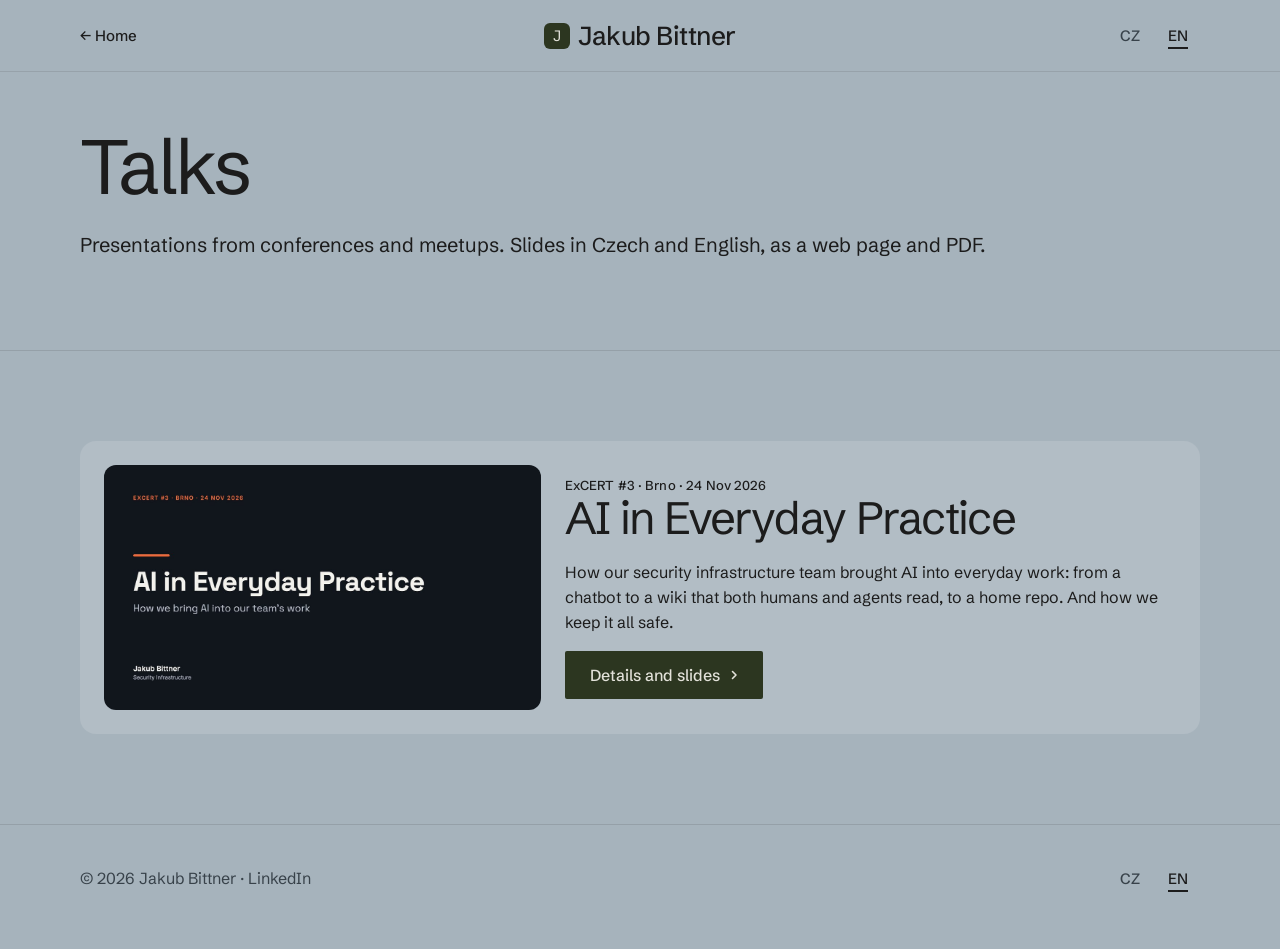
==== talks/index.html @ 67c2e8dc "Add talks listing page, nav item and back-link in slide decks Co-Authored-By: Claude Sonnet 5.5 <nor" ====
<!doctype html>
<html lang="en" class="en" data-type="service" data-radius="soft" data-buttons="block" data-motion>
<head>
<meta charset="utf-8">
<meta name="viewport" content="width=device-width, initial-scale=1, viewport-fit=cover">
<title>Talks · Jakub Bittner</title>
<meta name="description" content="Talks and presentations by Jakub Bittner: slides in English and Czech.">
<meta property="og:type" content="website">
<meta property="og:title" content="Talks · Jakub Bittner">
<meta property="og:description" content="Talks and presentations, with slides in English and Czech.">
<meta property="og:url" content="https://jakubbittner.cz/talks/">
<meta property="og:image" content="https://jakubbittner.cz/share.jpg">
<meta name="twitter:card" content="summary_large_image">
<link rel="icon" href="../favicon.svg" type="image/svg+xml">
<meta name="theme-color" content="#a6b3bc">
<link rel="canonical" href="https://jakubbittner.cz/talks/">
<meta name="site-kind" content="other">
<meta name="page-type" content="service">
<link rel="preconnect" href="https://fonts.googleapis.com">
<link rel="preconnect" href="https://fonts.gstatic.com" crossorigin>
<link href="https://fonts.googleapis.com/css2?family=Schibsted+Grotesk:wght@400..700&display=swap" rel="stylesheet">
<link rel="stylesheet" href="../assets/system.css">
<link rel="stylesheet" href="../assets/ui/cards.css">
<link rel="stylesheet" href="../assets/motion/motion.css">
<link rel="stylesheet" href="../assets/layout/layout.css">
<style>
:root {
  --p-bg: #a6b3bc; --p-surface: #b2bdc5; --p-ink: #1c1c1c; --p-muted: #38424a;
  --p-accent: #2c3620; --p-accent-ink: #e3e2da; --p-action: #2c3620; --p-action-ink: #e3e2da;
  --p-inv-bg: #2c3620; --p-inv-surface: #39422d; --p-inv-ink: #ffffff; --p-inv-muted: #a8ada3;
  --p-inv-accent: #ffffff; --p-inv-accent-ink: #2c3620; --p-inv-action: #ffffff; --p-inv-action-ink: #2c3620;
  --font-display: "Schibsted Grotesk", system-ui, sans-serif;
  --font-text: "Schibsted Grotesk", system-ui, sans-serif;
  --display-weight: 400;
  --display-tracking: -0.035em;
  --display-tracking-xl: -0.042em;
  --ly-scale: 0.98;
}
</style>
<script>document.documentElement.classList.add('m-enter');setTimeout(()=>document.documentElement.classList.add('m-enter-done'),700)</script>
<script>document.documentElement.classList.add('mo-js');setTimeout(()=>document.documentElement.classList.add('mo-safe'),2500)</script>
<style>
  body [lang="en"] { display: none; }
  html.en body [lang="cs"] { display: none; }
  html.en body [lang="en"] { display: revert; }
  .lang { display: inline-flex; gap: var(--s-1); }
  .lang button { font: inherit; font-weight: 500; font-size: 15px; background: none; border: 0; color: var(--muted); cursor: pointer; min-width: 44px; min-height: 44px; padding: 0 var(--s-2); }
  .lang button[aria-pressed="true"] { color: var(--ink); text-decoration: underline; text-underline-offset: 6px; text-decoration-thickness: 2px; }
  .talk-cover { display: block; width: 100%; height: auto; border-radius: var(--r-card, 16px); box-shadow: 0 18px 40px rgba(0,0,0,.18); }
  .talk-meta { display: flex; flex-wrap: wrap; gap: var(--s-2) var(--s-5); color: var(--muted); }
  .decks { display: grid; grid-template-columns: repeat(auto-fit, minmax(280px, 1fr)); gap: var(--s-4); }
  .deck { background: var(--surface); border-radius: var(--r-card, 16px); padding: var(--s-5); display: flex; flex-direction: column; gap: var(--s-4); }
  .deck h3 { margin: 0; }
  .talk-block { padding-block: clamp(40px, 7vw, 96px); }
  .talk-hero { padding-top: 128px; }
  .talk-block + .talk-block { border-top: 1px solid rgba(28,28,28,.12); }
  .talk-hero h1 { font-size: clamp(44px, 6vw, 84px); line-height: 1.02; margin: 0; hyphens: manual; -webkit-hyphens: manual; }
  .talk-foot { padding-block: 32px 48px; border-top: 1px solid rgba(28,28,28,.12); color: var(--muted); }
  .talk-foot__row { display: flex; justify-content: space-between; align-items: center; flex-wrap: wrap; gap: 16px; }
  .talk-foot a { color: inherit; }
  .points { display: grid; gap: var(--s-3); padding-left: 1.2em; margin: 0; }
  .talk-list { display: grid; gap: var(--s-4); }
  .talk-card { display: grid; grid-template-columns: minmax(0, 5fr) minmax(0, 7fr); gap: var(--s-5); align-items: center; background: var(--surface); border-radius: var(--r-card, 16px); padding: var(--s-5); }
  .talk-card img { display: block; width: 100%; height: auto; border-radius: 12px; }
  .talk-card h2 { margin: 0; font-size: var(--t-h2, 32px); }
  @media (max-width: 767px) { .talk-card { grid-template-columns: 1fr; } }
</style>
</head>
<body>

<header class="nav nav--split">
  <div class="wrap nav__bar">
    <a class="skip-link" href="#top" data-cs="Přeskočit na obsah" data-en="Skip to content">Skip to content</a>
    <nav class="nav__links" aria-label="Main">
      <div class="nav__item"><a class="nav__link" href="../"><span lang="cs">← Domů</span><span lang="en">← Home</span></a></div>
    </nav>
    <a class="nav__logo" href="../"><span class="mark mark--initial" aria-hidden="true">J</span>Jakub Bittner</a>
    <div class="nav__actions">
      <span class="lang" role="group" aria-label="Language">
        <button type="button" data-set="cs" aria-pressed="false">CZ</button>
        <button type="button" data-set="en" aria-pressed="true">EN</button>
      </span>
    </div>
  </div>
</header>

<main id="top">
  <div class="talk-block talk-hero" aria-labelledby="talks-h">
    <div class="wrap stack-5">
      <h1 id="talks-h"><span lang="cs">Přednášky</span><span lang="en">Talks</span></h1>
      <p class="t-lead"><span lang="cs">Prezentace z konferencí a setkání. Slidy jsou česky i anglicky, jako webová stránka i PDF.</span><span lang="en">Presentations from conferences and meetups. Slides in Czech and English, as a web page and PDF.</span></p>
    </div>
  </div>
  <div class="talk-block">
    <div class="wrap talk-list">
      <article class="talk-card">
        <a href="excert-3/" lang="en"><img src="excert-3/cover-en.jpg" width="1200" height="675" alt="Title slide: AI in Everyday Practice" loading="lazy"></a>
        <a href="excert-3/" lang="cs"><img src="excert-3/cover-cs.jpg" width="1200" height="675" alt="Úvodní slide prezentace AI v každodenní praxi" loading="lazy"></a>
        <div class="stack-4">
          <p class="t-label"><span lang="cs">ExCERT #3 · Brno · 24. 11. 2026</span><span lang="en">ExCERT #3 · Brno · 24 Nov 2026</span></p>
          <h2><span lang="cs">AI v každodenní praxi</span><span lang="en">AI in Everyday Practice</span></h2>
          <p class="t-body"><span lang="cs">Jak jsme zavedli AI do práce týmu bezpečnostní infrastruktury: od chatbota přes wiki, kterou čte člověk i agent, až po home repo. A jak to celé držíme bezpečné.</span><span lang="en">How our security infrastructure team brought AI into everyday work: from a chatbot to a wiki that both humans and agents read, to a home repo. And how we keep it all safe.</span></p>
          <div class="btn-row">
            <a class="btn btn--primary" href="excert-3/"><span lang="cs">Detail a slidy</span><span lang="en">Details and slides</span><svg class="m-arrow" viewBox="0 0 12 12" aria-hidden="true"><path class="m-arrow__stem" d="M1 6h8"/><path class="m-arrow__head" d="M4.5 2.5 8 6l-3.5 3.5"/></svg></a>
          </div>
        </div>
      </article>
    </div>
  </div>
</main>

<footer class="talk-foot">
  <div class="wrap talk-foot__row">
    <span>&copy; <span id="y">2026</span> <a href="../">Jakub Bittner</a> · <a href="https://www.linkedin.com/in/jakubbittner" rel="me">LinkedIn</a></span>
    <span class="lang" role="group" aria-label="Language"><button type="button" data-set="cs" aria-pressed="false">CZ</button><button type="button" data-set="en" aria-pressed="true">EN</button></span>
  </div>
</footer>

<script type="module" src="../assets/system.js"></script>
<script type="module" src="../assets/motion/motion.js"></script>
<script type="module" src="../assets/layout/layout.js"></script>
<script>
  (function () {
    var root = document.documentElement;
    function set(l) {
      root.classList.toggle('en', l === 'en');
      root.lang = l;
      document.querySelectorAll('.lang button').forEach(function (b) { b.setAttribute('aria-pressed', String(b.dataset.set === l)); });
      document.querySelectorAll('[data-cs]').forEach(function (e) { var t = e.getAttribute('data-' + l); if (e.matches('a')) e.textContent = t; else e.setAttribute('aria-label', t); });
      try { localStorage.setItem('lang', l); } catch (e) {}
    }
    var saved = null;
    try { saved = localStorage.getItem('lang'); } catch (e) {}
    var q = new URLSearchParams(location.search).get('lang');
    if (q === 'cs' || q === 'en') saved = q;
    set(saved || ((navigator.language || 'cs').slice(0, 2) === 'cs' ? 'cs' : 'en'));
    document.querySelectorAll('.lang button').forEach(function (b) { b.addEventListener('click', function () { set(b.dataset.set); }); });
    document.getElementById('y').textContent = new Date().getFullYear();
  })();
</script>
<!-- Cloudflare Web Analytics (cookieless) -->
<script defer src="https://static.cloudflareinsights.com/beacon.min.js" data-cf-beacon='{"token": "575ea0f885684153b98e15616776df1f"}'></script>
</body>
</html>
---- assets/system.css ----
/*
  taste-skill system.css - the one system for the page. Link it first, then assets/ui/cards.css (the
  feature card, its panel and the fragment placements), then set the palette (--p-*), the fonts and
  the radius set on :root in the page (node scripts/start.mjs prints that block).
  Do not add a second grid, spacing scale, type scale, radius scale, button or card style.
*/

/* ---------------------------------------------------------------- tokens */
:root {
  /* palette (hex only; fx.js reads --bg --surface --ink --muted --accent --accent-ink) */
  --p-bg: #ffffff;
  --p-surface: #f4f4f4;
  --p-ink: #111111;
  --p-muted: #6b6b6b;
  --p-accent: #1a4be0;
  --p-accent-ink: #ffffff;
  --p-action: #1a4be0;      /* buttons, links, focus: the accent, or the ink when the accent is too pale */
  --p-action-ink: #ffffff;
  --p-inv-bg: #111111;
  --p-inv-surface: #1c1c1c;
  --p-inv-ink: #f4f4f4;
  --p-inv-muted: #a3a3a3;
  --p-inv-accent: #ffffff;
  --p-inv-accent-ink: #111111;
  --p-inv-action: #ffffff;
  --p-inv-action-ink: #111111;
  /* the lit ground behind UI and in the closing band (references/cards.md), one per page, tech pages only
     (none on kind other, which is flat): <html data-ground="sand|sky|sage|painting">. system.js gives it to every ground
     that holds UI, on light and dark pages alike; --hue on one panel changes only its accent */
  --ground-bg: #d9ccb7; --ground-surface: #e9e0d2; --ground-ink: #2a2622; --ground-muted: #5a534a; --ground-accent: #a8794a;

  /* fonts */
  --font-display: system-ui, -apple-system, "Segoe UI", sans-serif;
  --font-text: system-ui, -apple-system, "Segoe UI", sans-serif;
  --font-mono: ui-monospace, "SFMono-Regular", Menlo, Consolas, monospace;
  --display-weight: 400;    /* headlines 400; 500 on a tech page (software, gaming, hardware) */
  --display-tracking: -0.025em;

  /* the page rhythm (references/layout-v4.md): one section per screen. The header is fixed and
     --nav tall; every section is padded --padt above and --padb (plus the phone action bar, --bar)
     below, and is exactly one or two screens tall (--h: 1 or 2; --hm on a phone). The hero's words
     start --hgap under the header and its content ends --hpadb above the fold. */
  --nav: 72px;
  --padt: 120px;
  --padb: 72px;
  --hgap: 48px;
  --hpadb: 64px;
  --bar: 0px;
  /* grid: one .wrap (alias .container) for the header, every section and the footer, the same
     --gut on both sides: 1280 wide at x 80-1360 at 1440, 342 at x 24-366 at 390 */
  --container: 1280px;
  --gut: 80px;
  --pad: var(--gut);
  --gutter: 24px;

  /* spacing: 4/8 scale */
  --s-1: 4px;  --s-2: 8px;  --s-3: 12px; --s-4: 16px; --s-5: 24px;
  --s-6: 32px; --s-7: 48px; --s-8: 64px; --s-9: 96px; --s-10: 128px;
  --section: 40px;      /* only a .section outside main (the kit's demo pages); every main > section and
                           footer.closing take --padt and --padb */
  --section-band: 56px; /* the same for an older footer outside footer.closing */
  --head-gap: 48px;     /* the one heading-to-content gap, 32 on a phone (layout.css reads it as --ly-head-gap) */
  --card-pad: 16px;     /* card padding (cards.css sets its own for cards with a panel) */
  --card-gap: 16px;     /* gap between cards */

  /* type scale (the only sizes on the page) */
  --t-label: 13px;
  --t-small: 14px;
  --t-body: 16px;
  --t-lead: 18px;
  --t-card: 18px;
  --t-h3: 24px;
  /* straight lines from the phone size at 390 to the desktop size at 1440 (system.md's table) */
  --t-h2: clamp(30px, 1.72vw + 23.3px, 48px);
  --t-h1: clamp(38px, 3.24vw + 25.4px, 72px);
  /* a big number stays a step under the h2 (VI-11): 38 at 1440, 28 at 390, so it never reads as a
     section heading; a stats row and a price set their own, smaller still */
  --t-stat: clamp(28px, .952vw + 24.29px, 38px);

  /* radius: one scale (soft by default; data-radius on <html> switches it) */
  --r-sm: 8px;  --r-md: 12px; --r-lg: 20px; --r-btn: 8px;

  /* controls (fixed here; a page never adds its own) */
  --btn-h: 44px;
  --btn-h-sm: 36px;
  --nav-h: var(--nav);  /* the older name, kept for the kit's files */
  --icon: 16px;         /* small icons: socials, menu chevrons, mono brand marks */

  /* motion: the one UI ease-out (motion.css --m-ease and ui/base.css --u-ease read it; references/motion.md) */
  --ease: cubic-bezier(.2, .8, .2, 1);
  --dur: 180ms;
}
html[data-radius="sharp"] { --r-sm: 4px; --r-md: 6px;  --r-lg: 8px;  --r-btn: 4px; }
html[data-radius="soft"]  { --r-sm: 8px; --r-md: 12px; --r-lg: 20px; --r-btn: 8px; }
html[data-radius="round"] { --r-sm: 10px; --r-md: 16px; --r-lg: 24px; --r-btn: 999px; }
/* the four lit grounds (references/cards.md); sand is the default above. painting goes with
   painterly-landscape (x.ai's daylight sky over olive hills) */
html[data-ground="sky"]      { --ground-bg: #c6d3df; --ground-surface: #d6e0e9; --ground-ink: #25303a; --ground-muted: #4d5964; --ground-accent: #3f6a92; }
html[data-ground="sage"]     { --ground-bg: #cdd6c6; --ground-surface: #dce3d6; --ground-ink: #262d24; --ground-muted: #535b51; --ground-accent: #6c8e63; }
html[data-ground="painting"] { --ground-bg: #79a8d6; --ground-surface: #a6c4e2; --ground-ink: #16212c; --ground-muted: #273949; --ground-accent: #9c9b3c; }
/* cards.css takes its card and panel radii from this scale */
html[data-radius] .card { --c-r: var(--r-lg); }
html[data-radius] .panel { --p-r: var(--r-md); }

/* a phone: the header 56, the sections padded 96 / 48, the hero's words 40 under the header and its
   content ending 24 above the fold, 24 at both sides, 12 between columns */
@media (max-width: 639px) {
  :root { --nav: 56px; --padt: 96px; --padb: 48px; --hgap: 40px; --hpadb: 24px; --gut: 24px; --gutter: 12px; --card-gap: 12px; --head-gap: 32px; }
}
@media (min-width: 640px) {
  :root { --gut: 48px; --section: 48px; --section-band: 72px; --card-pad: 24px; }
}
@media (min-width: 1024px) {
  :root { --gut: 80px; --section: 56px; --section-band: 96px; --card-gap: 24px;
          --t-lead: 20px; --t-card: 20px; --t-h3: 28px; }
  /* a place (and a local service): the 1200 column at x 120-1320 */
  html[data-type="place"] { --gut: 120px; --container: 1200px; }
}
/* a place (VI-06, ST-96, PH-23): its own smaller type (h1 48/53 and 32/37, h2 32/40 and 24/30, titles
   and the sub-line 20 and 18), the Recipe 3 hero's gap under its photograph (40, 24 on a phone),
   square photographs and cards and 2px buttons, whatever data-radius and data-buttons say */
:root[data-type="place"] {
  --hgap: 40px;
  --t-h1: clamp(32px, 1.524vw + 26.06px, 48px);
  --t-h2: clamp(24px, .762vw + 21px, 32px);
  --t-h3: clamp(20px, .381vw + 18.51px, 24px);
  --r-sm: 2px; --r-md: 0px; --r-lg: 0px; --r-btn: 2px;
}
:root[data-type="place"] :is(h1, .t-h1) { line-height: 1.104; }
:root[data-type="place"] :is(h2, .t-h2) { line-height: 1.25; }
@media (max-width: 639px) {
  :root[data-type="place"] { --hgap: 24px; }
  :root[data-type="place"] :is(h1, .t-h1) { line-height: 1.156; }
}

/* ---------------------------------------------------------------- grounds (at most three) */
:root, .ground-base {
  --bg: var(--p-bg); --surface: var(--p-surface); --ink: var(--p-ink); --muted: var(--p-muted);
  --accent: var(--p-accent); --accent-ink: var(--p-accent-ink); --card: var(--p-surface);
  --action: var(--p-action); --action-ink: var(--p-action-ink);
}
.ground-surface {
  --bg: var(--p-surface); --surface: var(--p-bg); --ink: var(--p-ink); --muted: var(--p-muted);
  --accent: var(--p-accent); --accent-ink: var(--p-accent-ink); --card: var(--p-bg);
  --action: var(--p-action); --action-ink: var(--p-action-ink);
}
.ground-inverse {
  --bg: var(--p-inv-bg); --surface: var(--p-inv-surface); --ink: var(--p-inv-ink); --muted: var(--p-inv-muted);
  --accent: var(--p-inv-accent); --accent-ink: var(--p-inv-accent-ink); --card: var(--p-inv-surface);
  --action: var(--p-inv-action); --action-ink: var(--p-inv-action-ink);
}
:root, .ground-base, .ground-surface, .ground-inverse {
  --line: color-mix(in oklab, var(--ink) 11%, transparent);
  --line-strong: color-mix(in oklab, var(--ink) 20%, transparent);
  /* effects (fx.js) and UI fragments (assets/ui) take the colours of the ground they sit on */
  --fx-bg: var(--bg); --fx-surface: var(--surface); --fx-ink: var(--ink); --fx-muted: var(--muted);
  --fx-accent: var(--accent); --fx-accent-ink: var(--accent-ink);
  --ui-font: var(--font-text); --ui-mono: var(--font-mono); --ui-radius: var(--r-md);
}
.ground-base, .ground-surface, .ground-inverse { background: var(--bg); color: var(--ink); }

/* ---------------------------------------------------------------- base */
*, *::before, *::after { box-sizing: border-box; }
/* an anchor lands on the section's top (the judge's frame): the fixed header covers --nav of its --padt */
html { -webkit-text-size-adjust: 100%; scroll-padding-top: 0; scroll-behavior: auto; margin: 0; }
body {
  margin: 0; background: var(--bg); color: var(--ink);
  font: 400 var(--t-body)/1.55 var(--font-text);
  -webkit-font-smoothing: antialiased; text-rendering: optimizeLegibility; overflow-x: clip;
}
img, svg, video, canvas { display: block; max-width: 100%; }
/* hidden means hidden, also on an img the line above makes a block (a menu tab's photograph, a peek photograph) */
[hidden] { display: none !important; }
img, video { height: auto; }
a { color: inherit; text-decoration: none; }
button { font: inherit; color: inherit; }
h1, h2, h3, h4, p, ul, ol, figure, blockquote { margin: 0; }
ul, ol { padding: 0; list-style: none; }
h1, h2, h3, h4 {
  font-family: var(--font-display); font-weight: var(--display-weight);
  letter-spacing: var(--display-tracking); text-wrap: balance; overflow-wrap: break-word;
  /* a long word (a German compound at 390) breaks at a syllable with a hyphen, in the language of <html lang>;
     only words of 10 letters or more, 4 at least on each side, so a short English heading never breaks */
  hyphens: auto; -webkit-hyphens: auto; hyphenate-limit-chars: 10 4 4;
}
h1, .t-h1 { font-size: var(--t-h1); line-height: 1.04; }
h2, .t-h2 { font-size: var(--t-h2); line-height: 1.1; }
h3, .t-h3 { font-size: var(--t-h3); line-height: 1.2; }
h4, .t-card { font-family: var(--font-text); font-weight: 500; font-size: var(--t-card); line-height: 1.3; letter-spacing: -0.01em; }
p { text-wrap: pretty; }
.t-lead  { font-size: var(--t-lead); line-height: 1.5; }
.t-body  { font-size: var(--t-body); line-height: 1.55; }
.t-small { font-size: var(--t-small); line-height: 1.5; }
.t-label { font-size: var(--t-label); font-weight: 500; line-height: 1.4; letter-spacing: 0.01em; }
.t-stat  { font-family: var(--font-display); font-weight: var(--display-weight); font-size: var(--t-stat);
           line-height: 1; letter-spacing: var(--display-tracking); font-variant-numeric: tabular-nums; }
.muted { color: var(--muted); }
.mono  { font-family: var(--font-mono); }
.measure { max-width: 62ch; }
:focus-visible { outline: 2px solid var(--action); outline-offset: 2px; border-radius: 2px; }
::selection { background: color-mix(in oklab, var(--accent) 30%, transparent); }

/* ---------------------------------------------------------------- grid */
.wrap, .container { width: min(100% - 2 * var(--gut), var(--container)); margin-inline: auto; padding-inline: 0; }
.grid { display: grid; grid-template-columns: repeat(12, minmax(0, 1fr)); column-gap: var(--gutter); row-gap: var(--card-gap); }
.grid > * { min-width: 0; grid-column: 1 / -1; }
.section { padding-block: var(--section); }

/* ---------------------------------------------------------------- one section per screen
   The page is a stack of screens. Framed at scrollY = k x the screen height, a shot shows exactly one
   section: the hero alone on the first screen, every other section (and footer.closing, the close and
   the footer in one) exactly one or two screens tall, its h2 first, --padt under its top. Heights
   and padding do it: no pinning, snapping or script.
     <section class="section" id=".." style="--h: 2">     (2 screens; --hm sets a phone's count alone)
       <div class="wrap"> the h2 first, then the content </div>     (the one in-flow child)
     </section>
   A layer (a full-bleed photograph or ground behind the words) is an <img class="layer" aria-hidden="true">
   beside the .wrap. Content must fit: one screen holds 708px of content at 1440x900 (900 - 120 - 72),
   two hold 1,608 (the second screen's part starts --padt under its top with .g2). From 640 to 1279 a
   section keeps at least its screens and grows past them rather than overlap the next. */
main > :is(section, .section), footer.closing {
  position: relative; box-sizing: border-box;
  height: calc(var(--h, 1) * 100vh); height: calc(var(--h, 1) * 100svh);
  padding: var(--padt) 0 calc(var(--padb) + var(--bar));
}
main > :is(section, .section) > :is(.wrap, .container), footer.closing > .wrap { position: relative; z-index: 1; height: 100%; }
main > :is(section, .section) > :is(.wrap, .container):not(.grid) { display: flex; flex-direction: column; }
/* a .wrap that is the section's grid too (class="wrap grid"): its rows start at the top */
main > :is(section, .section) > :is(.wrap, .container).grid { align-content: start; }
/* .fill: the block that takes what the screen leaves under the heading (a photograph, a frame) */
main > :is(section, .section) > .wrap > .fill { flex: 1 1 0; min-height: 0; }
/* two screens as two groups: row 1 the h2 and the first group, row 2 the rest (no second h2), starting
   --padt under the second screen's top, so the second shot looks like any other section */
main > :is(section, .section).g2, footer.closing.g2 { --h: 2; }
main > :is(section, .section).g2 > :is(.wrap, .container), footer.closing.g2 > .wrap { display: grid; grid-template-rows: minmax(0, 1fr) minmax(0, 1fr); row-gap: calc(var(--padt) + var(--padb) + var(--bar)); }
main > :is(section, .section).g2 > :is(.wrap, .container) > *, footer.closing.g2 > .wrap > * { min-height: 0; align-self: start; }
main > :is(section, .section).g2 > :is(.wrap, .container) > :is(.group, .fill) { align-self: stretch; }
/* a group: one screen's part of a .g2 section (its h2 and first rows, or the rest) */
.group { display: flex; flex-direction: column; min-height: 0; }
/* each screen's card row runs down to that screen's foot (the cards stretch, their panels grow), so
   the second screen of a .g2 is never a short row over an empty ground; both rows end on the same line */
@media (min-width: 1024px) {
  main > :is(section, .section).g2 > .wrap > .grid:last-child,
  main > :is(section, .section).g2 > .wrap > .group > .grid:last-child { align-self: stretch; flex: 1 1 auto; min-height: 0; }
}
.group > .fill { flex: 1 1 0; min-height: 0; }
@media (min-width: 640px) and (max-width: 1279px) {
  main > :is(section, .section):not(.hero, .section--hero), footer.closing {
    height: auto; min-height: calc(var(--h, 1) * 100vh); min-height: calc(var(--h, 1) * 100svh);
  }
  /* the section is a column and its .wrap takes all of it, so a .fill (a photograph, a frame) still
     grows to the section's foot (a min-height percentage would not resolve, leaving it at its least) */
  /* :where() keeps it at no weight, so a page's own phone- or tablet-only hiding (section.desk-only { display: none }) wins */
  :where(main > :is(section, .section):not(.hero, .section--hero), footer.closing) { display: flex; flex-direction: column; }
  main > :is(section, .section):not(.hero, .section--hero) > :is(.wrap, .container), footer.closing > .wrap { flex: 1 0 auto; height: auto; min-height: 0; }
}
/* a phone: lvh (the screen with its bars hidden) for every section but the hero; --hm when stacking
   makes the content taller than the desktop count */
@media (max-width: 639px) {
  /* at least its screens, never less: content a screen cannot hold makes the section taller (the rhythm
     check then asks for --hm: 2 or less content); a fixed height would lay its last rows over the next
     section, the fault the phone shots showed most (a list under the closing heading and its button) */
  main > :is(section, .section):not(.hero, .section--hero), footer.closing {
    height: auto; min-height: calc(var(--hm, var(--h, 1)) * 100vh); min-height: calc(var(--hm, var(--h, 1)) * 100lvh);
  }
  /* one grid row at least the screens tall that grows with the .wrap's content: the .wrap is stretched to
     it, so its .fill and its two groups still share a definite height */
  /* (at no weight, as on the tablet: a page's own section.desk-only { display: none } still hides it) */
  :where(main > :is(section, .section):not(.hero, .section--hero):has(> :is(.wrap, .container)), footer.closing) {
    display: grid; grid-template-columns: minmax(0, 1fr); grid-template-rows: 1fr; grid-auto-rows: auto;
  }
  main > :is(section, .section):not(.hero, .section--hero) > :is(.wrap, .container), footer.closing > .wrap { height: auto; }
  main > :is(section, .section).g2m, footer.closing.g2m { --hm: 2; }
  main > :is(section, .section).g2m > :is(.wrap, .container), footer.closing.g2m > .wrap { display: grid; grid-template-rows: minmax(0, 1fr) minmax(0, 1fr); row-gap: calc(var(--padt) + var(--padb) + var(--bar)); }
  /* stacked in one, the two groups keep the open cards' 32px, so the first group's last panel never meets
     the next card's title */
  main > :is(section, .section).g2:not(.g2m) > :is(.wrap, .container) { display: flex; row-gap: var(--s-6); }
  /* what the two screens leave goes around the second group, so it opens below the header, not on the fold */
  main > :is(section, .section).g2:not(.g2m) > :is(.wrap, .container) > :last-child { margin-block: auto; }
  main > :is(section, .section).g2:not(.g2m) > :is(.wrap, .container) > * { align-self: stretch; }
}
/* a layer: the photograph or ground of a whole section, under its words, edge to edge */
main > :is(section, .section) > :is(img, video, canvas, picture).layer,
footer.closing > :is(img, video, canvas, picture).layer {
  position: absolute; inset: 0; z-index: 0; width: 100%; height: 100%; max-width: none; object-fit: cover; object-position: var(--pos, 50% 50%);
}
main > :is(section, .section) > picture.layer > img { width: 100%; height: 100%; object-fit: cover; }

/* the hero: exactly the first screen, the fixed header over its top. Its words start --hgap under the
   header (--photo adds a full-bleed photograph's height above them on a place); its content ends
   --hpadb above the fold, and nothing of the next section shows, at 1440, 1024, 820 and 390.
     <section class="hero hero--<type>"><div class="wrap"><div class="hero-text"> .. </div>[one strip]</div></section>
   .hero-text holds the whole composition (the words, and the picture or window beside or under them);
   one docked strip (logos, three facts) may follow it, at most 96px, desktop only. */
main > :is(.hero, .section--hero) {
  height: 100vh; height: 100svh; min-height: 0;
  padding: calc(var(--nav) + var(--photo, 0px) + var(--hgap)) 0 calc(var(--hpadb) + var(--bar));
}
:is(.hero, .section--hero) > .wrap { height: 100%; display: grid; grid-template-rows: minmax(0, 1fr) auto; row-gap: var(--s-7); }
:is(.hero, .section--hero) > .wrap > .hero-text { min-height: 0; }
/* a phone: the hero is at least the first screen and grows when a short phone (320x640) cannot hold its
   words, buttons and picture, so nothing of it lies over the next section or under the header */
@media (max-width: 639px) {
  main > :is(.hero, .section--hero) { height: auto; min-height: 100vh; min-height: 100svh; }
  main > :is(.hero, .section--hero):has(> :is(.wrap, .container)) { display: grid; grid-template-columns: minmax(0, 1fr); grid-template-rows: 1fr; grid-auto-rows: auto; }
  main > :is(.hero, .section--hero) > :is(.wrap, .container) { height: auto; }
}
:is(.hero, .section--hero) > .wrap > .hero-strip { grid-row: 2; max-height: 96px; }
@media (max-width: 639px) { :is(.hero, .section--hero) > .wrap > .hero-strip { display: none; } }
.section--hero .section-head { max-width: 860px; }
/* the starter's own hero (hero-split): the words on span-5 top-aligned, the picture on span-6 start-7
   as tall as the hero's content box (at most 716 at 1440x900); a phone stacks words, then the picture
   in what is left */
.hero-text.hero-split { height: 100%; align-items: stretch; }
.hero-split > .hero-copy { align-self: start; }
.hero-split > .hero-visual { position: relative; min-height: 0; height: 100%; }
@media (max-width: 1023px) {
  .hero-text.hero-split { display: flex; flex-direction: column; gap: var(--s-6); }
  .hero-split > .hero-visual { flex: 1 1 0; min-height: 200px; height: auto; }
}
.hero-copy > * + * { margin-top: var(--s-5); }
/* the h1 first in the words' column: its capitals start on the picture's top line, not the line box's
   (the leading above the capitals would put the words about 12px under the photograph's top) */
.hero-copy > h1:first-child { text-box: trim-start cap alphabetic; }
.hero-copy > .btn-row { margin-top: var(--s-6); }
/* three short facts at the foot of the words' column, on the picture's bottom line (no dead space
   under the buttons): <dl class="hero-facts"><div><dt>..</dt><dd>..</dd></div> x3</dl> */
@media (min-width: 1024px) {
  .hero-split > .hero-copy { height: 100%; display: flex; flex-direction: column; }
  .hero-split > .hero-copy > .hero-facts { margin-top: auto; }
}
.hero-facts { display: grid; grid-template-columns: repeat(3, minmax(0, 1fr)); gap: var(--s-5) var(--gutter); margin: 0; }
.hero-facts > div { display: grid; gap: var(--s-1); align-content: start; }
.hero-facts dt { font-size: var(--t-small); color: var(--muted); }
.hero-facts dd { margin: 0; font-weight: 500; }
@media (max-width: 1023px) { .hero-facts { display: none; } }
/* a notice line above the h1 (changed hours, a delivery cut-off): one line with a number, static,
   starting on the left line like the h1 under it */
.hero-notice { font-size: var(--t-small); font-weight: 500; color: var(--ink); }
.hero-notice b, .hero-notice strong { font-weight: 500; color: var(--accent); }
.hero-copy > .hero-notice + h1 { margin-top: var(--s-5); }

/* a phone: open tiles from a row of three or four (rooms, goods, beans) go two-up, an odd last one
   across the row, so a row of three fits one 844px screen (stacked one under another they need two) */
@media (max-width: 639px) {
  .grid > .tile:is(.span-3, .span-4) { grid-column: auto / span 6; }
  .grid > .tile:is(.span-3, .span-4):nth-child(odd of .tile):nth-last-child(1 of .tile) { grid-column: 1 / -1; }
  .grid > .tile:is(.span-3, .span-4) .tile__head { flex-wrap: wrap; gap: 0 var(--s-2); }
}
/* a phone: open cards (words on the ground, the panel under them) stacked one under another keep 32px
   between a panel's foot and the next card's title, so a title never reads as the panel's caption */
@media (max-width: 639px) { .grid:has(> .card--open) { row-gap: var(--s-6); } }
/* a phone stacks a two-screen section's four open tiles into its two screens: their panels take 180px (a wide
   crop), so the h2 and the first two tiles of two lines each end on the first screen and the four inside both,
   not a third of a screen past. A page that sets its group's own --p-h (#features .panel) sets its phone value
   too, as the starter does */
@media (max-width: 639px) { main > :is(section, .section).g2 .card--open > .panel { --p-h: 180px; } }
/* spans: desktop >= 1024. Tablet 640-1023: text cards on span-3 and span-6 go two-up; cards with a
   panel (a visual needs the width; the one exception is a span-6 pair, below)
   and everything else (split text and visuals, span-4 cards, span-5/7/8 blocks) take the full row, so a split stacks and no row is left half empty. Phone < 640: one column. */
@media (min-width: 640px) and (max-width: 1023px) {
  .grid > .card.span-3:not(:has(> .panel)), .grid > .card.span-6:not(:has(> .panel)) { grid-column: auto / span 6; }
  /* the one exception with a panel: a 2x2 (or a pair) of span-6 cards stays two-up from 720px (a panel
     of about 310px and more, wide enough for a kit fragment), so four cards take one or two screens
     at 768-820 instead of a card per row (four stacked panels run past two screens). Split cards and
     every other span keep the full row. Under 720 a card per row. */
  @media (min-width: 720px) {
    .grid > .card.span-6:has(> .panel):not(.card--split) { grid-column: auto / span 6; }
    .grid > .card.span-6:has(> .panel):not(.card--split):nth-child(odd of .card.span-6):nth-last-child(1 of .card.span-6) { grid-column: 1 / -1; }
  }
  /* open tiles (rooms, models, people, a photo pair) go two-up; an odd last one takes the row */
  .grid > .tile:is(.span-3, .span-4, .span-6) { grid-column: auto / span 6; }
  .grid > .tile:is(.span-3, .span-4, .span-6):nth-child(odd of .tile):nth-last-child(1 of .tile) { grid-column: 1 / -1; }
}
@media (min-width: 1024px) {
  .span-2  { grid-column: auto / span 2; }
  .span-3  { grid-column: auto / span 3; }
  .span-4  { grid-column: auto / span 4; }
  .span-5  { grid-column: auto / span 5; }
  .span-6  { grid-column: auto / span 6; }
  .span-7  { grid-column: auto / span 7; }
  .span-8  { grid-column: auto / span 8; }
  .span-9  { grid-column: auto / span 9; }
  .span-10 { grid-column: auto / span 10; }
  .span-12 { grid-column: auto / span 12; }
  .start-1 { grid-column-start: 1; } .start-2 { grid-column-start: 2; } .start-3 { grid-column-start: 3; }
  .start-5 { grid-column-start: 5; } .start-6 { grid-column-start: 6; } .start-7 { grid-column-start: 7; }
  .start-4 { grid-column-start: 4; } .start-8 { grid-column-start: 8; } .start-9 { grid-column-start: 9; }
  .start-10 { grid-column-start: 10; }
  /* a split is top-aligned: the words' first line and the picture's top on one line (never centred
     against each other, never mirrored: text left, the visual right, on every split of the page) */
  .grid--middle, .grid--top { align-items: start; }
}
/* card rows: every card in a row the same height (a plain .grid stretches them) */
.grid:is(.grid--middle, .grid--top) > .card { align-self: stretch; }
/* 1024-1279: a span-4 card's panel would be about 220px wide, too narrow for real UI. Cards with a
   panel on span-4 go two-up, a span-8 one takes the row, and an odd last one takes the row too
   (steps, proof row: two, then one wide; bento: the wide card, then the four small ones two by two) */
@media (min-width: 1024px) and (max-width: 1279px) {
  .grid > .card.span-4:has(> .panel) { grid-column: auto / span 6; }
  .grid > .card.span-8:has(> .panel),
  .grid > .card.span-4:has(> .panel):nth-child(odd of .card.span-4):nth-last-child(1 of .card.span-4) { grid-column: 1 / -1; }
}

/* ---------------------------------------------------------------- section heading */
.section-head { max-width: 760px; margin-bottom: var(--head-gap); display: grid; gap: var(--s-4); }
/* every heading starts on the left line (a centred head among left ones reads as a mistake): the
   old centred head is left-aligned too */
.section-head--center { text-align: left; justify-items: start; }
/* a head row: the h2 (and its line) left, one link or the section's button at the right line */
.section-head--split { max-width: none; display: flex; align-items: end; justify-content: space-between; gap: var(--s-5); flex-wrap: wrap; }
.section-head--split > div { display: grid; gap: var(--s-4); max-width: 760px; }
.section-head p { color: var(--ink); font-size: var(--t-lead); line-height: 1.5; max-width: 60ch; }
.section-head--row { max-width: none; display: flex; align-items: end; justify-content: space-between; gap: var(--s-5); flex-wrap: wrap; }
.section-head--row > div { display: grid; gap: var(--s-4); max-width: 760px; }
/* the hero row (hero-product, hero-cycle): the h1 and its line left, the buttons right, across 1280 */
.section--hero .section-head--row { max-width: none; }

/* ---------------------------------------------------------------- buttons (one pair, a dealt look)
   One pair a page, .btn--primary and .btn--secondary, in the look dealt with the page (sections.md)
   and set once on <html data-buttons>; the markup never changes:
     solid  filled primary, outlined secondary, the radius scale (Figma; the default)
     pill   pills, a chevron after the primary's label, a tinted secondary (x.ai)
     tonal  the radius scale, a tinted secondary with no outline (Linear, Vercel)
     arrow  an arrow after the primary's label; the secondary is a text link with an arrow (Stripe)
     block  near-square corners, 48px tall; the secondary is an underlined text link (shops, hotels) */
.btn {
  display: inline-flex; align-items: center; justify-content: center; gap: var(--s-2);
  height: var(--btn-h); padding: 0 var(--s-5); border-radius: var(--r-btn); border: 1px solid transparent;
  font: 500 var(--t-body)/1 var(--font-text); letter-spacing: 0; white-space: nowrap; cursor: pointer;
  transition: background-color var(--dur) var(--ease), color var(--dur) var(--ease), border-color var(--dur) var(--ease), text-decoration-color var(--dur) var(--ease);
}
.btn--primary { background: var(--action); color: var(--action-ink); }
.btn--primary:hover { background: color-mix(in oklab, var(--action) 86%, var(--ink)); }
/* an inverted primary (the action is the ground's ink: a brand band, a lit ground): its hover steps toward the ground, as the filled one steps toward the ink */
.ground-brand .btn--primary:hover { background: color-mix(in oklab, var(--action) 88%, var(--bg)); }
/* the ground's own colour with a clear border: never grey on grey, readable on an effect too */
.btn--secondary { background: var(--bg); color: var(--ink); border-color: var(--line-strong); }
.btn--secondary:hover { background: color-mix(in oklab, var(--bg) 94%, var(--ink)); border-color: color-mix(in oklab, var(--ink) 35%, transparent); }
.btn--sm { height: var(--btn-h-sm); padding: 0 var(--s-4); font-size: var(--t-small); }
html[data-buttons="pill"] { --r-btn: 999px; }
html[data-buttons="block"] { --r-btn: 2px; --btn-h: 48px; }
html:is([data-buttons="pill"], [data-buttons="tonal"]) .btn--secondary { background: color-mix(in oklab, var(--ink) 8%, var(--bg)); border-color: transparent; }
html:is([data-buttons="pill"], [data-buttons="tonal"]) .btn--secondary:hover { background: color-mix(in oklab, var(--ink) 14%, var(--bg)); border-color: transparent; }
/* arrow and block: the secondary is a text link at the button's height (no box: one button look) */
html:is([data-buttons="arrow"], [data-buttons="block"]) .btn--secondary {
  background: none; border-color: transparent; padding-inline: var(--s-2);
  text-decoration: underline; text-underline-offset: 4px; text-decoration-color: var(--line-strong);   /* the .link look */
}
html:is([data-buttons="arrow"], [data-buttons="block"]) .btn--secondary:hover { background: none; border-color: transparent; text-decoration-color: currentColor; }
/* the glyph after a label: a chevron (pill) or an arrow (arrow), drawn so every font shows the same */
html[data-buttons="pill"] .btn--primary::after,
html[data-buttons="arrow"] :is(.btn--primary, .btn--secondary)::after {
  content: ""; flex: none; width: 12px; height: 12px; margin-right: -2px; background: currentColor;
  -webkit-mask: var(--btn-glyph) center / contain no-repeat; mask: var(--btn-glyph) center / contain no-repeat;
  transition: transform var(--dur) var(--ease);
}
html[data-buttons="pill"] { --btn-glyph: url("data:image/svg+xml,%3Csvg xmlns='http://www.w3.org/2000/svg' viewBox='0 0 12 12'%3E%3Cpath d='M4.5 2.5 8 6l-3.5 3.5' fill='none' stroke='black' stroke-width='1.6' stroke-linecap='round' stroke-linejoin='round'/%3E%3C/svg%3E"); }
html[data-buttons="arrow"] { --btn-glyph: url("data:image/svg+xml,%3Csvg xmlns='http://www.w3.org/2000/svg' viewBox='0 0 12 12'%3E%3Cpath d='M1.5 6h8.5M6.5 2.5 10 6l-3.5 3.5' fill='none' stroke='black' stroke-width='1.5' stroke-linecap='round' stroke-linejoin='round'/%3E%3C/svg%3E"); }
@media (hover: hover) and (pointer: fine) { html:is([data-buttons="pill"], [data-buttons="arrow"]) .btn:hover::after { transform: translateX(3px); } }
.btn:active { transform: translateY(1px) scale(.985); }
.btn--arrow::after { content: "\2192"; transition: transform var(--dur) var(--ease); }
@media (hover: hover) and (pointer: fine) { .btn--arrow:hover::after { transform: translateX(3px); } }
/* the drawn arrow (assets/motion: its stem grows and its head moves 3px on hover), the last child of
   a primary button, a pill or a link: <svg class="m-arrow" viewBox="0 0 12 12" aria-hidden="true">
   <path class="m-arrow__stem" d="M1 6h8"/><path class="m-arrow__head" d="M4.5 2.5 8 6l-3.5 3.5"/></svg>.
   It replaces the dealt glyph, so a button never shows two */
.m-arrow { flex: none; width: 12px; height: 12px; margin-right: -2px; overflow: visible;
           fill: none; stroke: currentColor; stroke-width: 1.6; stroke-linecap: round; stroke-linejoin: round; }
.btn--xl .m-arrow { width: 0.62em; height: 0.62em; stroke-width: 1.4; }
:is(.btn, .link, .pill):has(> .m-arrow)::after { content: none; display: none; }
.btn-row { display: flex; flex-wrap: wrap; gap: var(--s-3); align-items: center; }
.section-head--center .btn-row { justify-content: center; }
/* on the phone every button row stacks full width */
@media (max-width: 639px) {
  .btn-row { flex-direction: column; align-items: stretch; width: 100%; justify-self: stretch; }
  /* full width, the second action is a text link at the button's height under the filled one (an
     outline across the whole screen reads as a rule, a pale fill as a switched-off button) */
  .btn-row > .btn--secondary { background: none; border-color: transparent; text-decoration: underline; text-underline-offset: 4px; text-decoration-color: var(--line-strong); }
  .section-head--split > .btn { width: 100%; }
}
.link { display: inline-flex; align-items: center; gap: var(--s-2); font-weight: 500; color: var(--ink);
        text-decoration: underline; text-decoration-color: var(--line-strong); text-underline-offset: 4px;
        transition: text-decoration-color var(--dur) var(--ease); }
.link:hover { text-decoration-color: currentColor; }
.link::after { content: "\2192"; display: inline-block; text-decoration: none; transition: transform var(--dur) var(--ease); }
@media (hover: hover) and (pointer: fine) { .link:hover::after { transform: translateX(3px); } }
.pill { display: inline-flex; align-items: center; gap: var(--s-2); height: 32px; padding: 0 var(--s-3);
        border-radius: 999px; border: 1px solid var(--line); background: var(--card);
        font-size: var(--t-label); color: var(--ink); }
.pill .muted { color: var(--muted); }

/* ---------------------------------------------------------------- card (one style) */
.card {
  display: flex; flex-direction: column; gap: var(--s-2); min-width: 0;
  background: var(--card); border: 1px solid var(--line); border-radius: var(--r-lg); padding: var(--card-pad);
}
/* small titles in the text face: a display face at 20px (a condensed or hairline serif) reads smaller than the body */
.card > h3, .card > h4, .card--plan h3 { font-family: var(--font-text); font-weight: 500; font-size: var(--t-card); line-height: 1.3; letter-spacing: -0.01em; }
/* the type floor (system.md): text people read is 16px or more in ink; cards.css sets it for its
   card text, this for a plain card's lines */
.card > p { color: var(--ink); font-size: var(--t-body); max-width: 52ch; }
/* at most two boxes one inside the other (sections.md): a card whose panel holds UI drops its own
   box, so its title and lines sit on the page ground over the panel (Figma's tiles), or runs the
   panel flush to its sides and bottom (cards.css .panel--flush) */
.card.card--open { --c-pad: 0px; background: none; border: 0; box-shadow: none; padding: 0; overflow: visible; }
.card.card--open > .panel { margin: var(--s-5) 0 0; border-radius: var(--r-lg); }
.card.card--open > .panel--top { margin: 0 0 var(--s-5); }
.card--plan.is-featured { border-color: var(--action); box-shadow: inset 0 0 0 1px var(--action); }
/* cards.css (linked after this file) sets .card { gap: 0 } for feature cards; a plan keeps its 16px rows */
.card.card--plan { gap: var(--s-4); }

/* ---------------------------------------------------------------- visuals: panels and frames
   A card's .panel (the inset visual), .stage and the placements (.at-corner, .at-rise, .at-over,
   .at-right, .at-center, .stage--fade-*) come from assets/ui/cards.css (references/cards.md).
   This file adds the frames (hero, split, square, closing band) and lets a .stage work inside them.
   The grounds' colours: system.js lights every ground that holds UI (see there). */
:not(.card) > .panel { border-radius: var(--p-r, var(--r-md)); }   /* a panel on its own: four round corners */
.menu-card .panel { --p-h: 160px; }
.frame {
  position: relative; isolation: isolate; overflow: clip; display: flex; align-items: center; justify-content: center;
  background: var(--surface); border-radius: var(--r-lg); border: 1px solid var(--line);
  padding: clamp(var(--s-4), 4vw, var(--s-7));
}
/* a zero-width spacer keeps --ratio (height / width) as the frame's minimum height */
.frame::before { content: ""; flex: none; width: 0; padding-top: var(--ratio, 0px); }
/* an object or scene (assets/objects) and a photograph (.frame__img) fill the frame themselves */
.frame > :not(canvas, .stage, .loop-pause, .frame__fx, .frame__img, [data-print], [data-scene], .print3d) { position: relative; max-width: 100%; min-width: 0; }
/* a photograph is a plain rectangle in its frame: no border, no print, no filter */
.frame--photo { padding: 0; border: 0; }
/* .frame--fill: as tall as its row (a split's picture beside the words, down to the section's foot);
   stacked on a tablet or a phone it takes what the screen leaves, at least 200px */
.frame--fill { height: 100%; }
@media (max-width: 1023px) {
  .grid.fill:has(> .frame--fill) { display: flex; flex-direction: column; gap: var(--s-6); }
  .grid.fill > .frame--fill { flex: 1 1 0; height: auto; min-height: 200px; }
}
/* a split's words as a column: the last block (stats, a link) on the picture's bottom line */
.split-col { display: flex; flex-direction: column; gap: var(--s-5); }
@media (min-width: 1024px) { .split-col { height: 100%; } .split-col > .split-col__end { margin-top: auto; } }
:is(.frame, .panel) > .frame__img { position: absolute; inset: 0; z-index: 0; width: 100%; height: 100%; max-width: none; object-fit: cover; }
.frame--portrait { --ratio: 125%; }
/* the product stage (hero-product): wide, the product whole on it; a phone gets a tall stage */
.frame--stage { --ratio: 50%; }
@media (max-width: 639px) { .frame--stage, .frame--portrait { --ratio: 120%; } }
.frame--hero { padding: clamp(24px, 5vw, 64px); }
.frame--split { --ratio: 80%; }
.frame--square { --ratio: 100%; }
/* the closing band: the hero's echo, lit with the page's ground (sand, sky, sage or painting) on light
   and dark pages alike, so its text and buttons take that ground's ink. Its effect sits on a layer of
   its own, <div class="frame__fx" data-fx="..">, held still and calm where the text sits (system.js) */
.frame--cta { min-height: 420px; }
/* .frame--lit: the same for an object's frame that holds a few words in its clear half (the
   product statement's facts in a .frame__text, lower left; the object stands right of centre) */
.frame--cta, .frame--lit {
  border-color: transparent; background: var(--ground-bg); color: var(--ground-ink);
  --bg: var(--ground-surface); --surface: var(--ground-surface); --ink: var(--ground-ink); --muted: var(--ground-muted);
  --action: var(--ground-ink); --action-ink: var(--ground-surface);
  --line: color-mix(in oklab, var(--ground-ink) 12%, transparent); --line-strong: color-mix(in oklab, var(--ground-ink) 24%, transparent);
}
.frame > .frame__fx { position: absolute; inset: 0; z-index: 0; }
/* on a light page the buttons on a lit ground keep the page's own action colour: one action, one look
   (a dark page keeps the lit ground's ink, which reads on the bright ground) */
html:not([data-tone="dark"]) :is(.frame--cta, .frame--lit, .footer--statement) { --action: var(--p-action); --action-ink: var(--p-action-ink); }
/* a card on a photograph (a booking form over the room): the card holds the page's colours */
.frame--photo:has(> .card) { padding: clamp(var(--s-5), 5vw, var(--s-8)) clamp(var(--s-4), 4vw, var(--s-7)); }
.frame--photo > .card { position: relative; z-index: 1; width: min(100%, 480px); }   /* flat: no shadow at rest (ST-97) */
.frame--cta > .frame__fx { opacity: .85; }
.frame--lit > .frame__text { z-index: 2; align-self: flex-end; margin-right: auto; width: min(100%, 360px); display: grid; gap: var(--s-5); }
/* 2:1 on a desktop; a phone gets 2:3, the words at the top and the object smaller and low under
   them (its hero preset), so the facts never touch the object */
.frame--lit { --ratio: 50%; }
@media (max-width: 639px) { .frame--lit { --ratio: 150%; } .frame--lit > .frame__text { align-self: flex-start; } }
@media (max-width: 639px) { .frame--split { --ratio: 100%; } }
/* A hero, wide or split frame (x.ai's hero window): --w on the rising fragment's slot (its true width)
   centres it while it fits; anchored 24px in and cut by the right edge once the frame is narrower.
   --pair on the .stage (the main fragment's width plus the part of the second that sticks out)
   centres the pair; below 1024 the main one alone. In a card's panel cards.css places it (.at-corner,
   .at-rise, .at-right; a centred .at-rise.fit narrows with the panel), as its recipe says. */
.frame > .stage > .at-rise { --ax: max(24px, calc(50% - var(--w, 64%) / 2)); }
.frame--hero > .stage > .at-rise { --ax: max(24px, calc(50% - var(--pair, var(--w, 64%)) / 2)); }
.frame--hero > .stage > .at-over { --bx: max(24px, calc(50% - var(--pair, 800px) / 2)); }
@media (max-width: 1023px) { .frame--hero > .stage > .at-rise { --ax: max(24px, calc(50% - var(--w, 64%) / 2)); } }
/* a frame holding a cards.css .stage: the stage fills it and places the fragments (references/cards.md);
   the hero and wide frames are 16:7 and square on a phone; below 1024 only the main fragment shows */
.frame:has(> .stage) { padding: 0; }
.frame--hero:has(> .stage) { aspect-ratio: 16 / 7; }
@media (max-width: 1023px) {
  .frame--hero:has(> .stage) { aspect-ratio: 3 / 2; }   /* a tablet: room for the main fragment's rows */
}
/* a tablet held upright (820x1180): a taller frame, so the hero fills the screen without a gap */
@media (min-width: 640px) and (max-width: 1023px) and (orientation: portrait) {
  .frame--hero:has(> .stage) { aspect-ratio: 4 / 3; }
}
@media (max-width: 1023px) {
  .frame--hero > .stage > :is(.at-over, .at-over-l) { display: none; }
}
/* a split frame is about 440-560px wide from 1024 to 1279: the main piece alone there */
@media (min-width: 1024px) and (max-width: 1279px) {
  .frame--split > .stage > :is(.at-over, .at-over-l) { display: none; }
}
@media (max-width: 639px) {
  .frame--hero:has(> .stage) { aspect-ratio: 1; }
  .frame > .stage > :is(.at-over, .at-over-l) { display: none; }
  /* phone: cards.css sets a fragment 16px in on both sides, and system.js holds every loop on its
     finished picture, so no pause button lands on the UI */
}
/* a small object on a focal tile (.at-center): its true width (--w, 288px for the slider), narrowed
   on a small panel so 24px of ground always shows on both sides (a span-4 panel is 304px at 1280) */
.stage > .at-center { width: calc(100% - 48px); max-width: var(--w, 288px); }
.stage > .at-center > :is([data-ui], .ui) { width: 100%; max-width: none; }
/* .to-edge stretches a fragment's surface past the bottom (cards.css); doc's surface is its page */
.stage > .to-edge > .ui-doc > .ui-doc__page { min-height: 100%; }
/* .hero-stage: whole fragments side by side in a frame, never overlapping or cut (a row of app
   screens); the first is the main one, and the ones that no longer fit drop out from the end */
.hero-stage { container: hero-stage / inline-size; width: 100%; }
.hero-stage__row { display: flex; align-items: center; justify-content: center; gap: var(--s-5); }
.hero-stage__row > * { flex: none; max-width: 100%; }
@container hero-stage (max-width: 1060px) { .hero-stage__row > :nth-child(n + 3) { display: none; } }
@container hero-stage (max-width: 740px)  { .hero-stage__row > :nth-child(n + 2) { display: none; } }
/* the pause button on every visual that moves by itself for more than 5 s (WCAG 2.2.2): ui.js adds it
   to a loop when it starts to move, system.js to the hero's ground. Write a button.loop-pause into
   the frame only for a loop of your own (hero-cycle). The same solid 32px disc in the page colours as
   assets/ui/base.css's, 12px in from the bottom-right corner, with a 44px hit area. */
.loop-pause {
  position: absolute; right: 12px; bottom: 12px; z-index: 6; display: grid; place-items: center;
  width: 32px; height: 32px; margin: 0; padding: 0; border-radius: 50%; cursor: pointer;
  border: 1px solid color-mix(in oklab, var(--ink) 16%, transparent); background: var(--bg); color: var(--ink);
  box-shadow: 0 1px 2px rgb(0 0 0 / .12), 0 4px 12px -4px rgb(0 0 0 / .28);
}
.loop-pause::before { content: ""; position: absolute; inset: -6px; border-radius: 50%; }
.loop-pause svg { width: 14px; height: 14px; fill: currentColor; }
@media (prefers-reduced-motion: reduce) { .loop-pause { display: none; } }

/* ---------------------------------------------------------------- navigation */
/* The header: fixed, opaque, one hairline under it, the same at every depth (no blur, no shadow, no
   floating pill, never hidden on scroll). Its .wrap is the page's, so the logo starts on the left line
   and the main button ends on the right one. Plain words, 15px, sentence case; one filled button. */
.nav {
  position: fixed; inset: 0 0 auto 0; z-index: 50; height: var(--nav);
  background: var(--bg); color: var(--ink); border-bottom: 1px solid var(--line);
}
.nav__bar { height: 100%; display: flex; align-items: center; gap: var(--s-8); }
/* a text logo: the display face at 500, 22px (the client's SVG logo replaces it when there is one) */
.nav__logo { display: inline-flex; align-items: center; gap: var(--s-2); font: 500 22px/1 var(--font-display); letter-spacing: -0.02em; flex: none; }
@media (max-width: 639px) { .nav__logo { font-size: 20px; } }
.nav__logo svg, .nav__logo img { height: 24px; width: auto; }
/* the brand's mark beside its name, in the accent (the client's logo replaces both). Dealt shapes:
   <span class="mark" data-mark="dots|arc|ring|petal|leaf|stack" aria-hidden="true"></span> */
.mark { display: inline-block; flex: none; width: 22px; height: 22px; background: var(--accent);
        -webkit-mask: var(--mark) center / contain no-repeat; mask: var(--mark) center / contain no-repeat; }
.mark[data-mark="dots"]  { --mark: url("data:image/svg+xml,%3Csvg xmlns='http://www.w3.org/2000/svg' viewBox='0 0 24 24'%3E%3Ccircle cx='6.5' cy='6.5' r='4.5'/%3E%3Ccircle cx='17.5' cy='6.5' r='4.5'/%3E%3Ccircle cx='6.5' cy='17.5' r='4.5'/%3E%3Crect x='13' y='13' width='9' height='9' rx='1.5'/%3E%3C/svg%3E"); }
.mark[data-mark="arc"]   { --mark: url("data:image/svg+xml,%3Csvg xmlns='http://www.w3.org/2000/svg' viewBox='0 0 24 24'%3E%3Cpath d='M2.5 21.5V12a9.5 9.5 0 0 1 19 0v9.5h-6V12a3.5 3.5 0 0 0-7 0v9.5z'/%3E%3C/svg%3E"); }
.mark[data-mark="ring"]  { --mark: url("data:image/svg+xml,%3Csvg xmlns='http://www.w3.org/2000/svg' viewBox='0 0 24 24'%3E%3Cpath fill-rule='evenodd' d='M12 2a10 10 0 1 1 0 20 10 10 0 0 1 0-20zm0 5.5a4.5 4.5 0 1 0 0 9 4.5 4.5 0 0 0 0-9z'/%3E%3C/svg%3E"); }
.mark[data-mark="petal"] { --mark: url("data:image/svg+xml,%3Csvg xmlns='http://www.w3.org/2000/svg' viewBox='0 0 24 24'%3E%3Ccircle cx='12' cy='6.6' r='5'/%3E%3Ccircle cx='17.4' cy='12' r='5'/%3E%3Ccircle cx='12' cy='17.4' r='5'/%3E%3Ccircle cx='6.6' cy='12' r='5'/%3E%3Ccircle cx='12' cy='12' r='4'/%3E%3C/svg%3E"); }
.mark[data-mark="leaf"]  { --mark: url("data:image/svg+xml,%3Csvg xmlns='http://www.w3.org/2000/svg' viewBox='0 0 24 24'%3E%3Cpath d='M3 21C3 10 10 3 21 3c0 11-7 18-18 18z'/%3E%3C/svg%3E"); }
.mark[data-mark="stack"] { --mark: url("data:image/svg+xml,%3Csvg xmlns='http://www.w3.org/2000/svg' viewBox='0 0 24 24'%3E%3Crect x='2' y='2.5' width='20' height='5.5' rx='2.75'/%3E%3Crect x='2' y='9.25' width='14' height='5.5' rx='2.75'/%3E%3Crect x='2' y='16' width='8' height='5.5' rx='2.75'/%3E%3C/svg%3E"); }
/* initial: the name's first letter on a small accent tile (<span class="mark mark--initial" aria-hidden="true">K</span>);
   wordmark: no mark, the name alone */
.mark.mark--initial { -webkit-mask: none; mask: none; display: inline-grid; place-items: center; border-radius: calc(var(--r-sm) * 0.75);
  color: var(--accent-ink); font: var(--display-weight, 400) 13px/1 var(--font-display); letter-spacing: 0; }
.footer__mark .mark, .footer .nav__logo .mark { width: 0.8em; height: 0.8em; margin-right: 0.18em; vertical-align: -0.04em; }
.footer__mark .mark--initial, .footer .nav__logo .mark--initial { width: 1em; height: 1em; font-size: 0.6em; }
.nav--split .nav__logo .mark--initial { width: 26px; height: 26px; font-size: 15px; }
.nav__links { display: flex; align-self: stretch; gap: var(--s-1); flex: 1; min-width: 0; }
.nav__item { display: flex; align-items: center; height: 100%; }
.nav__link {
  position: relative; display: inline-flex; align-items: center; gap: var(--s-1); height: 36px; padding: 0 var(--s-3); border-radius: var(--r-sm);
  font-size: 15px; font-weight: 500; color: var(--ink); white-space: nowrap; transition: background-color var(--dur) var(--ease), color var(--dur) var(--ease);
}
/* a small laptop (1024-1279): the words sit closer, so a bar of four words never wraps or reaches the logo */
@media (min-width: 1024px) and (max-width: 1279px) {
  .nav__bar { gap: var(--s-6); }
  .nav__link { padding: 0 var(--s-2); }
  .nav__link::before, .nav__link[aria-current="page"]::after { left: var(--s-2); right: var(--s-2); }
  .nav__links { gap: 0; }
}
/* the words take no pill or fill (ST-08, ST-11): a 2px line draws under the word from the left on hover and focus and leaves to the right */
.nav__link::before { content: ""; position: absolute; left: var(--s-3); right: var(--s-3); bottom: -2px; height: 2px; border-radius: 2px; background: currentColor;
  transform: scaleX(0); transform-origin: right; transition: transform var(--dur) var(--ease); pointer-events: none; }
.nav__link:hover::before, .nav__link:focus-visible::before, .nav__item:hover > .nav__link::before, .nav__item:focus-within > .nav__link::before { transform: scaleX(1); transform-origin: left; }
.nav__actions > .nav__link::before { left: var(--s-2); right: var(--s-2); }
.nav__link .chev { width: 12px; height: 12px; opacity: .6; transition: transform var(--dur) var(--ease); }
/* the page you are on: a 2px bar under its word (still, the same inset as the hover line) */
.nav__link[aria-current="page"]::after { content: ""; position: absolute; left: var(--s-3); right: var(--s-3); bottom: -2px; height: 2px; border-radius: 2px; background: currentColor; }
.nav__expand { display: none; }
.nav__actions { display: flex; align-items: center; gap: var(--s-4); flex: none; }
/* the bar's button: the page's primary at the one button height (44, 48 with data-buttons="block"; ST-09) */
.nav__actions .btn { height: var(--btn-h); padding-inline: var(--s-5); font-size: 15px; }
.nav__actions > .nav__link { padding-inline: var(--s-2); }
.nav__toggle { display: none; }

.nav__menu {
  position: absolute; left: 0; right: 0; top: 100%; background: var(--bg); color: var(--ink);
  border-top: 1px solid var(--line); border-bottom: 1px solid var(--line);
  padding: var(--s-7) 0 var(--s-8); opacity: 0; visibility: hidden; transform: translateY(-6px);
  transition: opacity 120ms var(--ease), transform 120ms var(--ease), visibility 0s linear 120ms;
}
@media (min-width: 1024px) {
  /* hover opens the full-width panel after 150ms of intent; a click on the word goes to its page */
  .nav__item:hover > .nav__menu, .nav__item:focus-within > .nav__menu {
    opacity: 1; visibility: visible; transform: none; transition-duration: 200ms, 200ms, 0s; transition-delay: 150ms, 150ms, 150ms;
  }
  .nav__item:hover > .nav__link .chev, .nav__item:focus-within > .nav__link .chev { transform: rotate(180deg); }
}
.menu-col { display: grid; gap: var(--s-2); align-content: start; }
.menu-col > .t-label { color: var(--muted); margin-bottom: var(--s-2); }
.menu-col a { display: grid; gap: var(--s-1); padding: var(--s-2) 0; font-weight: 500; }
.menu-col a span { font-weight: 400; color: var(--muted); font-size: var(--t-small); }
.menu-col a:hover { color: var(--action); }
.menu-card { display: grid; gap: var(--s-3); }
.menu-card .panel { --ratio: 56.25%; }

@media (max-width: 1023px) {
  .nav__links, .nav__actions { display: none; }
  /* the menu button takes the secondary button's look on a 44px tap area */
  .nav__toggle {
    display: inline-grid; place-items: center; margin-left: auto; width: 44px; height: 44px; border-radius: var(--r-btn);
    border: 1px solid var(--line-strong); background: transparent; color: var(--ink); cursor: pointer; flex: none;
  }
  .nav.is-open .nav__links {
    display: flex; flex-direction: column; position: fixed; top: var(--nav); left: 0; right: 0; bottom: 0;
    padding: var(--s-4) var(--gut) calc(var(--btn-h) * 2 + 56px); background: var(--bg); overflow-y: auto; gap: 0;
  }
  .nav.is-open .nav__item { display: grid; grid-template-columns: 1fr auto; height: auto; border-bottom: 1px solid var(--line); }
  .nav.is-open .nav__link { height: 56px; padding: 0; font-size: 20px; background: none; }
  .nav.is-open .nav__link[aria-current="page"]::after { left: 0; right: auto; width: 24px; bottom: 10px; }
  .nav.is-open .nav__link::before { display: none; }
  .nav.is-open .nav__link .chev { display: none; }
  .nav.is-open .nav__expand {
    display: inline-grid; place-items: center; width: 44px; height: 56px; border: 0; background: none; color: var(--ink); cursor: pointer;
  }
  .nav__expand svg { width: 16px; height: 16px; transition: transform var(--dur) var(--ease); }
  .nav__item.is-expanded .nav__expand svg { transform: rotate(180deg); }
  .nav.is-open .nav__menu {
    position: static; grid-column: 1 / -1; display: none; opacity: 1; visibility: visible; transform: none;
    box-shadow: none; border: 0; padding: 0 0 var(--s-4);
  }
  .nav.is-open .nav__item.is-expanded .nav__menu { display: block; }
  .nav.is-open .nav__menu :is(.container, .wrap) { width: 100%; }
  .nav.is-open .nav__menu .grid { row-gap: var(--s-4); }
  /* menu cards become plain rows in the sheet (their title and line), the picture panel hidden */
  .nav.is-open .menu-card { display: grid; gap: var(--s-1); padding: var(--s-2) 0; }
  .nav.is-open .menu-card .panel { display: none; }
  .nav.is-open .nav__actions {
    display: grid; gap: var(--s-2); position: fixed; left: 0; right: 0; bottom: 0; z-index: 51;
    padding: var(--s-4) var(--gut) calc(var(--s-4) + env(safe-area-inset-bottom)); background: var(--bg); border-top: 1px solid var(--line);
  }
  .nav.is-open .nav__actions .btn { width: 100%; height: 48px; font-size: var(--t-body); }
  /* a text action (Sign in, a phone line) under the buttons, centred at their height */
  .nav.is-open .nav__actions .nav__link { display: inline-flex; order: 2; justify-content: center; height: var(--btn-h); font-size: var(--t-body); }
  body.nav-locked { overflow: hidden; }
}
/* a tablet and a phone (1023 and below, ST-15): the main button stays in the bar, at the right line
   with the menu button 12px after it; the plain words go to the sheet */
@media (max-width: 1023px) {
  .nav__bar { gap: var(--s-3); }
  .nav:not(.is-open) .nav__actions { display: flex; margin-left: auto; }
  .nav:not(.is-open) .nav__actions > :not(.btn--primary) { display: none; }
  .nav:not(.is-open) .nav__actions + .nav__toggle { margin-left: 0; }
}
@media (max-width: 639px) {
  /* a long name (15 characters, "Verdigris Works"), the main button and the menu button fit 342px (390 wide) on
     one line each, with no page CSS: the name steps down with the screen (18px at 390), the button is the small
     size, and the three sit 8px apart. A name of 17 characters or more is the client's to shorten to its mark. */
  .nav__bar { gap: var(--s-2); }
  .nav__logo { font-size: clamp(16px, 4.6vw, 20px); gap: 6px; white-space: nowrap; }
  .nav__logo .mark:not(.mark--initial) { width: 20px; height: 20px; }
  .nav:not(.is-open) .nav__actions .btn { height: 44px; padding-inline: var(--s-3); font-size: var(--t-small); }
  /* with the phone action bar the bar's button is the action's copy at the foot: the nav's goes into the sheet, so
     the first screen shows it once, the hero's (the bar waits until that has scrolled away; without script, twice
     at most, the hero's and the bar's; copy.md rule 5, action-repeat) */
  :root:has(> body > nav.actionbar) .nav:not(.is-open) .nav__actions { display: none; }
  :root:has(> body > nav.actionbar) .nav:not(.is-open) .nav__toggle { margin-left: auto; }
}
/* no script: the sheet cannot open, so the words stay in the bar (it scrolls sideways) and the dead menu button goes */
@media (scripting: none) and (max-width: 1023px) {
  .nav__links { display: flex; overflow-x: auto; scrollbar-width: none; margin-right: var(--s-3); padding-right: var(--s-2); border-right: 1px solid var(--line); }   /* stops short of the button, and a hairline marks where the row is cut (it scrolls) */
  .nav__toggle { display: none; }
}
/* a phone leaves the words under 80px of bar ("Bre" at 320): they stay in the footer's columns, the bar keeps the name
   and the main button */
@media (scripting: none) and (max-width: 639px) { .nav__links { display: none; } }

/* nav types (dealt, sections.md). Every one is the same fixed bar on the page's .wrap; the full-width
   hover panel on a desktop and the full-screen sheet on a phone are shared, so only the bar's order
   and its panel's contents differ.
   (default) nav-mega: the logo, the words 64px right of it, the actions at the right line; the panel
              holds two or three link columns and one picture card (Figma)
   nav-cards: the same bar; its panel holds three or four picture cards (a.menu-card, span-4 or span-3)
   .nav--centre: the words in the middle of the bar (Linear, Vercel)
   .nav--split: the words left, the name in the middle, the actions right (shops, hotels, restaurants)
   .nav--tone: the bar on the page's inverse ground, a band of colour over a light page (x.ai's black
              bar); the panel under it stays on the page ground */
@media (min-width: 1024px) {
  .nav--split .nav__bar, .nav--centre .nav__bar { display: grid; grid-template-columns: minmax(0, 1fr) auto minmax(0, 1fr); }
  .nav--split .nav__logo { grid-column: 2; grid-row: 1; font-size: 26px; }
  .nav--split .nav__links { grid-column: 1; grid-row: 1; }
  /* the first word starts on the left line (its box, its letters and its underline) */
  .nav--split .nav__links > .nav__item:nth-child(1 of .nav__item) > .nav__link { padding-left: 0; }
  .nav--split .nav__links > .nav__item:nth-child(1 of .nav__item) > .nav__link::before,
  .nav--split .nav__links > .nav__item:nth-child(1 of .nav__item) > .nav__link[aria-current="page"]::after { left: 0; }
  .nav--split .nav__actions, .nav--centre .nav__actions { grid-column: 3; grid-row: 1; justify-self: end; }
  .nav--centre .nav__logo { grid-column: 1; grid-row: 1; justify-self: start; }
  .nav--centre .nav__links { grid-column: 2; grid-row: 1; justify-content: center; flex: none; }
}
.nav--tone { --bg: var(--p-inv-bg); --ink: var(--p-inv-ink); --muted: var(--p-inv-muted); --accent: var(--p-inv-accent); --accent-ink: var(--p-inv-accent-ink);
             --action: var(--p-inv-action); --action-ink: var(--p-inv-action-ink); --card: var(--p-inv-surface);
             --line: color-mix(in oklab, var(--p-inv-ink) 14%, transparent); --line-strong: color-mix(in oklab, var(--p-inv-ink) 26%, transparent); }
.nav--tone .nav__menu { --bg: var(--p-bg); --ink: var(--p-ink); --muted: var(--p-muted); --action: var(--p-action); --line: color-mix(in oklab, var(--p-ink) 11%, transparent); }
/* the older float type is the plain bar now (a floating, frosted pill is not a header) */

/* ---------------------------------------------------------------- logo row */
.logos { display: flex; flex-wrap: wrap; justify-content: space-between; align-items: center; gap: var(--s-5) var(--s-6); }
.logos > * { height: 28px; width: auto; max-width: 100%; color: var(--ink); }
.logos .wordmark { height: auto; font: 500 var(--t-card)/1 var(--font-display); letter-spacing: -0.02em; white-space: nowrap; }
/* --mono marks in a logo row: 28px tall, each in the same box (the mask keeps its shape) */
.logos .icon-mono { width: 120px; height: 28px; }
/* tablet and phone: a grid, so a wrapped row never leaves one logo on its own */
@media (max-width: 1023px) { .logos { display: grid; grid-template-columns: repeat(3, minmax(0, 1fr)); justify-items: center; } }
@media (max-width: 639px)  { .logos { grid-template-columns: repeat(2, minmax(0, 1fr)); } }

/* ---------------------------------------------------------------- lists, quote, steps */
.checks { display: grid; gap: var(--s-3); }
.checks li { display: grid; grid-template-columns: 20px 1fr; gap: var(--s-3); align-items: start; }
.checks li::before {
  content: ""; width: 20px; height: 20px; margin-top: 2px; background: var(--action);
  -webkit-mask: url("data:image/svg+xml,%3Csvg xmlns='http://www.w3.org/2000/svg' viewBox='0 0 20 20'%3E%3Cmask id='m'%3E%3Crect width='20' height='20' fill='white'/%3E%3Cpath d='M6 10.2l2.6 2.6L14 7.4' fill='none' stroke='black' stroke-width='1.8' stroke-linecap='round' stroke-linejoin='round'/%3E%3C/mask%3E%3Ccircle cx='10' cy='10' r='10' mask='url(%23m)'/%3E%3C/svg%3E") center / 20px no-repeat;
          mask: url("data:image/svg+xml,%3Csvg xmlns='http://www.w3.org/2000/svg' viewBox='0 0 20 20'%3E%3Cmask id='m'%3E%3Crect width='20' height='20' fill='white'/%3E%3Cpath d='M6 10.2l2.6 2.6L14 7.4' fill='none' stroke='black' stroke-width='1.8' stroke-linecap='round' stroke-linejoin='round'/%3E%3C/mask%3E%3Ccircle cx='10' cy='10' r='10' mask='url(%23m)'/%3E%3C/svg%3E") center / 20px no-repeat;
}
.quote blockquote { font-family: var(--font-display); font-weight: var(--display-weight); font-size: var(--t-h3);
                    line-height: 1.3; letter-spacing: var(--display-tracking); text-wrap: pretty; }
/* cards.css styles .quote as quote text; who said it stays in the text face */
.quote figcaption, .quote .person { font: 400 var(--t-small)/1.45 var(--font-text); letter-spacing: 0; color: var(--ink); }
.person { display: flex; align-items: center; gap: var(--s-3); }
.person img, .person .avatar { width: 40px; height: 40px; border-radius: 999px; object-fit: cover; background: var(--surface); flex: none; }
.person .avatar { display: grid; place-items: center; font: 500 var(--t-small)/1 var(--font-text); color: var(--muted); }
/* the number beside a quote (quote-stat): below 1024 it sits under the quote, by space alone (ST-43) */
@media (max-width: 1023px) { .stat-aside { margin-top: var(--s-7); } }
/* a stats row: two to four short facts, the number above its label (data-m-count on a count) */
.stats { display: grid; grid-template-columns: repeat(auto-fit, minmax(140px, 1fr)); gap: var(--s-5) var(--gutter); margin: 0; }
.stats > div { display: flex; flex-direction: column-reverse; justify-content: flex-end; gap: var(--s-2); }
.stats dd { margin: 0; }
.stats .t-stat { font-size: clamp(26px, 1vw + 22px, 36px); }
@media (max-width: 639px) { .stats .t-stat { font-size: 26px; } }
.step-num { display: inline-grid; place-items: center; width: 32px; height: 32px; border-radius: 999px;
            border: 1px solid var(--line-strong); font: 500 var(--t-small)/1 var(--font-text); font-variant-numeric: tabular-nums; }

/* ---------------------------------------------------------------- tabs */
.tabs { display: flex; flex-wrap: wrap; gap: var(--s-2); }
.tab {
  height: var(--btn-h-sm); padding: 0 var(--s-4); border-radius: var(--r-btn); border: 1px solid var(--line);
  background: transparent; color: var(--muted); font-size: var(--t-small); font-weight: 500; cursor: pointer;
  transition: background-color var(--dur) var(--ease), color var(--dur) var(--ease), border-color var(--dur) var(--ease);
}
.tab:hover { color: var(--ink); border-color: var(--line-strong); }
.tab[aria-selected="true"] { background: var(--ink); color: var(--bg); border-color: var(--ink); }
/* the panel shown at load is there on the first frame (MO-62); system.js fades a chosen one in */
[role="tabpanel"][hidden] { display: none; }

/* ---------------------------------------------------------------- pricing */
.price { display: flex; align-items: baseline; gap: var(--s-2); }
.price .t-stat { font-size: var(--t-stat); }
.card--plan { gap: var(--s-4); }
.card--plan .btn { width: 100%; }
.card--plan .checks { margin-top: var(--s-2); }
.badge { display: inline-flex; align-items: center; height: 24px; padding: 0 var(--s-3); border-radius: 999px; vertical-align: middle;
         background: var(--action); color: var(--action-ink); font: 500 var(--t-label)/1 var(--font-text); letter-spacing: 0; }
.card--plan h3 .badge { margin-left: var(--s-2); }

/* ---------------------------------------------------------------- FAQ
   Every answer is open, always (ST-47, MO-70): no accordion, no +/- marker, nothing changes height.
     <div class="faq"><div class="faq__item"><h3>[Question]</h3><p>[Answer]</p></div> ...</div>
   Older <details> markup shows its answer open too (system.js also sets [open]). */
.faq > :is(.faq__item, details) { display: grid; gap: var(--s-2); padding: var(--s-5) 0; border-bottom: 1px solid var(--line); }   /* each row closes with its rule (ST-43) */
.faq > :is(.faq__item, details):first-child { padding-top: 0; }
.faq :is(.faq__item > h3, summary) { display: block; font: 500 var(--t-lead)/1.4 var(--font-text); letter-spacing: 0; list-style: none; cursor: text; }
.faq summary { pointer-events: none; }
.faq summary::-webkit-details-marker { display: none; }
.faq details::details-content { content-visibility: visible; }
.faq :is(.faq__item, details) p { color: var(--ink); max-width: 64ch; }
@media (max-width: 639px) { .faq > :is(.faq__item, details) { padding: var(--s-4) 0; } }

/* ---------------------------------------------------------------- footer */
.footer { padding-block: var(--section) var(--s-6); border-top: 1px solid var(--line); }   /* an older footer after the last section; footer.closing (below) replaces it */
.footer .grid { row-gap: var(--s-7); }
.footer :is(h3, h4):not(.closing__cta *) { font: 500 var(--t-small)/1.4 var(--font-text); letter-spacing: 0; color: var(--muted); margin-bottom: var(--s-4); }
.footer ul { display: grid; gap: var(--s-3); font-size: var(--t-small); }
.footer ul a:hover { color: var(--action); }
.footer__legal { display: flex; flex-wrap: wrap; gap: var(--s-4) var(--s-6); justify-content: space-between;
                 margin-top: var(--s-8); padding-top: var(--s-5); border-top: 1px solid var(--line);
                 font-size: var(--t-label); color: var(--muted); }
.socials { display: flex; gap: var(--s-2); }
.socials a { display: inline-grid; place-items: center; width: 36px; height: 36px; border-radius: 999px; border: 1px solid var(--line); color: var(--ink); }
.socials a:hover { border-color: var(--line-strong); }
.socials svg, .socials img, .socials .icon-mono { width: var(--icon); height: var(--icon); }
/* a brand mark in the text colour (icons.mjs --mono prints these): the SVG is a mask, so it
   follows currentColor on every ground. The mask image is set in the tag's style attribute. */
.icon-mono { display: inline-block; flex: none; width: var(--icon); height: var(--icon); background: currentColor;
             -webkit-mask: center / contain no-repeat; mask: center / contain no-repeat; }
@media (max-width: 1023px) { .footer .footer__col { grid-column: auto / span 6; } .footer .grid > .span-4 { grid-column: 1 / -1; } }
@media (min-width: 640px) and (max-width: 1023px) { .footer .footer__col { grid-column: auto / span 3; } }

/* the company block's one line, set in the display face (footer-columns) */
.footer__lede { font: var(--display-weight) var(--t-h3)/1.25 var(--font-display); letter-spacing: var(--display-tracking); max-width: 22ch; }
/* the legal row's end: the socials sit right of the copyright line */
.footer__legal .socials a { width: 32px; height: 32px; }

/* footer types (dealt, sections.md).
   .footer--dark (Figma, x.ai): a dark ground (with .ground-inverse), the name set large top left, the
   link columns on the right. On a dark page it stays dark: a step darker than the page, a hairline
   on top (system.js sets <html data-tone="dark">), never a light slab under a dark page. */
.footer--dark { border-top: 0; padding-block: var(--section-band) var(--s-6); }   /* a change of ground: the gap a band gets */
html[data-tone="dark"] .footer--dark {
  --bg: color-mix(in oklab, var(--p-bg) 72%, #000); --surface: var(--p-surface); --ink: var(--p-ink); --muted: var(--p-muted);
  --accent: var(--p-accent); --accent-ink: var(--p-accent-ink); --action: var(--p-action); --action-ink: var(--p-action-ink);
  border-top: 1px solid var(--line);
}
.footer__mark { display: inline-flex; align-items: center; font: var(--display-weight) var(--t-h2)/1 var(--font-display); letter-spacing: var(--display-tracking); }
/* .footer--visit (a place): the address set large with the way there, the hours beside it, then
   one row of the nav's words; no third ask for the main action */
.footer__address { font: var(--display-weight) var(--t-h2)/1.1 var(--font-display); letter-spacing: var(--display-tracking); font-style: normal; }
.footer__nav { display: flex; flex-wrap: wrap; align-items: center; gap: var(--s-3) var(--s-6); margin-top: var(--s-8); padding-top: var(--s-5); border-top: 1px solid var(--line); font-weight: 500; }
.footer__nav a:hover { color: var(--action); }
.footer__nav .socials { margin-left: auto; }
.footer--visit .footer__legal { margin-top: var(--s-5); border-top: 0; padding-top: 0; }
/* .footer--statement: the close and the footer in one inset slab on the page's lit ground (sand,
   sky, sage or painting): one big line, one full-width button, then the columns */
.footer--statement {
  margin: 0; border: 0; border-radius: 0; padding-block: var(--s-10) var(--s-6);
  background: var(--ground-bg); color: var(--ground-ink);
  --bg: var(--ground-bg); --surface: var(--ground-surface); --ink: var(--ground-ink); --muted: var(--ground-muted);
  --action: var(--ground-ink); --action-ink: var(--ground-surface); --accent: var(--ground-accent);
  --line: color-mix(in oklab, var(--ground-ink) 14%, transparent); --line-strong: color-mix(in oklab, var(--ground-ink) 28%, transparent);
}
.footer--statement .cta-type { padding-bottom: var(--s-9); margin-bottom: var(--s-8); border-bottom: 1px solid var(--line); }
@media (max-width: 639px) { .footer--statement:not(.closing) { padding-top: var(--s-9); } }
/* opening hours: <dl class="hours" data-tz="Europe/Berlin">, one dt (its days: "Mon to Fri", "Sat and
   Sun", or data-days="mon-fri") and one dd a row. system.js marks today's row .is-today in the venue's
   time zone (never the visitor's clock); the labels are read, so they stay in ink */
.hours { display: grid; grid-template-columns: auto 1fr; gap: var(--s-2) var(--s-5); font-variant-numeric: tabular-nums; }
.hours dt { color: var(--ink); } .hours dd { margin: 0; }
.hours .is-today { font-weight: 500; }
.hours dt.is-today::after { content: ""; display: inline-block; width: 6px; height: 6px; margin-left: var(--s-2); border-radius: 999px; background: var(--accent); vertical-align: 0.2em; }
/* the visit block (a place, sections.md), on the container's lines. Open by default: the words on the page ground,
   no box (a box as wide as the section on a ground of its own reads as a band to the rhythm check, and a phone's
   padding moves its words off the left line). .visit--card is the panel on --g-alt for the full page, where it
   stands in a split column beside the client's photograph: from 1024px up only, at most half the container,
   48px inside; under 1024 it is open type again. .visit--cols is the short page's: address, hours and access as
   three columns, then the menu as .rows under it in the same section.
   Its head is the label "Visit" left and the open-now line right; under it the address column and the hours column 24
   apart; under both at most two 44px rows (access, a guesthouse's check-in, "By appointment").
   <section class="section" data-place="visit" aria-label="Visit"><div class="wrap"><div class="visit">
     <div class="visit__head"><p class="t-label muted">Visit</p><p class="t-small" data-open-now></p></div>
     <div class="visit__cols">
       <div class="visit__col stack-4"><address class="visit__address">Street<br>District</address>
         <a class="link" href="https://www.openstreetmap.org/search?query=..">Get directions</a></div>
       <div class="visit__col"><dl class="hours" data-tz="Europe/Berlin"><dt>Mon to Fri</dt><dd>8 to 18</dd></dl></div>
     </div>
     <ul class="visit__rows"><li><span>Access</span><span>Step-free at the front door</span></li></ul>
   </div></div></section> */
.visit { display: grid; gap: var(--s-5); color: var(--ink); }
.visit__head { display: flex; align-items: baseline; justify-content: space-between; gap: var(--s-4); flex-wrap: wrap; }
.visit__head > * { margin: 0; }
.visit__cols { display: grid; grid-template-columns: repeat(2, minmax(0, 1fr)); column-gap: var(--s-5); row-gap: var(--s-5); }   /* the columns stretch to one height (row-lines) */
.visit--cols .visit__cols { grid-template-columns: repeat(3, minmax(0, 1fr)); }
.visit__col { min-width: 0; }
.visit__col > .t-label { margin-bottom: var(--s-3); color: var(--muted); }
.visit__address { font: 400 20px/30px var(--font-text); font-style: normal; }
.visit__rows { display: grid; margin: 0; padding: 0; list-style: none; }
.visit__rows > li { display: flex; align-items: center; justify-content: space-between; gap: var(--s-5); min-height: 44px; border-top: 1px solid var(--line); }
.visit__rows > li > :first-child { color: var(--muted); }
.visit__rows > li > :last-child { text-align: right; }
@media (min-width: 1024px) {
  .visit--card { --bg: var(--p-surface); --surface: var(--p-bg); --card: var(--p-bg); background: var(--bg); border-radius: var(--r-lg); padding: var(--s-7); }
}
@media (max-width: 1023px) { .visit--cols .visit__cols { grid-template-columns: repeat(2, minmax(0, 1fr)); } }
@media (max-width: 639px) {
  .visit__cols, .visit--cols .visit__cols { grid-template-columns: minmax(0, 1fr); }
  .visit__address { font-size: 18px; line-height: 28px; }
  .visit__rows > li { align-items: flex-start; flex-direction: column; justify-content: center; gap: 0; padding-block: var(--s-2); }
  .visit__rows > li > :last-child { text-align: left; }
}
/* photo credits: one short line that opens the full list (copy.md), at the end of the legal row:
   <details class="credits"><summary>Photographs via Unsplash and Wikimedia Commons</summary>
   <p>one line a photograph, as photos.mjs credits prints them</p></details> */
.credits { flex-basis: 100%; font-size: var(--t-label); color: var(--muted); }
.credits > summary { display: inline; cursor: pointer; list-style: none; }
.credits > summary::-webkit-details-marker { display: none; }
.credits > summary::after { content: "Credits"; margin-left: var(--s-2); color: var(--ink); text-decoration: underline; text-decoration-color: var(--line-strong); text-underline-offset: 3px; }
.credits[open] > summary::after { content: "Hide"; }
.credits > :not(summary) { margin-top: var(--s-2); max-width: 110ch; }
.credits a { text-decoration: underline; text-decoration-color: var(--line-strong); text-underline-offset: 3px; }

/* ---------------------------------------------------------------- footer.closing: the close and the footer, one screen
   The page ends on one more section: <footer class="footer closing [footer--dark | footer--statement |
   footer--visit]"> whose .wrap holds exactly two children, the close (.closing__cta, row 1, the
   rest of the screen) and the links (.closing__links, row 2: the columns, then the legal row). The
   close sits on the footer's own ground, so it is never a slab flush on a footer under it. Its three
   looks (dealt, sections.md):
     .close--photo  the h2 and the button on one head row, then the client's photograph across the
                    .wrap down to the links (never the hero's photograph)
     .close--type   the h2 and a line, then the big button across the .wrap (Figma's close)
     .close--word   the name set across the .wrap in the display face under the h2 and the button
   A phone stacks it in one screen; add .g2m when the links need a screen of their own. */
footer.closing { border-top: 0; }
footer.closing > .wrap { display: grid; grid-template-rows: minmax(0, 1fr) auto; row-gap: var(--s-8); }
footer.closing.g2 > .wrap { grid-template-rows: minmax(0, 1fr) minmax(0, 1fr); }
.closing__cta { min-height: 0; display: flex; flex-direction: column; gap: var(--s-6); }
.closing__cta > .section-head--split, .closing__cta > .section-head { margin-bottom: 0; }
.closing__cta h2 { max-width: 20ch; }
.closing__cta > .close__media { flex: 1 1 0; min-height: clamp(120px, 18svh, 160px); position: relative; overflow: clip; border-radius: var(--r-lg); background: var(--surface); }
.close__media > img { position: absolute; inset: 0; width: 100%; height: 100%; max-width: none; object-fit: cover; object-position: var(--pos, 50% 50%); }
.closing__cta.close--type > .btn--xl { align-self: stretch; }
/* the 640px button (product, service, place) stays within half the .wrap, so it never stands over half of it off its
   right line: on a place's 1200px column it is 600 (SR-6) */
@media (min-width: 640px) { .closing__cta.close--type > .btn--xl:not(.btn--wide) { width: min(50%, 640px); } }
/* the name across the .wrap: sized in layout.js-free CSS from the container (8 letters fill 1280) */
.close__word { margin-top: auto; font: var(--display-weight) clamp(64px, 14.5vw, 216px)/.86 var(--font-display); letter-spacing: -0.045em;
               white-space: nowrap; overflow: clip; color: var(--ink); }
.closing__links { display: grid; gap: var(--s-7); }
.closing__links > .footer__legal { margin-top: 0; }
.closing__links .footer__lede { font-size: var(--t-lead); max-width: 30ch; }
/* a phone: a close with a photograph takes a screen of its own (the photograph fills what the words
   leave) and the links the next; a close in type stays one screen with its links */
@media (max-width: 639px) {
  footer.closing:has(> .wrap > .closing__cta > .close__media) { --hm: 2; }
  footer.closing:has(> .wrap > .closing__cta > .close__media) > .wrap { grid-template-rows: minmax(0, 1fr) minmax(0, 1fr); row-gap: calc(var(--padt) + var(--padb) + var(--bar)); }
  footer.closing:has(> .wrap > .closing__cta > .close__media) .closing__links { align-self: start; }
}
@media (max-width: 639px) {
  footer.closing > .wrap { row-gap: var(--s-7); }
  .closing__links { gap: var(--s-5); }
  .closing__links > .grid { row-gap: var(--s-5); }
  .closing__links .footer__col { grid-column: auto / span 6; }
  .closing__cta > .close__media { min-height: 140px; }
  .close__word { font-size: clamp(56px, 19vw, 96px); }
}
/* a phone: every link and control outside a line of running text is a 44px target (the bar's name, the
   footer's links, its legal row and credits line, a text link, the pill, a small button, the socials);
   a footer list of links loses its gap, since each row is now its own 44px (a plain row in it, "Two days'
   notice", is 44px too, so the rows keep one rhythm); a pill that is only a label keeps its 32px */
@media (max-width: 639px) {
  :root { --btn-h-sm: 44px; }
  .nav__logo, .footer__mark, .link, :is(a, button).pill { min-height: 44px; }
  :is(a, button).pill { height: auto; }
  .footer ul:has(> li > a) { gap: 0; }
  .footer ul:has(> li > a) > li:not(:has(> a)) { display: flex; align-items: center; min-height: 44px; }
  :is(.footer ul, .footer__legal, .footer__nav) a:not(.btn) { display: inline-flex; align-items: center; min-height: 44px; min-width: 44px; }
  /* a block, not a flex row: "Credits" stays on the line after the sources instead of wrapping alone */
  .credits > summary { display: block; min-height: 44px; padding-block: 12px; line-height: 20px; }
  .socials a, .footer__legal .socials a { width: 44px; height: 44px; }
}

/* ---------------------------------------------------------------- the big close (closing-type) */
/* the close starts on the left line like every other heading; the big button runs across the .wrap */
.cta-type { display: grid; justify-items: start; gap: var(--s-6); text-align: left; }
.cta-type h2 { max-width: 22ch; }
/* the primary button at its one large size, once a page: 640px wide and centred; .btn--wide runs it
   across the container (Figma's close), on a software page only (system.md) */
.btn--xl { width: min(100%, 640px); height: clamp(64px, 1.4vw + 48px, 72px); font: var(--display-weight) clamp(20px, 0.6vw + 16px, 26px)/1 var(--font-display); letter-spacing: var(--display-tracking); }
.btn--xl.btn--wide { width: 100%; height: clamp(64px, 3vw + 40px, 88px); font-size: clamp(22px, 0.95vw + 18px, 32px); justify-content: space-between; padding-inline: var(--s-7); }
html[data-buttons] .btn--xl::after { width: 0.6em; height: 0.6em; }
/* on a phone it is the page's own button at full width, one step taller, so the pair stays one look */
@media (max-width: 639px) { .btn--xl, .btn--xl.btn--wide { width: 100%; height: 48px; font: 500 18px/1 var(--font-text); letter-spacing: 0; } }

/* ---------------------------------------------------------------- photographs
   .photo-band: one photograph (or film) and a few words. Three uses: the older photo hero
   (.photo-band--hero.photo-band--bleed), one media band mid-page (rhythm media-band) and the close
   (closing-photo). Nothing is laid over the photograph to make words readable: no scrim, gradient,
   veil or blurred panel (PH-31, VI-49). From 640 the words stand in a solid box in the section's own
   colours, lower left on the photograph (.photo-band--left: centred on the left side; --light is the
   same box, kept for old markup). On a phone, and on a place at every width (a place photograph
   carries no words), the photograph stands alone and the words go under it on the ground. */
.photo-band { position: relative; isolation: isolate; overflow: clip; display: grid; align-items: end;
              min-height: clamp(440px, 46vw, 720px); border-radius: var(--r-lg); background: var(--surface); }
.photo-band--bleed { border-radius: 0; }
.photo-band--hero { min-height: calc(100svh - var(--nav-h)); }
/* the older photo hero first in main (layout/hero-photo.html replaces it): the first screen, under the fixed header */
main > .photo-band--hero:first-child { height: 100svh; min-height: 0; }
main > .photo-band--hero:first-child > .photo-band__text { padding-top: calc(var(--nav) + var(--hgap)); }
.photo-band > :is(img, video, picture) { position: absolute; inset: 0; z-index: -2; width: 100%; height: 100%; max-width: none; object-fit: cover; }
.photo-band > picture > img { width: 100%; height: 100%; object-fit: cover; }
.photo-band__text { position: relative; display: grid; gap: var(--s-4); justify-items: start; color: var(--ink); }
.photo-band__text > :is(h1, h2, p) { max-width: 18ch; }
.photo-band__text > p { max-width: 44ch; font-size: var(--t-lead); }
/* from 640: a solid box in the section's colours, 32px in from the photograph's lower-left corner;
   on a full-bleed band it starts on the page's left line */
@media (min-width: 640px) {
  :root:not([data-type="place"]) .photo-band__text {
    width: fit-content; max-width: min(560px, calc(100% - 2 * var(--s-6))); margin: var(--s-6);
    padding: var(--s-6); background: var(--bg); border-radius: var(--r-md);
  }
  :root:not([data-type="place"]) .photo-band--bleed > .photo-band__text { margin: var(--s-8) max(var(--gut), (100% - var(--container)) / 2); }
  :root:not([data-type="place"]) main > .photo-band--hero:first-child > .photo-band__text { margin-top: calc(var(--nav) + var(--hgap)); padding-top: var(--s-6); }
  .photo-band--left { align-items: center; }
}
@media (max-width: 639px) {
  .photo-band { display: block; min-height: 0; overflow: visible; background: none; border-radius: 0; }
  .photo-band > :is(img, video, picture) { position: relative; inset: auto; height: auto; aspect-ratio: 4 / 5; border-radius: var(--r-lg); }
  .photo-band--bleed > :is(img, video, picture) { border-radius: 0; }
  .photo-band__text { padding: var(--s-5) 0 0; }
  .photo-band--bleed > .photo-band__text { padding: var(--s-5) var(--pad) 0; }
  .photo-band--hero > .photo-band__text { padding-bottom: var(--section); }
  /* the hero's photograph grows to fill the first screen above its words */
  .photo-band--hero { display: flex; flex-direction: column; min-height: calc(100svh - var(--nav-h)); }
  .photo-band--hero > :is(img, video, picture) { flex: 1 0 0; min-height: 100vw; aspect-ratio: auto; object-fit: cover; }
}
:root[data-type="place"] .photo-band { display: flex; flex-direction: column; min-height: 0; overflow: visible; background: none; border-radius: 0; }
:root[data-type="place"] .photo-band > :is(img, video, picture) { position: relative; inset: auto; flex: 1 1 auto; min-height: 0; height: auto; aspect-ratio: 4 / 3; }
:root[data-type="place"] .photo-band__text { padding: var(--s-6) 0 0; }
:root[data-type="place"] .photo-band--bleed > .photo-band__text { padding-inline: max(var(--gut), (100% - var(--container)) / 2); }

/* .pl-photo: every single in-flow photograph on a place (visit, menu, story, booking, close; PH-80).
   It keeps its ratio (--pl-r as a number: 1.3333 for 4:3, .8 for 4:5, 1 for 1:1) and its column, and
   when the screen is short it gets shorter, narrowing from its column's outer edge (.pl-photo--end
   for a photograph in the right-hand column). Square corners, nothing on it.
     <figure class="pl-photo" style="--pl-r: .8"><img src=".." alt=".." loading="lazy"></figure> */
:root { --pl-room: calc(100svh - var(--padt) - var(--padb) - var(--bar)); }
.pl-photo { container-type: inline-size; margin: 0; min-width: 0; }
.pl-photo > img, .pl-photo > picture > img {
  display: block; aspect-ratio: var(--pl-r, 1.3333); width: auto; max-width: 100%;
  height: min(calc(100cqw / var(--pl-r, 1.3333)), var(--pl-cap, calc(var(--pl-room) - var(--pl-head, 0px))));
  object-fit: cover; object-position: var(--pos, 50% 50%); border-radius: var(--r-lg);
}
.pl-photo--end > img, .pl-photo--end > picture > img { margin-left: auto; }
@media (max-width: 1023px) { .pl-photo > img, .pl-photo > picture > img { width: 100%; height: auto; } }
/* the visit screen on a phone ends in its photograph: the .pl-photo after the words (the last in its row of the
   split) takes what they leave of the screen, from its own ratio to 4:5 at most, so the screen never ends in an
   empty band (the row becomes a column, its gaps kept) */
@media (max-width: 639px) {
  [data-place="visit"] > .wrap:not(.grid) > .grid:has(> .pl-photo:last-child) { flex: 1 0 auto; }
  [data-place="visit"] > .wrap.grid:has(> .pl-photo:last-child),
  [data-place="visit"] > .wrap > .grid:has(> .pl-photo:last-child) { display: flex; flex-direction: column; }
  [data-place="visit"] .grid > .pl-photo:last-child,
  [data-place="visit"] .grid > .pl-photo:last-child > picture { display: flex; flex-direction: column; flex: 1 0 auto; }
  [data-place="visit"] .grid > .pl-photo:last-child > img,
  [data-place="visit"] .grid > .pl-photo:last-child > picture > img { flex: 1 0 auto; max-height: calc(100cqw * 1.25); }
}

/* .tile: an open tile, the picture on top and its words on the page ground under it, no box
   (a room, a model, a person, a case). One --tile-ratio per row so the pictures line up. */
.tile { display: grid; gap: var(--s-4); align-content: start; color: inherit; }
.tile__media { position: relative; overflow: clip; aspect-ratio: var(--tile-ratio, 4 / 3); border-radius: var(--r-lg); background: var(--surface); }
.tile__media > img { width: 100%; height: 100%; object-fit: cover; transition: transform 600ms var(--ease); }
@media (hover: hover) and (pointer: fine) { a.tile:hover .tile__media > img { transform: scale(1.03); } }   /* inside its mask; the tile never grows (motion.css has the same) */
.tile--portrait { --tile-ratio: 4 / 5; }
.tile--wide { --tile-ratio: 16 / 9; }
.tile__head { display: flex; align-items: baseline; justify-content: space-between; gap: var(--s-4); }
.tile__head > :is(h3, h4) { font: 500 var(--t-card)/1.3 var(--font-text); letter-spacing: -0.01em; }
.tile__price { flex: none; font-variant-numeric: tabular-nums; white-space: nowrap; }
.tile__facts { color: var(--muted); font-size: var(--t-small); margin-top: calc(-1 * var(--s-3)); }
.tile > p { color: var(--ink); max-width: 52ch; }
/* an object render or a drawing in a tile (line-up): on the lit ground, the object filling the tile */
.tile__media:has(> [data-print], > .drawing) { display: grid; place-items: center; background: var(--ground-bg); }
.tile__media > [data-print] { position: absolute; inset: 0; }
.tile__media > .drawing { width: min(84%, calc(84% * var(--ar, 1.5))); }

/* .drawing: a product with no photograph and no object of its kind, drawn (sections.md, the weak
   case): one inline SVG in true proportions, its lines a fixed 1.5px at every size, one part in the
   accent, dimension lines with their figures as HTML labels placed in percent of the figure.
   <figure class="drawing" style="--ar: 1.6" role="img" aria-label="..">
     <svg viewBox="0 0 1600 1000" aria-hidden="true">
       <g class="part"><path class="fill" d=".."/><path class="ln" d=".."/></g>
       <g class="dim"><path d="M100 960H1500"/><path d="M100 945v30M1500 945v30"/></g>
     </svg>
     <span class="drawing__dim" style="left: 50%; top: 96%">1,400 mm</span>
   </figure>
   In a frame it fits the frame whole (--ar: the viewBox's width over its height); a crop for a
   feature section is the same SVG with the viewBox set round the part. */
.drawing { position: relative; margin: 0; flex: none; aspect-ratio: var(--ar, 1.5); color: var(--ink); }
.frame > .drawing { width: min(100%, calc(var(--ratio, 50%) * var(--ar, 1.5) * 0.86)); }
/* a crop (a feature section's close-up of one part): it fills the frame and runs out of its edges,
   <svg preserveAspectRatio="xMidYMid slice">, no figures on it */
.frame > .drawing.drawing--crop { position: absolute; inset: 0; width: 100%; height: 100%; aspect-ratio: auto; }
.drawing > svg { display: block; width: 100%; height: 100%; overflow: visible; }
.drawing :is(.ln, .fill, .acc, .dim) { vector-effect: non-scaling-stroke; stroke-linecap: round; stroke-linejoin: round; }
.drawing .ln { fill: none; stroke: currentColor; stroke-width: 1.5; }
.drawing .fill { fill: color-mix(in oklab, var(--ink) 6%, var(--bg)); stroke: currentColor; stroke-width: 1.5; }
.drawing .acc { fill: var(--accent); stroke: currentColor; stroke-width: 1.5; }
/* a dark part (a black steel frame, a rubber foot) solid in ink, its seams .ink-ln */
.drawing .ink { fill: var(--ink); stroke: var(--ink); stroke-width: 1.5; }
.drawing .ink-ln { fill: none; stroke: color-mix(in oklab, var(--bg) 45%, var(--ink)); stroke-width: 1; vector-effect: non-scaling-stroke; }
.drawing .dim, .drawing .dim * { fill: none; stroke: var(--muted); stroke-width: 1; }
.drawing .part { pointer-events: bounding-box; }
.drawing .part :is(.ln, .fill, .ink, .acc) { transition: stroke var(--dur) var(--ease), fill var(--dur) var(--ease); }
@media (hover: hover) {
  .drawing .part:hover :is(.ln, .fill) { stroke: var(--accent); }
  .drawing .part:hover .fill { fill: color-mix(in oklab, var(--accent) 14%, var(--bg)); }
  .drawing .part:hover .ink { fill: var(--accent); stroke: var(--accent); }
}
.drawing__dim { position: absolute; transform: translate(-50%, -50%); padding: 2px var(--s-2); border-radius: 999px;
  background: var(--bg); color: var(--ink); font: 500 var(--t-label)/1.3 var(--font-text); font-variant-numeric: tabular-nums; white-space: nowrap; }
@media (max-width: 639px) {
  .drawing__dim { font-size: var(--t-label); padding: 1px 6px; }
  /* room for a figure at the drawing's edge, which keeps its 13px while the drawing shrinks */
  .frame > .drawing:not(.drawing--crop) { width: min(84%, calc(var(--ratio, 50%) * var(--ar, 1.5) * 0.8)); }
  /* a whole drawing (wider than tall) in a phone frame: the frame shortens to it, so a desk or a bike is
     not a small line across a tall empty box (a hero stage still grows to the first screen) */
  .frame:not(:has(> .frame__text)):has(> .drawing:not(.drawing--crop)) { --ratio: 80%; }
}

/* .peek: a list beside one photograph that changes to the row under the pointer (a place's or a
   service's one moment: rooms, spaces, classes, services, the menu's kinds). system.js runs it:
   <div class="grid grid--middle" data-peek>
     <div class="frame frame--photo frame--portrait span-5">
       <img class="frame__img" data-peek-for="garden" src=".." alt="..">
       <img class="frame__img" data-peek-for="kitchen" src=".." alt=".." hidden> ...</div>
     <ul class="rows span-6 start-7"><li data-peek-to="garden">..</li><li data-peek-to="kitchen">..</li></ul>
   </div> */
/* every row's words stay on the left line; the row on show darkens its rule to ink and marks its name
   with a dot after it. The photograph swaps at once (MO-07). The list runs as tall as the photograph
   (the row's two boxes match), its rows from the top. */
[data-peek] > .rows { align-self: stretch; }
[data-peek-to] { cursor: default; transition: border-color var(--dur) var(--ease); }
[data-peek-to].is-on { border-bottom-color: var(--ink); }
[data-peek-to] .rows__name::after { content: ""; display: inline-block; width: 8px; height: 8px; margin-left: var(--s-2); vertical-align: .1em;
  border-radius: 999px; background: var(--accent); opacity: 0; }
[data-peek-to].is-on .rows__name::after { opacity: 1; }
@media (max-width: 1023px) { [data-peek-to] .rows__name::after { display: none; } }
/* a tablet shows the photograph under the list, full width: 5:4, not a portrait taller than the screen */
@media (min-width: 640px) and (max-width: 1023px) { [data-peek] .frame--portrait { --ratio: 80%; } }

/* .rows: a list read across, a name (and a line) left, a value right, hairlines between: a menu, a
   price list, services with prices, specs, hours. Never cards for these. */
.rows { border-top: 0; }   /* each row closes with its own rule; no rule above the first (ST-43) */
.rows > li { display: grid; grid-template-columns: minmax(0, 1fr) auto; gap: var(--s-1) var(--s-5); padding-block: var(--s-4); border-bottom: 1px solid var(--line); }
/* no rule above the first row, so no padding either: its words start on the line beside it (a photograph's top) */
.rows > li:first-child { padding-top: 0; }
.rows__name { font-weight: 500; }
.rows__value { grid-column: 2; grid-row: 1; text-align: right; font-variant-numeric: tabular-nums; white-space: nowrap; }
/* a narrow phone: a long value ("14 to 22 months") wraps in its own column instead of squeezing the name to a word a line */
@media (max-width: 479px) { .rows__value { white-space: normal; max-width: 11ch; text-wrap: balance; } }
.rows > li > p { grid-column: 1; color: var(--ink); max-width: 56ch; }
.rows--spec .rows__name { font-weight: 400; color: var(--muted); }

/* forms (booking-form): fields on the system's control height, one radius, labels above */
.form { display: grid; grid-template-columns: repeat(2, minmax(0, 1fr)); gap: var(--s-4); }
.form > :is(.field--full, .btn-row, p) { grid-column: 1 / -1; }
.field { display: grid; gap: var(--s-2); font-size: var(--t-small); font-weight: 500; }
.field :is(input, select, textarea) {
  width: 100%; height: var(--btn-h); padding: 0 var(--s-3); border: 1px solid var(--line-strong); border-radius: var(--r-sm);
  background: var(--bg); color: var(--ink); font: 400 var(--t-body)/1.4 var(--font-text);
}
.field textarea { height: auto; min-height: 120px; padding-block: var(--s-3); resize: vertical; }
@media (max-width: 639px) { .form { grid-template-columns: minmax(0, 1fr); } }
/* a field that fails on submit (system.js, references/system.md Forms): a 2px border and the reason under it in words,
   so colour is never the only sign; the error colour is a red pulled towards the ink, 4.5:1 on a light or a dark ground */
.form { --error: color-mix(in oklab, #d92d20 72%, var(--ink)); }
.field :is(input, select, textarea)[aria-invalid="true"] { border: 2px solid var(--error); }
.field__error { font: 500 var(--t-small)/1.4 var(--font-text); color: var(--error); }
.field__error[hidden] { display: none; }
.field__error::before { content: "!"; display: inline-grid; place-items: center; width: 16px; height: 16px; margin-right: var(--s-2);
  border-radius: 50%; background: var(--error); color: var(--bg); font-size: 12px; line-height: 1; vertical-align: -2px; }
/* the status line under the button (role="status"): sending, sent or not sent, in words */
.form__status { grid-column: 1 / -1; min-height: 1.5em; font-size: var(--t-small); color: var(--ink); }
.form__status:empty { min-height: 0; }

/* sections part by a change of ground or by space only: no rule between them (.section--rule is plain) */

/* the phone action bar (a place's directions and booking; other types may use it): fixed at the foot
   under 640px, one 342x48 button or two of 165, and every section's foot pads for it (--bar).
   system.js shows it (data-bar="shown") once the hero's main button has scrolled off the top, and hides it
   (data-bar="hidden", inert) while that button, or a control that does what one of the bar's does, is on the
   screen: the bar never repeats an action the screen already shows. The hero never pads for it then (the bar
   is not on the first screen). Without script it is simply always there at the foot, under every section's
   padding, covering nothing. */
.actionbar { display: none; }
@media (max-width: 639px) {
  :root:has(> body > nav.actionbar) { --bar: calc(64px + env(safe-area-inset-bottom)); }
  .actionbar {
    position: fixed; left: 0; right: 0; bottom: 0; z-index: 40; display: grid; grid-auto-flow: column; grid-auto-columns: minmax(0, 1fr);
    gap: var(--s-3); align-items: center; height: calc(64px + env(safe-area-inset-bottom));
    padding: var(--s-2) var(--gut) env(safe-area-inset-bottom); background: var(--bg); border-top: 1px solid var(--line);
    transition: transform 240ms var(--ease), visibility 0s;
  }
  .actionbar .btn { width: 100%; height: 48px; }
  /* hidden: below the screen's edge and out of the focus order (visibility; system.js adds inert) */
  .actionbar[data-bar="hidden"] { transform: translateY(100%); visibility: hidden; transition: transform 240ms var(--ease), visibility 0s 240ms; }
  :root:has(> body > nav.actionbar:is([data-bar="shown"], [data-bar="hidden"])) main > :is(.hero, .section--hero) { --bar: 0px; }
}
/* with script on, hidden from the first frame until system.js has read the screen, so it never shows over the hero
   (data-bar="always": system.js could not wire it, so it stays, as without script, and the hero pads for it) */
@media (max-width: 639px) and (scripting: enabled) {
  .actionbar:not([data-bar="shown"], [data-bar="always"]) { transform: translateY(100%); visibility: hidden; }
  :root:not(:has(> body > nav.actionbar[data-bar="always"])) main > :is(.hero, .section--hero) { --bar: 0px; }
}
@media (max-width: 639px) and (prefers-reduced-motion: reduce) {
  .actionbar, .actionbar[data-bar="hidden"] { transition: none; }
}

/* a brand-colour band (product and place may add one, in the page's second half): the accent as the
   section's ground, its words in the accent's ink */
.ground-brand { --bg: var(--p-accent); --surface: color-mix(in oklab, var(--p-accent) 88%, var(--p-accent-ink)); --ink: var(--p-accent-ink);
  --muted: color-mix(in oklab, var(--p-accent-ink) 82%, var(--p-accent)); --card: var(--surface);
  --action: var(--p-accent-ink); --action-ink: var(--p-accent); background: var(--bg); color: var(--ink); }
.ground-brand { --line: color-mix(in oklab, var(--ink) 16%, transparent); --line-strong: color-mix(in oklab, var(--ink) 30%, transparent); }

/* a [bracketed placeholder] or a "(sample)" tag left in visible text: system.js marks it so it shows
   in every screenshot; nothing like it ships (copy.md) */
[data-placeholder] { outline: 2px dashed #d92d20; outline-offset: 2px; }

/* ---------------------------------------------------------------- highlight + entrance + motion */
/* data-hl (older markup) is plain ink from the first frame: nothing on the page changes colour on load
   (MO-62); a heading's second half in .muted is the one highlight */
/* the hero's words are set on the first frame: no entrance (.enter stays a no-op for old markup) */
.enter { animation: none; }
@keyframes fade { from { opacity: 0; } }
@media (prefers-reduced-motion: reduce) {
  /* a card loop of motion.css ([data-m-loop]) holds its own finished frame */
  :not([data-m-loop], [data-m-loop] *), ::before, ::after { animation-duration: .001ms !important; animation-iteration-count: 1 !important;
                           transition-duration: .001ms !important; scroll-behavior: auto !important; }
}

/* ---------------------------------------------------------------- helpers */
.sr-only { position: absolute; width: 1px; height: 1px; padding: 0; margin: -1px; overflow: hidden; clip: rect(0 0 0 0); white-space: nowrap; border: 0; }
/* the skip link: the first child of the header's .wrap (starter.html), out of the layout until the first Tab, then
   a plain button over the logo on the page's ground, on the .wrap's left line of the fixed header, so it never
   moves the logo off that line */
.skip-link { position: absolute; left: max(var(--gut), (100% - var(--container)) / 2); top: 50%; z-index: 2; width: 1px; height: 1px; overflow: hidden;
  clip-path: inset(50%); white-space: nowrap; }
.skip-link:focus { width: auto; height: var(--btn-h); padding: 0 var(--s-5); clip-path: none; transform: translateY(-50%);
  display: inline-flex; align-items: center; background: var(--bg); color: var(--ink); border: 1px solid var(--line-strong);
  border-radius: var(--r-btn); font: 500 var(--t-body)/1 var(--font-text); }
.stack-2 > * + * { margin-top: var(--s-2); }
.stack-4 > * + * { margin-top: var(--s-4); }
.stack-5 > * + * { margin-top: var(--s-5); }
.stack-6 > * + * { margin-top: var(--s-6); }
---- assets/ui/cards.css ----
/*
  taste-skill feature cards - the card, its inset panel and where a fragment sits on it.
  The rules and their reasons are in references/cards.md. Link after system.css (it refines .card
  and .panel there) or on its own with these tokens on a ground:
    --bg (page), --card (one step off the page), --ink, --muted, --accent, --accent-ink,
    --font-text, --font-mono
  Fragments in a panel take --fx-* from .stage (set below from the same tokens).
*/

/* ---------------------------------------------------------------- the card */
.card {
  --c-r: 20px;                      /* card radius */
  --c-pad: 28px;                    /* text padding = the panel's side inset */
  --c-gap: 8px;                     /* an inset panel's margin; its radius is --c-r minus this */
  --c-border: color-mix(in oklab, var(--ink) 8%, transparent);
  --c-text: color-mix(in oklab, var(--ink) 84%, var(--card));   /* card text: the ink, a touch softer than titles */
  --c-hi: oklch(from var(--card) 1 0 0 / clamp(0, calc(0.09 - l * 0.09), 0.07));
  --c-sh: oklch(from var(--card) 0 0 0 / calc(0.07 - l * 0.04));
  position: relative; display: flex; flex-direction: column; min-width: 0;
  padding: var(--c-pad); border-radius: var(--c-r);
  background: var(--card); color: var(--ink);
  border: 1px solid var(--c-border);
  box-shadow: inset 0 1px 0 var(--c-hi), 0 1px 2px var(--c-sh);
  overflow: clip;
  gap: 0;
}
@media (min-width: 1024px) { .card { --c-pad: 32px; } }
@media (max-width: 639px) { .card { --c-r: 18px; --c-pad: 20px; } }

.card > h3, .card__title {
  margin: 0; font-family: var(--font-text); font-size: 18px; line-height: 26px; font-weight: 560;
  letter-spacing: -0.012em; color: var(--ink); text-wrap: balance;
}
/* the two lines under a title: 16px in the ink (a touch softer than the title), never small grey text */
.card > p, .card__text {
  margin: 8px 0 0; font-size: 16px; line-height: 24px; color: var(--c-text);
  max-width: 46ch; text-wrap: pretty;
}
/* two muted lines keep one height in a row so the panels line up; only where cards sit side by side
   (below 1024px a row is one column, and the held line would be an empty gap) */
@media (min-width: 1024px) { .card--row > p { min-height: 2lh; } }
.card__link {
  display: inline-flex; align-items: center; gap: 6px; margin-top: 16px; width: max-content;
  font-size: 15px; font-weight: 500; line-height: 22px; color: var(--ink); text-decoration: none;
}
.card__link svg { width: 14px; height: 14px; transition: transform 200ms cubic-bezier(.2,.7,.2,1); }
.card__link:hover svg { transform: translateX(2px); }

/* ---------------------------------------------------------------- the inset panel */
/* Default (x.ai): aligned with the text column and running off the card's bottom edge.
   The effect canvas mounts on the panel (data-fx) and sits under everything in it. */
.panel {
  --p-r: 12px;
  display: block; padding: 0;
  --p-h: clamp(264px, 22vw + 8px, 340px);
  position: relative; isolation: isolate; overflow: clip;
  min-height: var(--p-h); flex: 1 0 auto;
  border-radius: var(--p-r) var(--p-r) 0 0;
  background: color-mix(in oklab, var(--ink) 4%, var(--card));
}
/* a panel with no effect mounted stands on the page's lit ground (system.css --ground-*: sand, sky,
   sage, painting), never a grey a shade off the white UI on it: flat on kind other (cafes, shops,
   studios); on a tech page (site-kind tech, software or gaming) a soft mesh of the ground's own tones,
   the Figma tile, with no grain (grain or texture would be the page's one effect). A [data-fx] panel
   draws its effect instead. */
.panel:not([data-fx], .panel--device) { background: var(--ground-bg, #d9ccb7); }
:root:has(meta[name="site-kind"]:is([content="tech"], [content="software"], [content="gaming"])) .panel:not([data-fx], .panel--device) {
  background-color: var(--ground-bg, #d9ccb7);
  background-image:
    radial-gradient(70% 90% at 12% 0%, color-mix(in oklab, var(--ground-surface, #e9e0d2) 92%, white), transparent 70%),
    radial-gradient(60% 80% at 100% 100%, color-mix(in oklab, var(--ground-accent, #a8794a) 34%, var(--ground-bg, #d9ccb7)), transparent 72%),
    radial-gradient(50% 60% at 85% 10%, color-mix(in oklab, var(--ground-surface, #e9e0d2) 60%, transparent), transparent 70%);
}
.card > .panel { margin-top: 32px; margin-bottom: calc(-1 * var(--c-pad) - 1px); }
.card > .panel--device { margin-top: 24px; }
/* system.css spaces the text above a panel itself; here the panel carries the 32px */
.card > :has(+ .panel) { margin-bottom: 0; }
/* a crisp 1px edge over the ground and over any fragment it crops */
.panel::after {
  content: ""; position: absolute; inset: 0; z-index: 4; pointer-events: none; border-radius: inherit;
  box-shadow: inset 0 0 0 1px color-mix(in oklab, var(--ink) 7%, transparent), inset 0 1px 0 color-mix(in oklab, var(--ink) 4%, transparent);
}
/* the vignette that calms the ground where the fragment sits (--vx, --vy: its centre) */
.panel::before {
  content: ""; position: absolute; inset: 0; z-index: 0; pointer-events: none; width: auto; padding: 0;
  background: radial-gradient(ellipse 70% 62% at var(--vx, 50%) var(--vy, 62%),
    color-mix(in oklab, var(--calm, var(--card)) var(--calm-k, 34%), transparent), transparent 72%);
}
/* inset on all sides by --c-gap; nested radius */
.card > .panel--inset {
  margin: 32px calc(var(--c-gap) - var(--c-pad)) calc(var(--c-gap) - var(--c-pad));
  border-radius: calc(var(--c-r) - var(--c-gap));
}
/* runs to the card's side and bottom edges (Figma's image band); the card's corners clip it */
.card > .panel--flush {
  margin: 32px calc(-1 * var(--c-pad) - 1px) calc(-1 * var(--c-pad) - 1px);
  border-radius: 0;
}
.panel--flush::after { box-shadow: inset 0 1px 0 color-mix(in oklab, var(--ink) 7%, transparent); }
/* the panel on top, the caption under it (tall cards) */
.card > .panel--top {
  order: -1; margin: calc(var(--c-gap) - var(--c-pad)) calc(var(--c-gap) - var(--c-pad)) 24px;
  border-radius: calc(var(--c-r) - var(--c-gap)); flex: none; min-height: 0; aspect-ratio: 1 / 1;
}
.panel--top.panel--wide { aspect-ratio: 4 / 3; }

/* a device (x.ai's "Computer" card): a status row, then the ground as its screen. The row sits on the
   card itself, not in a frame of its own, so the card stays two levels deep (card > picture > UI) */
.panel--device { display: flex; padding: 0; flex-direction: column; background: none; overflow: visible; isolation: auto; border-radius: 0; }
.panel--device::before, .panel--device::after { display: none; }
.panel__bar {
  display: flex; align-items: center; gap: 8px; height: 32px; margin-bottom: 12px; padding: 0; flex: none;
  font: 500 13px/20px var(--font-text); color: var(--ink);
}
.panel__bar .muted { color: var(--muted); font-weight: 400; }
.panel__bar .sp { flex: 1; }
/* the bar's status is quiet ink: the accent belongs to the one status inside the screen */
.panel__status {
  display: inline-flex; align-items: center; gap: 6px; height: 22px; padding: 0 8px; border-radius: 6px;
  font: 500 var(--t-label)/1 var(--font-text); color: var(--ink);
  background: color-mix(in oklab, var(--ink) 6%, transparent); box-shadow: inset 0 0 0 1px color-mix(in oklab, var(--ink) 8%, transparent);
}
.panel__bar .ui-agent { width: 20px; height: 20px; --u-ink: var(--ink); --u-bg: var(--card); }
/* a still dot: the bar's status never spins on its own (the moving part is the screen's one loop) */
.panel__status i { width: 6px; height: 6px; border-radius: 50%; background: currentColor; opacity: 0.7; }
.panel__screen {
  position: relative; isolation: isolate; overflow: clip; flex: 1;
  margin: 0; border-radius: var(--p-r) var(--p-r) 0 0;
  background: color-mix(in oklab, var(--ink) 4%, var(--card));
}
.panel__screen::after {
  content: ""; position: absolute; inset: 0; z-index: 4; pointer-events: none; border-radius: inherit;
  box-shadow: inset 0 0 0 1px color-mix(in oklab, var(--ink) 7%, transparent);
}
.panel__screen::before {
  content: ""; position: absolute; inset: 0; z-index: 0; pointer-events: none;
  background: radial-gradient(ellipse 70% 62% at var(--vx, 50%) var(--vy, 70%),
    color-mix(in oklab, var(--calm, #000) var(--calm-k, 30%), transparent), transparent 72%);
}

/* ---------------------------------------------------------------- where a fragment sits */
/* .stage holds the fragment(s) and gives them their palette: the fragment surface is one step
   lighter than the card on dark grounds and white on light ones */
.stage, .panel > .stage, .panel__screen > .stage {
  position: absolute; inset: 0; z-index: 1; max-width: none;
  --ui-font: var(--font-text); --ui-mono: var(--font-mono); --ui-radius: 12px;
  /* the fragment surface: white on a light card, one step lighter than a dark card (--frag overrides) */
  --fx-bg: var(--frag, oklch(from var(--card) clamp(calc(l + 0.05), calc((l - 0.5) * 1000), 1) calc(c * 0.5) h));
  --fx-surface: var(--card); --fx-ink: var(--ink); --fx-muted: var(--muted);
  --fx-accent: var(--accent); --fx-accent-ink: var(--accent-ink);
}
.stage > * { position: absolute; max-width: none; }
/* from 640px a fragment keeps its true width and is cropped by the panel, never squeezed to fit
   (on a phone it takes the panel's width instead: see the end of this block) */
@media (min-width: 640px) { .stage > :not(.at-center) > [data-ui] { max-width: none; } }
/* a fragment cut by the panel's edge dissolves into the ground over its last --fade-h (64px; 40px for a
   short panel) instead of being sliced through a line of text (edge-fade-dissolve, 14 of 41 sites).
   The fade only ever covers context: the fragment's point (the row that changes, the number, the
   button) sits above it. */
.stage { --fade-h: 64px; }
.stage--fade-b { -webkit-mask: linear-gradient(to bottom, #000 calc(100% - var(--fade-h)), transparent calc(100% - 4px)); mask: linear-gradient(to bottom, #000 calc(100% - var(--fade-h)), transparent calc(100% - 4px)); }
.stage--fade-r { -webkit-mask: linear-gradient(to right, #000 calc(100% - 72px), transparent calc(100% - 4px)); mask: linear-gradient(to right, #000 calc(100% - 72px), transparent calc(100% - 4px)); }
.stage--fade-br {
  -webkit-mask: linear-gradient(to bottom, #000 calc(100% - var(--fade-h)), transparent calc(100% - 4px)), linear-gradient(to right, #000 calc(100% - 72px), transparent calc(100% - 4px));
  -webkit-mask-composite: source-in;
  mask: linear-gradient(to bottom, #000 calc(100% - var(--fade-h)), transparent calc(100% - 4px)), linear-gradient(to right, #000 calc(100% - 72px), transparent calc(100% - 4px));
  mask-composite: intersect;
}
/* anchored at the top-left inset, cut by the right and bottom edges (19 of 41 sites) */
.at-corner { left: var(--ax, 32px); top: var(--ay, 32px); }
/* anchored at the top-right inset, cut by the bottom only: on a narrow panel it narrows to the panel
   minus both insets rather than run out of the left edge through its text */
.at-right { right: var(--ax, 32px); top: var(--ay, 32px); max-width: calc(100% - 2 * var(--ax, 32px)); }
.stage > .at-right > :is([data-ui], .ui) { max-width: 100%; }
/* rising out of the bottom edge (x.ai) */
.at-rise { left: var(--ax, 18%); top: var(--ay, 48px); }
/* .to-edge: the wrapper reaches --cut (72px) past the panel's bottom edge whatever the panel's height,
   so a fragment that fills its wrapper (stat with opts.fill, a long list) is always cut on purpose and
   never by a few accidental px */
.stage > .to-edge { bottom: calc(-1 * var(--cut, 72px)); }
.stage > .to-edge > :is([data-ui], .ui) { height: 100%; }
/* .fit: the fragment takes the panel's width minus --ax on both sides instead of its own, for a narrow
   panel where a few px of overhang would cut its text (contain it, or cut it by 48px or more).
   --fit-max (its true width, e.g. 400px for chat) keeps it at that width on a wide panel, centred
   between the insets (x.ai's window rising out of the bottom edge), so it only narrows where the
   panel is too small: never a 1-23px sliver, a cut at 1024, or uneven ground at the sides */
.stage > .fit { right: var(--ax, 32px); }
.stage > .fit > :is([data-ui], .ui) { width: 100%; max-width: var(--fit-max, 100%); margin-inline: auto; }
/* .wide: a fluid fragment (files, calendar) set wider than the panel (--w), so it is cut by the right
   edge like a window, not centred with even ground round it; pair with .stage--fade-br. Whatever the
   panel's width it runs at least 64px past the right edge */
.stage > .wide { width: max(var(--w, 680px), 100% - var(--ax, 32px) + 64px); }
.stage > .wide > :is([data-ui], .ui) { width: 100%; max-width: none; }
/* a small control in the calm middle of a focal ground (Figma's Texture tile): never a window or a
   dialog. It never runs past the panel: at most the panel less 24px a side */
.at-center { left: 50%; top: 50%; translate: -50% -50%; max-width: calc(100% - 48px); }
.stage > .at-center > :is([data-ui], .ui) { max-width: 100%; }
/* a second fragment laid over the first one's edge */
.at-over { right: var(--bx, 24px); bottom: var(--by, 24px); z-index: 2; }
.at-over-l { left: var(--bx, 24px); bottom: var(--by, 24px); z-index: 2; }
/* phone: a fragment takes the panel's width minus the inset on both sides (its own width stays the upper
   bound), so it is only ever cut at the bottom, never through a line of text at the side. The desktop
   --ax and --ay are ignored here; --ay-sm sets the top. */
@media (max-width: 639px) {
  .stage > :is(.at-corner, .at-right, .at-rise) { left: var(--ax-sm, 16px); right: var(--ax-sm, 16px); top: var(--ay-sm, 24px); max-width: none; }
  .stage > :is(.at-corner, .at-right, .at-rise) > :is([data-ui], .ui) { max-width: 100%; }
  .stage > .wide { width: auto; }
  .stage > .at-center { max-width: calc(100% - 2 * var(--ax-sm, 16px)); }
  /* a dialog over a window takes the panel's width less 12px a side, never running past it */
  .stage > :is(.at-over, .at-over-l) { left: 12px; right: 12px; bottom: 16px; }
  .stage > :is(.at-over, .at-over-l) > :is([data-ui], .ui) { width: auto; max-width: 100%; }
}

/* ---------------------------------------------------------------- variants */
/* text beside the panel */
.card--split { display: grid; grid-template-columns: minmax(0, 5fr) minmax(0, 7fr); gap: 40px; align-items: stretch; }
.card--split > .card__body { display: flex; flex-direction: column; justify-content: center; padding: 16px 0; }
.card--split > .panel { margin: calc(var(--c-gap) - var(--c-pad)) calc(var(--c-gap) - var(--c-pad)) calc(var(--c-gap) - var(--c-pad)) 0; border-radius: calc(var(--c-r) - var(--c-gap)); min-height: 420px; }
@media (max-width: 899px) {
  .card--split { grid-template-columns: minmax(0, 1fr); gap: 0; }
  .card--split > .card__body { padding: 0; }
  .card--split > .panel { margin: 28px calc(var(--c-gap) - var(--c-pad)) calc(var(--c-gap) - var(--c-pad)); min-height: 360px; }
}
.card__points { display: grid; gap: 0; margin: 24px 0 0; padding: 0; list-style: none; }
.card__points li { display: flex; gap: 12px; padding: 12px 0; border-top: 1px solid var(--c-border); font-size: 16px; line-height: 24px; color: var(--c-text); }
.card__points li b { color: var(--ink); font-weight: 500; }
.card__points svg { width: 18px; height: 18px; margin-top: 3px; flex: none; color: var(--ink); }

/* the big number: filled with an effect through a blend knock-out (see cards.md) */
.knock { position: relative; isolation: isolate; display: inline-block; line-height: 0.92; }
.knock__text {
  position: relative; z-index: 1; display: block;
  font: 600 var(--knock-size, 128px)/0.92 var(--font-display, var(--font-text)); letter-spacing: -0.05em;
  background: var(--card); color: #fff; mix-blend-mode: darken; padding: 0.04em 0.06em 0.08em 0;
}
.knock--light .knock__text { color: #000; mix-blend-mode: lighten; }
/* a plain big number beside a knocked-out one: the same size and the same box, so the rows under both
   start level */
.stat__num {
  display: block; font: 600 var(--knock-size, 128px)/0.92 var(--font-display, var(--font-text)); letter-spacing: -0.05em;
  padding: 0.04em 0.06em 0.08em 0; color: var(--ink); white-space: nowrap;
}
.stat__unit { font-size: 0.32em; letter-spacing: -0.01em; color: var(--muted); font-weight: 500; margin-left: 0.2em; }
.stat__label { font-size: 16px; line-height: 24px; color: var(--c-text); }
.stat__label b { color: var(--ink); font-weight: 500; }

/* testimonial: the quote and who said it, beside one result told as a number and two bars */
.quote { margin: 0; font-family: var(--font-display, var(--font-text)); font-size: clamp(22px, 1.1vw + 12px, 28px); line-height: 1.32; letter-spacing: -0.02em; font-weight: 450; color: var(--ink); text-wrap: pretty; }
.person { display: flex; align-items: center; gap: 12px; margin-top: 28px; }
.person__logo { display: grid; place-items: center; flex: none; width: 40px; height: 40px; border-radius: 10px; color: var(--ink); background: color-mix(in oklab, var(--ink) 5%, var(--card)); box-shadow: inset 0 0 0 1px var(--c-border); }
.person__logo svg { width: 22px; height: 22px; }
.person__name { display: block; font-size: 16px; line-height: 24px; font-weight: 500; color: var(--ink); }
.person__role { display: block; font-size: 16px; line-height: 24px; color: var(--c-text); }
.result { display: flex; flex-direction: column; justify-content: space-between; gap: 32px; padding-left: 40px; border-left: 1px solid var(--c-border); }
.result__fig { font: 600 clamp(64px, 3.4vw + 24px, 88px)/0.95 var(--font-display, var(--font-text)); letter-spacing: -0.05em; color: var(--ink); }
.result__cap { margin: 12px 0 0; max-width: 28ch; font-size: 16px; line-height: 24px; color: var(--c-text); }
.result__bars { display: grid; gap: 14px; margin: 0; padding: 0; list-style: none; }
.result__bars li { display: grid; grid-template-columns: 124px minmax(0, 1fr) auto; align-items: center; gap: 12px; font-size: 16px; line-height: 24px; color: var(--c-text); }
.result__bars i { display: block; height: 8px; width: var(--w); border-radius: 4px; background: color-mix(in oklab, var(--ink) 16%, var(--card)); }
.result__bars li:last-child i { background: var(--accent); }
.result__bars b { font-weight: 500; color: var(--ink); font-variant-numeric: tabular-nums; }
@media (max-width: 1023px) { .result { padding: 28px 0 0; border-left: 0; border-top: 1px solid var(--c-border); } }

/* pricing */
.plan { gap: 0; }
/* every plan's name row is the badge's height, so prices, buttons and lists sit level across the row */
.plan__name { height: 24px; font-size: 16px; line-height: 24px; font-weight: 500; color: var(--ink); display: flex; align-items: center; gap: 8px; }
.plan__price { display: flex; align-items: baseline; gap: 6px; margin-top: 20px; font: 600 44px/1 var(--font-display, var(--font-text)); letter-spacing: -0.04em; }
.plan__price small { font: 400 14px/20px var(--font-text); letter-spacing: 0; color: var(--muted); }
.plan__for { margin-top: 12px; font-size: 16px; line-height: 24px; color: var(--c-text); min-height: 2lh; }
.plan__btn {
  display: inline-flex; align-items: center; justify-content: center; height: 40px; margin-top: 24px; border-radius: 10px;
  font: 500 14px/1 var(--font-text); text-decoration: none; color: var(--ink);
  box-shadow: inset 0 0 0 1px color-mix(in oklab, var(--ink) 16%, transparent);
}
.plan__btn--primary { background: var(--ink); color: var(--card); box-shadow: inset 0 1px 0 color-mix(in oklab, var(--card) 18%, transparent); }
.plan__list { display: grid; gap: 10px; margin: 24px 0 0; padding: 20px 0 0; list-style: none; border-top: 1px solid var(--c-border); font-size: 16px; line-height: 24px; color: var(--c-text); }
.plan__list li { display: flex; gap: 10px; }
.plan__list li::before {
  content: ""; flex: none; width: 16px; height: 16px; margin-top: 4px; background: var(--ink); opacity: 0.85;
  -webkit-mask: url("data:image/svg+xml,%3Csvg xmlns='http://www.w3.org/2000/svg' viewBox='0 0 16 16'%3E%3Cpath d='m3.5 8.4 2.8 2.8 6.2-6.4' fill='none' stroke='black' stroke-width='1.6' stroke-linecap='round' stroke-linejoin='round'/%3E%3C/svg%3E") center / 16px no-repeat;
          mask: url("data:image/svg+xml,%3Csvg xmlns='http://www.w3.org/2000/svg' viewBox='0 0 16 16'%3E%3Cpath d='m3.5 8.4 2.8 2.8 6.2-6.4' fill='none' stroke='black' stroke-width='1.6' stroke-linecap='round' stroke-linejoin='round'/%3E%3C/svg%3E") center / 16px no-repeat;
}
/* the featured plan: the same --card fill as its neighbours and a quiet accent hairline, its one accent
   touch (so the badge is quiet ink). On hover or focus a light runs once round the edge: an edge-glow
   canvas (fill 1, wash 0) mounted for that lap only, which paints the same fill under a lit border and
   then fades. Never a light that runs because the plan scrolled into view, never a comet left on one edge */
.plan.is-featured { border-color: color-mix(in oklab, var(--accent) 48%, transparent); background: var(--card); }
.plan.is-featured.is-fading > .fx-canvas { opacity: 0 !important; transition: opacity 600ms ease !important; }
.plan.is-featured .plan__badge { display: inline-flex; align-items: center; height: 22px; padding: 0 8px; border-radius: 6px; font: 500 var(--t-label)/1 var(--font-text); color: var(--ink); background: color-mix(in oklab, var(--ink) 7%, transparent); box-shadow: inset 0 0 0 1px color-mix(in oklab, var(--ink) 10%, transparent); }

/* on a phone a fragment fits the panel's width (see the placements), so it is only cut at the bottom:
   the side fades go, the bottom fade stays */
/* a phone: the card's link and the plan's button are 44px targets (the link keeps its look, its box grows round it) */
@media (max-width: 639px) { .card__link { min-height: 44px; margin-top: 5px; } .plan__btn { height: 44px; } }
@media (max-width: 639px) {
  .stage--fade-r { -webkit-mask: none; mask: none; }
  .stage--fade-b, .stage--fade-br {
    -webkit-mask: linear-gradient(to bottom, #000 calc(100% - min(56px, var(--fade-h))), transparent calc(100% - 4px));
    mask: linear-gradient(to bottom, #000 calc(100% - min(56px, var(--fade-h))), transparent calc(100% - 4px));
  }
}

@keyframes ui-spin { to { transform: rotate(360deg); } }
---- assets/motion/motion.css ----
/*
  taste-skill motion.css - the micro-interactions a company site has (figma.com, x.ai): one small
  opt-in layer over system.css and ui/cards.css. Link it after them (data-motion on <html> is optional);
  load motion.js once (it adds the tab indicator, the number tick and the card loops).
  The layer is ON as soon as this file is linked: no attribute is needed (a hover shot of a linked card or photo
  shows the 2px lift and the 1.03 zoom). <html data-motion="off"> switches the whole layer off; data-motion="live"
  is the number tick in a headless shot (motion.js).
  references/motion.md says what moves and how fast. Everything here answers the pointer, the
  keyboard or a number coming into view once, plus the hero's one entrance on load (the end of this
  file); nothing moves because the page scrolled (that is a dealt moment's job, assets/moments).

  Hover moves sit under (hover: hover) and (pointer: fine): a phone never keeps a stuck hover.
  Hover out runs 120ms against 150ms in (motion.md, tokens).
  Under prefers-reduced-motion colours still change and a press still shows; nothing moves or scales.
*/

:root {
  --m-in: 150ms;                              /* hover in: buttons, links, nav, tabs */
  --m-out: 120ms;                             /* hover out */
  --m-press: 90ms;                            /* a press */
  --m-panel: 200ms;                           /* a menu or sheet opening */
  --m-close: 120ms;                           /* a menu closing */
  --m-slide: 240ms;                           /* an indicator travelling between two tabs or links */
  --m-image: 600ms;                           /* a photograph scaling inside its mask */
  --m-image-out: 400ms;                       /* ...and settling back */
  --m-ease: var(--ease, cubic-bezier(.2, .8, .2, 1)); /* the one UI ease-out (system.css --ease): fast start, soft landing */
  --m-ease-io: cubic-bezier(.65, 0, .35, 1);  /* the indicator: leaves and lands softly */
  --m-ease-enter: cubic-bezier(.22, 1, .36, 1); /* an entrance settling: long soft tail, never past its mark */
  --m-cycle: 3.2s;                            /* one cycle of a card's loop (2.5-4 s) */
  --m-lift: -2px;
}

/* ---------------------------------------------------------------- buttons */
html:not([data-motion="off"]) .btn {
  position: relative;
  transition: background-color var(--m-out) var(--m-ease), color var(--m-out) var(--m-ease),
              border-color var(--m-out) var(--m-ease), box-shadow var(--m-out) var(--m-ease),
              transform var(--m-press) var(--m-ease);
}
/* the tone moves toward the ground: a black button greys a little on white, a white one on black */
html:not([data-motion="off"]) .btn--primary:hover { background: color-mix(in oklab, var(--action) 84%, var(--bg)); }
html:not([data-motion="off"]) .btn--secondary:hover {
  background: color-mix(in oklab, var(--bg) 92%, var(--ink));
  border-color: color-mix(in oklab, var(--ink) 32%, transparent);
}
html:not([data-motion="off"]) .btn:hover { transition-duration: var(--m-in), var(--m-in), var(--m-in), var(--m-in), var(--m-press); }
html:not([data-motion="off"]) .btn:active { transform: translateY(1px) scale(.985); }
/* the step: a button rises 1px on hover (2px on the large size) and presses 1px down with a 1.5% shrink on
   click; pointer only. The text-link secondary (arrow and block looks) keeps its underline and does not step.
   Reduced motion keeps the colour change only (see the end of this file). */
@media (hover: hover) and (pointer: fine) {
  html:not([data-motion="off"]) .btn:hover { transform: translateY(-1px); }
  html:not([data-motion="off"]) .btn--xl:hover { transform: translateY(-2px); }
  html:not([data-motion="off"]):is([data-buttons="arrow"], [data-buttons="block"]) .btn--secondary:hover { transform: none; }
  html:not([data-motion="off"]) .btn:active { transform: translateY(1px) scale(.985); }
  html:not([data-motion="off"]):is([data-buttons="arrow"], [data-buttons="block"]) .btn--secondary:active { transform: scale(.985); }
}

/* the arrow: the text arrow (.btn--arrow, .link) nudges 3px; the drawn arrow (.m-arrow) grows its
   stem and moves its head 3px, the way a good product site's "Learn more" does. The pointer's move
   only for a fine pointer; keyboard focus shows it anywhere */
html:not([data-motion="off"]) :is(.btn--arrow, .link)::after { transition: transform var(--m-out) var(--m-ease); }
html:not([data-motion="off"]) :is(.btn--arrow, .link):focus-visible::after { transform: translateX(3px); transition-duration: var(--m-in); }
.m-arrow { width: 12px; height: 12px; flex: none; overflow: visible; fill: none; stroke: currentColor; stroke-width: 1.6;
           stroke-linecap: round; stroke-linejoin: round; }
.m-arrow__stem { opacity: 0; transform: scaleX(.2); transform-origin: 1px 50%; transform-box: fill-box;
                 transition: opacity var(--m-out) var(--m-ease), transform var(--m-out) var(--m-ease); }
.m-arrow__head { transition: transform var(--m-out) var(--m-ease); }
:is(a, button):focus-visible > .m-arrow .m-arrow__stem { opacity: 1; transform: none; transition-duration: var(--m-in); }
:is(a, button):focus-visible > .m-arrow .m-arrow__head { transform: translateX(3px); transition-duration: var(--m-in); }
@media (hover: hover) and (pointer: fine) {
  html:not([data-motion="off"]) :is(.btn--arrow, .link):hover::after { transform: translateX(3px); transition-duration: var(--m-in); }
  :is(a, button):hover > .m-arrow .m-arrow__stem { opacity: 1; transform: none; transition-duration: var(--m-in); }
  :is(a, button):hover > .m-arrow .m-arrow__head { transform: translateX(3px); transition-duration: var(--m-in); }
}

/* a pill that is a link (the line above a hero headline) */
html:not([data-motion="off"]) a.pill { transition: background-color var(--m-out) var(--m-ease), border-color var(--m-out) var(--m-ease); }
html:not([data-motion="off"]) a.pill:hover { background: color-mix(in oklab, var(--card) 90%, var(--ink)); border-color: var(--line-strong); transition-duration: var(--m-in); }

/* ---------------------------------------------------------------- links: an underline that draws */
/* .link and links in running text: a rest line, and the ink line draws left to right on hover and
   leaves to the right. A link in a sentence rests on its own colour at 45% (about 3.3:1 on its
   ground), so it reads as a link even when it is the same colour as the text (WCAG 1.4.1); .link
   and .m-link carry an arrow or sit alone and rest on the faint hairline */
html:not([data-motion="off"]) :is(.link, .m-link, p a:not([class]), .footer ul a, .footer .link) {
  text-decoration: none;
  background-image: linear-gradient(currentColor, currentColor), linear-gradient(var(--m-rest, var(--line-strong)), var(--m-rest, var(--line-strong)));
  background-repeat: no-repeat; background-size: 0% 1px, 100% 1px;
  background-position: right 0 bottom 0, 0 100%;
  transition: background-size var(--m-out) var(--m-ease), color var(--m-out) var(--m-ease);
  padding-bottom: 2px;
}
/* set on its own rule: the shared rule above is (0,3,1) through :is(.footer .link) and would win */
html:not([data-motion="off"]) p a:not([class]) { --m-rest: color-mix(in oklab, currentColor 45%, transparent); }
html:not([data-motion="off"]) :is(.footer ul a, .m-link--bare):not(:hover, :focus-visible) { background-size: 0% 1px, 0% 1px; }
html:not([data-motion="off"]) :is(.link, .m-link, p a:not([class]), .footer ul a, .footer .link):is(:hover, :focus-visible) {
  background-size: 100% 1px, 100% 1px; background-position: left 0 bottom 0, 0 100%; transition-duration: var(--m-in);
}
/* the link's arrow is not underlined: the line runs under the words only */
html:not([data-motion="off"]) .link { background-size: 0% 1px, calc(100% - 1em - var(--s-2)) 1px; }
html:not([data-motion="off"]) .link:is(:hover, :focus-visible) { background-size: calc(100% - 1em - var(--s-2)) 1px, calc(100% - 1em - var(--s-2)) 1px; }
html:not([data-motion="off"]) .link, html:not([data-motion="off"]) .link:is(:hover, :focus-visible) { background-position: 0 100%, 0 100%; }
html:not([data-motion="off"]) .footer ul a:hover { color: var(--ink); }

/* ---------------------------------------------------------------- navigation */
/* the nav words take no pill (ST-08, ST-11): system.css draws the underline under a word from the left on hover and focus, and
   takes it away to the right; the page you are on keeps its still bar (system.css draws it, at the same inset) */
@media (min-width: 1024px) {
  /* the full-width panel: fades and settles 6px in 200ms with its columns together (one surface, read
     as one); it closes in 120ms. While one menu is open, the next word swaps the panel at once
     (motion.js .m-menu-open) */
  html:not([data-motion="off"]) .nav__menu {
    transform: translateY(-6px);
    transition: opacity var(--m-close) var(--m-ease), transform var(--m-close) var(--m-ease), visibility 0s linear var(--m-close);
  }
  html:not([data-motion="off"]) .nav__item:is(:hover, :focus-within) > .nav__menu {
    transition: opacity var(--m-panel) var(--m-ease) 150ms, transform var(--m-panel) var(--m-ease) 150ms, visibility 0s linear 150ms;
  }
  /* .m-menu-open comes on when the first panel starts to show (150ms): from then the next word swaps
     the panel at once. Duration and delay go to 0, the properties stay listed, so the panel that is
     still fading in finishes its own 200ms instead of snapping */
  html:not([data-motion="off"]) .nav.m-menu-open .nav__menu,
  html:not([data-motion="off"]) .nav.m-menu-open .nav__item:is(:hover, :focus-within) > .nav__menu { transition-duration: 0s; transition-delay: 0s; }
  html:not([data-motion="off"]) .menu-col a { transition: color var(--m-out) var(--m-ease); }
  html:not([data-motion="off"]) .menu-col a:hover { transition-duration: var(--m-in); }
  html:not([data-motion="off"]) .menu-card .panel { transition: border-color var(--m-out) var(--m-ease); }
}
/* the phone sheet slides in 8px and fades (system.js opens it) */
@media (max-width: 1023px) {
  html:not([data-motion="off"]) .nav.is-open .nav__links { transition: opacity var(--m-panel) var(--m-ease), transform var(--m-panel) var(--m-ease); }
  @starting-style { html:not([data-motion="off"]) .nav.is-open .nav__links { opacity: 0; transform: translateY(-8px); } }
}

/* ---------------------------------------------------------------- tabs: the indicator slides */
html:not([data-motion="off"]) .tabs.m-has-ind { position: relative; isolation: isolate; }
html:not([data-motion="off"]) .tabs.m-has-ind .tab { position: relative; z-index: 1; }
html:not([data-motion="off"]) .tabs.m-has-ind .tab[aria-selected="true"] { background: transparent; border-color: transparent; }
/* the pill takes its new size at once and travels by transform alone (motion.js: it starts scaled to
   the old tab's size at the old place and settles to scale 1 at the new one), so nothing is laid out
   again while it moves and its corners are true at rest */
.m-tab-ind {
  position: absolute; left: 0; top: 0; z-index: 0; width: var(--w, 0px); height: var(--h, 0px);
  border-radius: var(--r-btn); background: var(--ink); pointer-events: none;
  transform: translate(var(--x, 0px), var(--y, 0px)) scale(var(--sx, 1), var(--sy, 1)); transform-origin: 0 0;
  transition: transform var(--m-slide) var(--m-ease-io);
}
.m-tab-ind.is-jump { transition: none; }
html:not([data-motion="off"]) .tab { transition: color var(--m-slide) var(--m-ease), border-color var(--m-out) var(--m-ease), background-color var(--m-out) var(--m-ease); }

/* ---------------------------------------------------------------- focus */
/* the ring (system.css) is drawn in full in the frame the focus lands; no transition */

/* ---------------------------------------------------------------- cards: a 2px lift */
/* the card rises 2px, its border and shadow deepen; a card without its own box (.card--open) lifts
   its panel. Never tilts, flips or follows the pointer */
html:not([data-motion="off"]) .card:not(.card--open, .card--plan) {
  transition: transform var(--m-out) var(--m-ease), border-color var(--m-out) var(--m-ease), box-shadow var(--m-out) var(--m-ease);
}
html:not([data-motion="off"]) .card--open > .panel { transition: transform var(--m-out) var(--m-ease), box-shadow var(--m-out) var(--m-ease); }
@media (hover: hover) and (pointer: fine) {
  html:not([data-motion="off"]) .card:not(.card--open, .card--plan, .m-nolift):hover {
    transform: translateY(var(--m-lift));
    border-color: color-mix(in oklab, var(--ink) 16%, transparent);
    /* the shadow is deeper on a dark card (its lightness l): about .2 on white, .64 on near-black */
    box-shadow: inset 0 1px 0 var(--c-hi, transparent), 0 1px 2px rgb(0 0 0 / .06),
                0 14px 32px -18px oklch(from var(--card, #fff) 0 0 0 / calc(0.75 - l * 0.55));
    transition-duration: 180ms;
  }
  html:not([data-motion="off"]) .card--open:not(.m-nolift):hover > .panel {
    transform: translateY(var(--m-lift)); box-shadow: 0 14px 32px -18px oklch(from var(--bg, #fff) 0 0 0 / calc(0.75 - l * 0.55)); transition-duration: 180ms;
  }
}

/* ---------------------------------------------------------------- photographs: 1.03 inside the mask */
/* a photograph in a link or a linked card grows 3% inside its own mask (the frame, the tile, a .m-zoom wrapper);
   the mask clips it, so the box never moves. .m-zoom is the hook for any other photograph: wrap it. */
.m-zoom { overflow: clip; }
html:not([data-motion="off"]) :is(.frame__img, .tile__media > img, .m-zoom img, .m-zoom > video) {
  transition: transform var(--m-image-out) var(--m-ease);
}
@media (hover: hover) and (pointer: fine) {
  html:not([data-motion="off"]) :is(a, .card:has(a), .m-zoom):hover :is(.frame__img, .tile__media > img),
  html:not([data-motion="off"]) .m-zoom:hover :is(img, video) { transform: scale(1.03); transition-duration: var(--m-image); }
}

/* ---------------------------------------------------------------- inputs, switches, checks */
html:not([data-motion="off"]) .field :is(input, select, textarea), .m-input {
  transition: border-color var(--m-out) var(--m-ease), box-shadow var(--m-out) var(--m-ease), background-color var(--m-out) var(--m-ease);
}
html:not([data-motion="off"]) .field :is(input, select, textarea):hover, .m-input:hover { border-color: color-mix(in oklab, var(--ink) 48%, transparent); }
html:not([data-motion="off"]) .field :is(input, select, textarea):focus, .m-input:focus {
  /* the field's own ring in place of the outline: a 2px line in --action (3:1 on the ground) and a soft halo,
     there at once like every focus ring (the hover's fade does not apply to focus) */
  outline: none; border-color: var(--action);
  box-shadow: 0 0 0 1px var(--action), 0 0 0 4px color-mix(in oklab, var(--action) 20%, transparent); transition-duration: 0s;
}
/* a switch: <button class="m-switch" role="switch" aria-checked="false" aria-label="..."></button>
   (motion.js flips aria-checked on click unless the page handles it). The knob slides in 180ms and
   stretches 4px while pressed, both by transform (a scaleX from its left edge; on, the 12px shift
   keeps its right edge where it rests). The off track is ink at 48% (3.3:1 or more against the knob
   and the ground, the 3:1 a control needs) */
.m-switch {
  position: relative; flex: none; width: 40px; height: 24px; padding: 0; border: 0; border-radius: 999px; cursor: pointer;
  background: color-mix(in oklab, var(--ink) 48%, var(--bg));
  transition: background-color 180ms var(--m-ease);
}
.m-switch::before {
  content: ""; position: absolute; left: 3px; top: 3px; width: 18px; height: 18px; border-radius: 999px;
  background: var(--bg); box-shadow: 0 1px 3px rgb(0 0 0 / .25);
  transform-origin: 0 50%; transition: transform 180ms var(--m-ease);
}
.m-switch[aria-checked="true"] { background: var(--action); }
.m-switch[aria-checked="true"]::before { transform: translateX(16px); background: var(--action-ink); }
.m-switch:active::before { transform: scaleX(1.22); transition-duration: var(--m-press); }
.m-switch[aria-checked="true"]:active::before { transform: translateX(12px) scaleX(1.22); }
.m-switch:hover:not([aria-checked="true"]) { background: color-mix(in oklab, var(--ink) 58%, var(--bg)); }
/* a check box: <input type="checkbox" class="m-check">, the tick fades in as it grows from 70% to full size, 160ms */
.m-check {
  appearance: none; -webkit-appearance: none; flex: none; margin: 0; width: 20px; height: 20px; border-radius: 6px; cursor: pointer;
  border: 1px solid color-mix(in oklab, var(--ink) 48%, var(--bg)); background: var(--bg) no-repeat center / 14px 14px;
  display: inline-grid; place-items: center;
  transition: background-color var(--m-in) var(--m-ease), border-color var(--m-in) var(--m-ease);
}
.m-check::before {
  content: ""; width: 10px; height: 6px; margin-top: -2px; border: solid var(--action-ink); border-width: 0 0 2px 2px;
  opacity: 0; transform: rotate(-45deg) scale(.7); transform-origin: 50% 50%;
  transition: transform 160ms var(--m-ease), opacity 100ms var(--m-ease);
}
.m-check:hover:not(:checked) { border-color: color-mix(in oklab, var(--ink) 64%, var(--bg)); }
.m-check:checked { background-color: var(--action); border-color: var(--action); }
.m-check:checked::before { opacity: 1; transform: rotate(-45deg) scale(1); }

/* ---------------------------------------------------------------- FAQ
   Every answer stays open (ST-47, system.css): nothing here opens, closes or animates its height. */

/* ---------------------------------------------------------------- numbers that tick once */
[data-m-count] { font-variant-numeric: tabular-nums; }

/* ---------------------------------------------------------------- loops inside a card's panel */
/* a CSS loop the page writes inside [data-m-loop] runs one cycle in --m-cycle (2.5-4 s) and repeats
   while on screen; motion.js pauses it off screen and restarts it on hover (motion.md) */
[data-m-loop] { --m-cycle: 3.2s; --m-still: 0.6; --m-safe: 48px; }
/* the pause button (a 32px disc 12px in from the bottom-right corner) gets a clear band: content in
   the flow ends --m-safe (48px) above the bottom edge, and a fading stage dissolves above that band,
   never under the button. Size the panel so the loop's subject sits above the fade */
[data-m-loop]:not(:has(> .stage)) { padding-bottom: var(--m-safe); }
[data-m-loop] > .stage:is(.stage--fade-b, .stage--fade-br) { bottom: var(--m-safe); }
/* on a phone (as ui.js does) and under reduced motion a loop holds its finished picture: the frame at
   --m-still (0-1) of the cycle, set on the loop where the picture is complete */
@media (max-width: 639px) {
  [data-m-loop] * { animation-duration: var(--m-cycle) !important; animation-delay: calc(-1 * var(--m-still) * var(--m-cycle)) !important;
                    animation-play-state: paused !important; }
}
[data-m-loop].is-m-off *, [data-m-loop].is-m-paused * { animation-play-state: paused !important; }

/* ---------------------------------------------------------------- the hero's entrance */
/* Once on load the hero enters (motion.js enter(), motion.md): the h1 line by line out of word masks,
   then its lead, each button and its facts 60ms apart, the picture settling; about 1.1 s.
   Markup: data-enter on the hero <section> and the one head line that sets html.m-enter before the
   first paint (with its 700ms safety mark, m-enter-done). Only the words wait, and only in that window
   until motion.js takes over (.is-entering): no script, reduced motion, print and data-motion="off"
   show the hero as written; a script later than the mark finds the words fading in here.
   The pictures (a photograph, a window, the collage) are never hidden, so nothing blinks or flashes
   the hero's ground: a photograph waits at 1.05 and a window or collage at .98, by the scale property
   (it composes with any transform of their own), and they settle by transition as soon as the
   entrance starts or the mark passes. */
@media screen and (prefers-reduced-motion: no-preference) {
  html.m-enter:not(.m-enter-done, [data-motion="off"]) .hero[data-enter]:not([data-enter="off"], .is-entering, .is-entered)
    :is(h1, h1 ~ *, :has(> h1) ~ *, :has(~ h1)):not([data-enter-media], .hero__bg, .hero__media, .hero__stage, .hero__art, .hero__window, .hero-visual, .ly-collage,
         :has([data-enter-media], .hero__bg, .hero__media, .hero__stage, .hero__art, .hero__window, .hero-visual, .ly-collage)) { opacity: 0; }
  /* the mark passed before motion.js arrived: the words fade in instead of appearing at once */
  html.m-enter.m-enter-done:not([data-motion="off"]) .hero[data-enter]:not([data-enter="off"], .is-entering, .is-entered)
    :is(h1, h1 ~ *, :has(> h1) ~ *, :has(~ h1)) { transition: opacity 400ms var(--m-ease); }
  /* the settle: a photograph from 1.05 inside its frame (the hero clips one of its own), anything else from .98 */
  html.m-enter:not([data-motion="off"]) .hero[data-enter]:not([data-enter="off"], .is-still)
    :is(:is([data-enter-media], .hero__bg, .hero__media, .hero__stage, .hero__art, .hero__window, .hero-visual, .ly-collage):is(img, picture, video),
        :is([data-enter-media], .hero__bg, .hero__media, .hero__stage, .hero__art, .hero__window, .hero-visual, .ly-collage) > :is(img, picture, video, .frame__img)) {
    transition: scale 1100ms var(--m-ease-enter), clip-path 1100ms var(--m-ease-enter);
  }
  /* the clip's resting value, kept below the waiting rule's weight so that one wins while it applies */
  .hero[data-enter] :is([data-enter-media], .hero__bg, .hero__media, .hero__stage, .hero__art, .hero__window, .hero-visual, .ly-collage):is(img, picture, video) { clip-path: inset(0); }
  html.m-enter:not([data-motion="off"]) .hero[data-enter]:not([data-enter="off"], .is-still)
    :is([data-enter-media], .hero__bg, .hero__media, .hero__stage, .hero__art, .hero__window, .hero-visual, .ly-collage):not(img, picture, video, :has(> :is(img, picture, video, .frame__img))) {
    transition: scale 900ms var(--m-ease-enter);
  }
  html.m-enter:not(.m-enter-done, [data-motion="off"]) .hero[data-enter]:not([data-enter="off"], .is-entering, .is-entered)
    :is(:is([data-enter-media], .hero__bg, .hero__media, .hero__stage, .hero__art, .hero__window, .hero-visual, .ly-collage):is(img, picture, video),
        :is([data-enter-media], .hero__bg, .hero__media, .hero__stage, .hero__art, .hero__window, .hero-visual, .ly-collage) > :is(img, picture, video, .frame__img)) { scale: 1.05; }
  html.m-enter:not(.m-enter-done, [data-motion="off"]) .hero[data-enter]:not([data-enter="off"], .is-entering, .is-entered)
    :is([data-enter-media], .hero__bg, .hero__media, .hero__stage, .hero__art, .hero__window, .hero-visual, .ly-collage):is(img, picture, video) { clip-path: inset(2.381%); }   /* a picture that is itself the media (a band under the header, a full-bleed layer) has no frame: its own clip keeps it inside its box while larger, (1 - 1/1.05) / 2 */
  html.m-enter:not(.m-enter-done, [data-motion="off"]) .hero[data-enter]:not([data-enter="off"], .is-entering, .is-entered)
    :is([data-enter-media], .hero__bg, .hero__media, .hero__stage, .hero__art, .hero__window, .hero-visual, .ly-collage):not(img, picture, video, :has(> :is(img, picture, video, .frame__img))) { scale: .98; }
  html.m-enter:not([data-motion="off"]) .hero[data-enter]:not([data-enter="off"], .is-entered) { overflow: clip; }
}
/* while it runs: each word of the h1 in its own mask (the masks go when the h1 gets its own nodes back) */
.hero[data-enter] .m-w { display: inline-block; overflow: clip; vertical-align: top; padding-bottom: .12em; margin-bottom: -.12em; }
.hero[data-enter] .m-w__in { display: inline-block; }

/* ---------------------------------------------------------------- reduced motion */
@media (prefers-reduced-motion: reduce) {
  html:not([data-motion="off"]) .card:hover, html:not([data-motion="off"]) .card--open:hover > .panel,
  html:not([data-motion="off"]) :is(a, .card:has(a), .m-zoom):hover :is(.frame__img, .tile__media > img, img, video),
  html:not([data-motion="off"]) .btn:is(:hover, :active), html:not([data-motion="off"]) :is(.btn--arrow, .link):hover::after,
  :is(a, button):hover > .m-arrow :is(.m-arrow__head, .m-arrow__stem) { transform: none !important; }
  .m-arrow__stem { opacity: 1; transform: none; }
  html:not([data-motion="off"]) .nav__menu { transform: none !important; }
  /* the controls keep their state and their colour change, without travel: the tab pill and the switch
     knob jump, the tick fades in at full size, the underline is drawn at once */
  .m-tab-ind { transition: none; }
  .m-switch::before { transition-property: background-color; }
  .m-switch:active::before { transform: none; }
  .m-switch[aria-checked="true"]::before, .m-switch[aria-checked="true"]:active::before { transform: translateX(16px); }
  .m-check::before { transform: rotate(-45deg) scale(1); transition-property: opacity; }
  html:not([data-motion="off"]) :is(.link, .m-link, p a:not([class]), .footer ul a, .footer .link) { transition-property: color, opacity, background-color, border-color; }
  /* a press still shows, as a deeper tone instead of a move */
  html:not([data-motion="off"]) .btn--primary:active { background: color-mix(in oklab, var(--action) 74%, var(--bg)); }
  html:not([data-motion="off"]) .btn--secondary:active { background: color-mix(in oklab, var(--bg) 86%, var(--ink)); }
  [data-m-loop] * { animation-duration: var(--m-cycle) !important; animation-iteration-count: infinite !important;
                    animation-delay: calc(-1 * var(--m-still) * var(--m-cycle)) !important; animation-play-state: paused !important; }
}
---- assets/layout/layout.css ----
/*
  taste-skill layout.css - layout v4 (references/layout-v4.md): one section per screen, equal left and
  right edges, the ten hero types (heroes.json) and the display tokens a font pairing sets (fonts.json).
  Link it after system.css, ui/cards.css and backgrounds/backgrounds.css; load layout.js after system.js.

  Section   system.css sets the rhythm: every main > section exactly one or two screens (--h), its h2
            first, --padt under its top; this file adds the heroes and the display tokens.
  Hero      <section class="hero hero--<type>"><div class="wrap"><div class="hero-text ..">..</div></div>
            first in main: exactly the first screen, the fixed header over its top.
  Edges     one container; no one-sided bleed (a block stands on the lines or runs edge to edge).
  Type      start.mjs deals the pairing (VI-02) and prints --font-*, --display-weight (400; 400 to 500
            on tech) and --display-tracking; a page may add --display-stretch, --display-axes and
            --ly-scale (the face's optical size against the default grotesk, 1 when unsure).
  Place     a place's hero is never dealt: always hero--place (Recipe 3: the photograph under the
            header, the words under it on the ground). Nothing is laid over a photograph to make
            words readable, on any type: no scrim, gradient or veil (PH-31, VI-49).

  Every number here is in references/layout-v4.md with what it was measured on; change it there first.
*/

/* ---------------------------------------------------------------- tokens */
:root {
  --ly-nav: var(--nav, 72px);
  --ly-screen: calc(100svh - var(--ly-nav));      /* one screen under the fixed header: 828 at 1440x900, 788 at 390x844 */
  --ly-pad: var(--padt, 120px);
  --ly-hero-pad: var(--hgap, 48px);
  --ly-head-gap: var(--head-gap, 48px);            /* a section's heading block to its visual (system.css) */
  /* the content box of one screen (708 at 1440x900) and of the hero (716 = 900 - 72 - 48 - 64) */
  --ly-fit: calc(100svh - var(--padt, 120px) - var(--padb, 72px) - var(--bar, 0px));
  --ly-hero-h: calc(100svh - var(--nav, 72px) - var(--hgap, 48px) - var(--hpadb, 64px) - var(--bar, 0px));
  --ly-scale: 1;
  /* hero sizes: straight lines from 390 to 1440, times the pairing's --ly-scale (layout-v4.md, section 3) */
  --ly-h1:       calc(var(--ly-scale) * clamp(40px, 3.048vw + 28.11px, 72px));    /* 72 / 40: split, product, film, centred */
  --ly-h1-xl:    calc(var(--ly-scale) * clamp(44px, 3.429vw + 30.63px, 80px));    /* 80 / 44: photo */
  --ly-h1-col:   calc(var(--ly-scale) * clamp(40px, 2.286vw + 31.09px, 64px));    /* 64 / 40: collage */
  --ly-h1-mega:  calc(var(--ly-scale) * clamp(56px, 9.524vw + 18.86px, 156px));   /* 156 / 56: editorial */
  --ly-h1-word:  calc(var(--ly-scale) * clamp(54px, 8.571vw + 20.57px, 144px));   /* 144 / 54: word */
  --ly-h1-quiet: calc(var(--ly-scale) * clamp(34px, 2.095vw + 25.83px, 56px));    /* 56 / 34: statement */
  --ly-h1-side:  calc(var(--ly-scale) * clamp(40px, 1.143vw + 35.54px, 52px));    /* 52 / 40: triptych */
  --ly-lead: clamp(17px, .286vw + 15.89px, 20px);                                  /* 20 / 17 */
}

/* the pairing's display axes (fonts.json): width through font-stretch, the rest as settings */
h1, h2, h3, .ly-display { font-stretch: var(--display-stretch, 100%); font-variation-settings: var(--display-axes, normal); }
.card h3, .card h4, .tile h3 { font-stretch: 100%; font-variation-settings: normal; }

/* ---------------------------------------------------------------- one section per screen
   system.css makes every main > section exactly one or two screens (--h) with its h2 first; nothing
   here centres a section's content (a short block centred in a tall screen hides that it is short) */
main > .section .section-head { margin-bottom: var(--ly-head-gap); }
/* a visual sized to what one screen leaves after its heading (--ly-head, about 160px for a two-line
   h2 and a sub-line): or put .fill on it inside the section's .wrap */
.fit-screen { height: clamp(280px, calc(var(--ly-fit) - var(--ly-head, 160px) - var(--ly-head-gap)), 720px); }
@media (max-width: 1023px) { .fit-screen { height: auto; } }

/* ---------------------------------------------------------------- edges */
/* no one-sided bleed: a block either stands on the container's lines or runs edge to edge (a
   full-bleed photograph or ground). layout-check.js flags a block that touches one viewport edge. */

/* ---------------------------------------------------------------- the hero (every type) */
/* the box (exactly the first screen, padded under the fixed header) is system.css's; .hero-text fills
   what is left, and a type that grows a picture down to the fold lets it take the rest */
.hero { position: relative; isolation: isolate; }
.hero > .wrap > .hero-text { height: 100%; }
.hero__in { display: flex; flex-direction: column; }
.hero h1 { font-size: var(--ly-h1); line-height: 1.02; letter-spacing: var(--display-tracking-xl, var(--display-tracking)); text-wrap: balance; }
.hero .hero__lead { font-size: var(--ly-lead); line-height: 1.5; max-width: 42ch; text-wrap: pretty; color: var(--ink); }
.hero .hero__lead .muted, .hero__lead.muted { color: var(--muted); }
.hero__kicker { display: flex; align-items: center; gap: var(--s-2); font-size: var(--t-small); color: var(--muted); }
.hero__kicker .dot { width: 8px; height: 8px; border-radius: 50%; background: var(--accent); flex: none; }
.hero__text > * + * { margin-top: var(--s-5); }
.hero__text > .btn-row { margin-top: var(--s-6); }
.hero__text > .hero__kicker + h1 { margin-top: var(--s-4); }
.hero__grid { align-items: center; align-content: center; }
/* a hero grid with a picture as tall as the hero (split, collage, triptych): one row, the whole height */
.hero-text.hero__grid { grid-template-rows: minmax(0, 1fr); align-content: stretch; }
.hero__head { display: grid; grid-template-columns: repeat(12, minmax(0, 1fr)); column-gap: var(--gutter); row-gap: var(--s-5); align-items: end; }
.hero__head > :first-child { grid-column: 1 / span 7; }
.hero__head > :first-child > * + * { margin-top: var(--s-4); }
.hero__head > .btn-row { grid-column: 9 / -1; justify-content: flex-end; }
.hero__foot { margin-top: var(--s-6); align-items: end; }
.hero__foot > .btn-row { justify-content: flex-end; }
.hero__fill { flex: 1 1 auto; position: relative; min-height: 0; }
.hero__media { position: relative; overflow: hidden; border-radius: var(--r-lg); background: var(--surface); }
.hero__media > img, .hero__media > video, .hero__media > picture > img {
  position: absolute; inset: 0; width: 100%; height: 100%; max-width: none; object-fit: cover; object-position: var(--ly-pos, 50% 50%);
}
@media (max-width: 1023px) {
  .hero__head > :first-child, .hero__head > .btn-row { grid-column: 1 / -1; justify-content: flex-start; }
  .hero__foot > .btn-row { justify-content: flex-start; }
  .hero__media > img { object-position: var(--ly-pos-phone, var(--ly-pos, 50% 50%)); }
}
/* facts docked to the hero's foot: a hairline and four short facts on the column lines */
.hero__facts { display: grid; grid-template-columns: repeat(12, minmax(0, 1fr)); column-gap: var(--gutter); row-gap: var(--s-5);
               border-top: 1px solid var(--line); padding-top: var(--s-5); margin: 0; }
.hero__facts > div { grid-column: auto / span 3; display: grid; gap: var(--s-1); }
.hero__facts dt { font-size: var(--t-small); color: var(--muted); }
.hero__facts dd { margin: 0; font-size: var(--t-body); font-weight: 500; }
@media (max-width: 639px) { .hero__facts > div { grid-column: auto / span 6; } }
/* a proof strip (logos, a rating) docked to the hero's foot instead of a section of its own */
.hero__dock { margin-top: auto; padding-top: var(--s-7); }

/* a small card laid on a hero picture, 24px in from a corner (the opening hours, today's bake,
   an order's state): one, opaque, in the page's colours */
.ly-float {
  position: absolute; z-index: 2; left: var(--s-5); bottom: var(--s-5); width: min(300px, calc(100% - 2 * var(--s-5)));
  display: grid; gap: var(--s-1); padding: var(--s-4); border-radius: var(--r-md);
  background: var(--bg); color: var(--ink); border: 1px solid var(--line);   /* flat: no shadow at rest (ST-97) */
}
.ly-float--tr { left: auto; bottom: auto; right: var(--s-5); top: var(--s-5); }
.ly-float__row { display: flex; align-items: center; justify-content: space-between; gap: var(--s-3); font-size: var(--t-small); color: var(--muted); }
.ly-float__title { font-weight: 500; font-size: var(--t-body); }
.ly-live { display: inline-flex; align-items: center; gap: 6px; font-size: var(--t-label); color: var(--ink); }
.ly-live::before { content: ""; width: 7px; height: 7px; border-radius: 50%; background: var(--accent); box-shadow: 0 0 0 0 color-mix(in oklab, var(--accent) 50%, transparent); animation: ly-pulse 2.4s ease-out infinite; }
@keyframes ly-pulse { 70% { box-shadow: 0 0 0 7px transparent; } 100% { box-shadow: 0 0 0 0 transparent; } }
/* kind other (a cafe, a shop, a studio) and a place: nothing moves by itself (MO-07) */
:root:is([data-type="place"], :has(meta[name="site-kind"][content="other"])) .ly-live::before { animation: none; }

/* 1. hero--split: text on span-5, the picture on span-6 start-7, ending on the right line (never out
      to the viewport edge: the page's two edges stay equal), as tall as the screen less the hero's
      padding: 628 x 740 at 1440x900. A phone stacks text then picture, and the picture takes what the
      first screen leaves (at least 240px), so the hero is still one screen */
.hero--split .hero__media { height: 100%; min-height: 0; }
.hero--split .hero__grid { align-items: stretch; }
.hero--split .hero__text { align-self: start; }
.hero--collage .hero__text { align-self: start; }
/* the words' first line on the picture's top line: an h1 first in its column starts at its capitals */
:is(.hero--split, .hero--collage) .hero__text > h1:first-child { text-box: trim-start cap alphabetic; }
@media (max-width: 1023px) {
  .hero--split .hero__grid, .hero--collage .hero__grid { display: flex; flex-direction: column; align-items: stretch; }
  .hero--split .hero__media { height: auto; flex: 1 1 0; min-height: 240px; margin-top: var(--s-6); }
}

/* 2. hero--photo (product, service, software): the photograph over the whole first screen and the
      words on its calm side, in a solid box in the page's own colours (the default), or with
      data-box="none" straight on a calm part of the photograph that is dark (data-tone="dark") or
      light (data-tone="light") and empty at the desktop crop. Nothing is laid over the photograph:
      no scrim, gradient or veil (PH-31, VI-49). From 1023 down the photograph is a layer under the
      header (--photo) and the words sit under it on the ground. On a place see hero--place. */
.hero--photo { color: var(--ink); background: #1b1b1b; }
.hero--photo > .hero__bg { position: absolute; inset: 0; z-index: 0; width: 100%; height: 100%; max-width: none; object-fit: cover; object-position: var(--ly-pos, 50% 50%); }
.hero--photo[data-box="none"][data-tone="dark"] { --ink: #ffffff; --muted: #ffffff; --line: rgb(255 255 255 / .4); --line-strong: rgb(255 255 255 / .7); color: #fff; }
.hero--photo[data-box="none"][data-tone="light"] { --ink: #111111; --muted: #111111; --line: rgb(17 17 17 / .24); --line-strong: rgb(17 17 17 / .5); color: #111; }
.hero--photo:not([data-box="none"]) .hero__text {
  padding: var(--s-7); background: var(--p-bg); color: var(--p-ink); border-radius: var(--r-lg);
  --ink: var(--p-ink); --muted: var(--p-muted); --line: color-mix(in oklab, var(--p-ink) 11%, transparent); --line-strong: color-mix(in oklab, var(--p-ink) 20%, transparent);
}
/* the facts are small words: on the photograph only on a calm part (data-box="none"), never beside a box */
.hero--photo:not([data-box="none"]) .hero__facts { display: none; }
.hero--photo > .wrap > .hero-text { display: flex; flex-direction: column; justify-content: flex-end; }
.hero--photo[data-calm="left"] > .wrap > .hero-text, .hero--photo[data-calm="right"] > .wrap > .hero-text { justify-content: center; }
.hero--photo[data-calm="top"] > .wrap > .hero-text { justify-content: flex-start; }
.hero--photo .hero__text { width: calc(50% - var(--gutter) / 2); }   /* six of the twelve columns: 628 at 1440 */
@media (max-width: 1023px) { .hero--photo .hero__text { width: 100%; } }
.hero--photo[data-calm="right"] .hero__text { margin-left: auto; }
.hero--photo h1 { font-size: var(--ly-h1-xl); max-width: 14ch; }
.hero--photo .hero__facts { margin-top: var(--s-8); }
.hero--photo[data-calm="left"] > .wrap > .hero-text, .hero--photo[data-calm="right"] > .wrap > .hero-text { position: relative; }
.hero--photo[data-calm="left"] .hero__facts, .hero--photo[data-calm="right"] .hero__facts { position: absolute; left: 0; right: 0; bottom: 0; margin: 0; }
/* the page's own button pair (never a third style) */
.hero--photo .btn-row { --ink: var(--p-ink); --bg: var(--p-bg); --action: var(--p-action); --action-ink: var(--p-action-ink); --line-strong: color-mix(in oklab, var(--p-ink) 20%, transparent); }
html:is([data-buttons="arrow"], [data-buttons="block"]) .hero--photo[data-box="none"][data-tone="dark"] .btn--secondary { color: #fff; text-decoration-color: rgb(255 255 255 / .6); }
/* a tablet and a phone: no calm part survives every crop, so the photograph is a layer under the
   header (--photo) and the words sit --hgap under it on the page ground, in the page's own colours */
@media (max-width: 1023px) {
  .hero--photo, .hero--photo[data-tone] { background: var(--bg); color: var(--p-ink); --ink: var(--p-ink); --muted: var(--p-muted);
    --line: color-mix(in oklab, var(--p-ink) 11%, transparent); --line-strong: color-mix(in oklab, var(--p-ink) 20%, transparent); }
  .hero--photo { --photo: min(46svh, 56vw); }
  .hero--photo > .hero__bg { top: var(--nav); bottom: auto; height: var(--photo); object-position: var(--ly-pos-phone, var(--ly-pos, 50% 50%)); }
  .hero--photo .hero__facts { display: none; }
  .hero--photo > .wrap > .hero-text, .hero--photo[data-calm] > .wrap > .hero-text { justify-content: flex-start; }
  .hero--photo .hero__text, .hero--photo:not([data-box="none"]) .hero__text { padding: 0; background: none; border-radius: 0; }
  .hero--photo[data-calm="right"] .hero__text { margin-left: 0; }
  html:is([data-buttons="arrow"], [data-buttons="block"]) .hero--photo[data-tone="dark"] .btn--secondary { color: var(--p-ink); text-decoration-color: var(--line-strong); }
}
@media (max-width: 639px) { .hero--photo { --photo: 42svh; } }

/* 0. hero--place: the only place hero, never dealt (local-business Recipe 3; ST-53, PH-47, PH-81).
      The client's photograph full-bleed under the header (--photo: 480 at 1440x900, y 72-552, at most
      53% of the screen; on a phone a 4:3 crop, 390x292, or with data-phone-fill grown to what the words leave, up to
      4:5), nothing on it. On the ground below, --hgap
      (40, 24 on a phone) under it: the h1 on columns 1-6 (48/53, 32/37 on a phone), and from the
      split line the sub-line (the kind of place, where, today's hours) and one filled 48px button.
      html[data-type="place"] .hero--photo is drawn the same way (the older markup).
      <section class="hero hero--place"><img class="hero__bg" src=".." alt=".." fetchpriority="high">
        <div class="wrap"><div class="hero-text"><div class="hero__text">
          <h1>..</h1><p class="hero__lead">..</p><div class="btn-row"><a class="btn btn--primary">..</a></div>
        </div></div></div></section> */
.hero--place, :root[data-type="place"] .hero--photo { --photo: min(480px, 53svh); background: var(--bg); color: var(--ink); }
.hero--place > .hero__bg, :root[data-type="place"] .hero--photo > .hero__bg {
  position: absolute; left: 0; right: 0; top: var(--nav); bottom: auto; z-index: 0; width: 100%; height: var(--photo); max-width: none;
  object-fit: cover; object-position: var(--ly-pos, 50% 50%); border-radius: 0;
}
/* the hero as photos.mjs fetch prints it: <picture class="hero__bg"><source media="(max-width: 639px)" ..><img ..></picture>.
   The picture is the layer (placed as img.hero__bg above, out of the flow beside the .wrap); its img fills it */
:is(.hero--photo, .hero--place) > picture.hero__bg { display: block; overflow: hidden; }
:is(.hero--photo, .hero--place) > picture.hero__bg > img {
  display: block; width: 100%; height: 100%; max-width: none; border-radius: 0;
  object-fit: cover; object-position: var(--ly-pos, 50% 50%);
}
@media (max-width: 1023px) {
  :is(.hero--photo, .hero--place) > picture.hero__bg > img { object-position: var(--ly-pos-phone, var(--ly-pos, 50% 50%)); }
}
:root[data-type="place"] .hero--photo, :root[data-type="place"] .hero--photo[data-tone] { --ink: var(--p-ink); --muted: var(--p-muted); color: var(--p-ink); }
:is(.hero--place, :root[data-type="place"] .hero--photo) > .wrap > .hero-text { display: block; }
:is(.hero--place, :root[data-type="place"] .hero--photo) .hero__text {
  display: grid; grid-template-columns: repeat(12, minmax(0, 1fr)); column-gap: var(--gutter); align-content: start; align-items: start;
  width: 100%; margin: 0; padding: 0; background: none; border-radius: 0;
}
:is(.hero--place, :root[data-type="place"] .hero--photo) .hero__text > * { grid-column: 7 / -1; margin: 0; }
:is(.hero--place, :root[data-type="place"] .hero--photo) .hero__text > h1 {
  grid-column: 1 / span 6; grid-row: 1 / span 3; max-width: none; font-size: var(--t-h1); line-height: 1.104; text-box: trim-start cap alphabetic;
}
:is(.hero--place, :root[data-type="place"] .hero--photo) .hero__lead { font-size: var(--t-lead); line-height: 1.5; max-width: 40ch; color: var(--ink); }
:is(.hero--place, :root[data-type="place"] .hero--photo) .hero__text > .btn-row { margin-top: var(--s-5); }
:is(.hero--place, :root[data-type="place"] .hero--photo) .btn { height: 48px; }
:is(.hero--place, :root[data-type="place"] .hero--photo) .hero__facts { display: none; }
@media (max-width: 1023px) {
  .hero--place, :root[data-type="place"] .hero--photo { --photo: min(56vw, 46svh); }
  :is(.hero--place, :root[data-type="place"] .hero--photo) .hero__text { display: flex; flex-direction: column; gap: var(--s-5); }
  :is(.hero--place, :root[data-type="place"] .hero--photo) .hero__text > .btn-row { margin-top: 0; }
}
/* a tablet held upright (820x1180): a 56vw photograph would leave a third of the screen empty under
   the button, so the photograph grows to a little over half the screen (656 at 820x1180) */
@media (min-width: 640px) and (max-width: 1023px) and (orientation: portrait) {
  .hero--place, :root[data-type="place"] .hero--photo { --photo: min(80vw, 56svh); }
}
@media (max-width: 639px) {
  .hero--place, :root[data-type="place"] .hero--photo { --photo: 75vw; }
  :is(.hero--place, :root[data-type="place"] .hero--photo) .hero__text > h1 { line-height: 1.156; }
  :is(.hero--place, :root[data-type="place"] .hero--photo) .hero__lead { font-size: 18px; line-height: 1.556; }
  :is(.hero--place, :root[data-type="place"] .hero--photo) .hero__text > .btn-row { margin-top: 0; }
  /* a photograph whose phone source is tall enough (data-phone-fill: photos.mjs prints it with its 4:5 phone crop,
     or with a phone sizes term that covers a 4:5 box) takes what the words leave of the first screen, from --photo
     (390x292 at 390) to 4:5 (390x488), so the screen ends on the button, never on an empty band under it (a 390x844
     screen: about 390x480). Without the attribute it keeps --photo: a 4:3 crop shown taller is blown up. The section's
     grid has two rows, the photograph's (it is placed in that row, still out of the flow: both its lines named, as an
     absolute box's auto line is the section's edge) and the words' */
  main > :is(.hero--place, :root[data-type="place"] .hero--photo):has(> .hero__bg[data-phone-fill]):has(> .wrap) {
    padding-top: var(--nav); grid-template-rows: minmax(calc(var(--photo) + var(--hgap)), 1fr) auto;
  }
  main > :is(.hero--place, :root[data-type="place"] .hero--photo):has(> .wrap) > .hero__bg[data-phone-fill] {
    grid-row: 1 / 2; grid-column: 1 / -1; top: 0; bottom: auto; height: min(calc(100% - var(--hgap)), 125vw);
  }
  main > :is(.hero--place, :root[data-type="place"] .hero--photo):has(> .hero__bg[data-phone-fill]):has(> .wrap) > .wrap { grid-row: 2; }
}

/* 3. hero--product: the head row (h1 and line left, the buttons right on the line's baseline), then
      one object on a stage that fills the rest of the screen. The lit, rounded stage below is for a print
      or a scene (tech, games); the product itself (a render, a cut-out, a photograph) takes 3b: no box */
.hero--product .hero__stage { margin-top: var(--s-7); }
.hero__stage {
  position: relative; overflow: hidden; border-radius: var(--r-lg); min-height: clamp(260px, 40svh, 400px); flex: 1 1 auto;
  background:
    radial-gradient(60% 70% at 50% 42%, color-mix(in oklab, var(--ground-surface, #e9e0d2) 90%, white), transparent 72%),
    linear-gradient(to bottom, var(--ground-bg, #d9ccb7) 0 72%, color-mix(in oklab, var(--ground-bg, #d9ccb7) 86%, black) 100%);
}
.hero__stage > img { position: absolute; inset: 0; width: 100%; height: 100%; max-width: none; object-fit: cover; object-position: var(--ly-pos, 50% 50%); }
.hero__stage > img.is-cutout { object-fit: contain; padding: 5% 0 4%; }
.hero__stage > [data-print], .hero__stage > [data-scene] { position: absolute; inset: 0; }
/* 3b. the product itself on the stage, never boxed (in testing: a render at 44% of a rounded lit box
      read as "small and boxed"). The lit box above stays for a print or a world scene (tech, games).
      - a render (a [data-product] frame) or a cut-out (img.is-cutout): no box, no gradient, no radius;
        the page's own ground. The stage runs across the wrap and down to --s-5 above the fold, the
        head row's gap is --s-6, and a render's frame reaches 7% past the stage's top and bottom, so
        the product's long side fills the stage's height (the place's 0.86-0.88 margin taken back):
        a wide product's widest view (a bike's side) spans 80% or more of the wrap at 1440.
      - a product photograph (any other img): edge to edge across the screen, square corners, no ground;
        crop it (--ly-pos) so the product spans 80% or more of the wrap.
      <div class="hero__stage"><div class="frame" data-product="…/specs/<id>.json" data-product-place="stage"
        data-product-view="side"></div></div> (.ly-spot hotspots only when the brief asks for them) */
.hero--product .hero__stage:is(:has(> [data-product]), :has(> img.is-cutout)) {
  margin-top: var(--s-6); margin-bottom: calc(var(--s-5) - var(--hpadb, 64px));
  border-radius: 0; background: none; overflow: visible;
}
.hero--product .hero__stage > [data-product] {
  position: absolute; inset: -7% 0; width: auto; height: auto; min-height: 0;
  padding: 0; border: 0; border-radius: 0; background: none; overflow: visible;
}
.hero--product .hero__stage > [data-product]::before { content: none; }
/* the head row gives the product its height: the h1 on cols 1-7 (two lines), the lead and the buttons
   stacked on cols 9-12, their foot on the h1's foot (the head ends at y 278 at 1440x900, against y 373
   with the lead under the h1); the stage takes the rest: 1280x566 at y 310 */
@media (min-width: 1024px) {
  .hero--product:has(.hero__stage > :is([data-product], img, picture)) .hero__head { grid-template-rows: auto auto; row-gap: var(--s-5); }
  .hero--product:has(.hero__stage > :is([data-product], img, picture)) .hero__head > :first-child { display: contents; }
  .hero--product:has(.hero__stage > :is([data-product], img, picture)) .hero__head h1 { grid-column: 1 / span 7; grid-row: 1 / span 2; align-self: end; margin: 0; }
  .hero--product:has(.hero__stage > :is([data-product], img, picture)) .hero__head .hero__lead { grid-column: 9 / -1; grid-row: 1; align-self: end; margin: 0; max-width: none; }
  .hero--product:has(.hero__stage > :is([data-product], img, picture)) .hero__head > .btn-row { grid-column: 9 / -1; grid-row: 2; justify-content: flex-start; }
}
/* a small laptop (1024-1279): h1 on cols 1-6, the lead and the buttons on cols 7-12, so the two
   buttons stay on one line and the lead on three */
@media (min-width: 1024px) and (max-width: 1279px) {
  .hero--product:has(.hero__stage > :is([data-product], img, picture)) .hero__head h1 { grid-column: 1 / span 6; }
  .hero--product:has(.hero__stage > :is([data-product], img, picture)) .hero__head .hero__lead,
  .hero--product:has(.hero__stage > :is([data-product], img, picture)) .hero__head > .btn-row { grid-column: 7 / -1; }
}
.hero--product .hero__stage:has(> img:not(.is-cutout), > picture) {
  border-radius: 0; background: none; margin-inline: calc(50% - 50vw); margin-bottom: calc(0px - var(--hpadb, 64px));
}
@media (max-width: 639px) { .hero--product .hero__stage:has(> img:not(.is-cutout), > picture) { margin-bottom: 0; } }
/* every product render frame is the product on its section's ground: never a grey panel (sections.md
   Product, rule 1); the frame keeps its size and clips a close-up at its edges */
.frame[data-product] { background: none; border: 0; padding: 0; }
/* a hotspot on the product: a disc that opens one short spec card on hover, focus or tap */
.ly-spot { position: absolute; z-index: 2; left: var(--x); top: var(--y); transform: translate(-50%, -50%); }
.ly-spot > button {
  display: grid; place-items: center; width: 32px; height: 32px; padding: 0; border-radius: 50%; cursor: pointer;
  border: 0; background: var(--p-bg, #fff); color: var(--p-ink, #111); box-shadow: 0 0 0 6px rgb(255 255 255 / .28), 0 6px 18px -6px rgb(0 0 0 / .45);
  transition: transform var(--dur) var(--ease), box-shadow var(--dur) var(--ease);
}
.ly-spot > button svg { width: 12px; height: 12px; transition: transform var(--dur) var(--ease); }
.ly-spot > button:hover, .ly-spot.is-open > button { transform: scale(1.08); box-shadow: 0 0 0 9px rgb(255 255 255 / .32), 0 6px 18px -6px rgb(0 0 0 / .45); }
.ly-spot.is-open > button svg { transform: rotate(45deg); }
.ly-spot__card {
  position: absolute; left: calc(100% + 12px); top: 50%; width: 230px; padding: var(--s-3) var(--s-4); border-radius: var(--r-md);
  background: var(--p-bg, #fff); color: var(--p-ink, #111); font-size: var(--t-small); line-height: 1.45;
  box-shadow: 0 16px 36px -16px rgb(0 0 0 / .45); opacity: 0; visibility: hidden; transform: translate(-6px, -50%);
  transition: opacity var(--dur) var(--ease), transform var(--dur) var(--ease), visibility 0s linear var(--dur);
}
.ly-spot__card strong { display: block; font-size: var(--t-body); font-weight: 500; margin-bottom: 2px; }
.ly-spot--left .ly-spot__card { left: auto; right: calc(100% + 12px); transform: translate(6px, -50%); }
.ly-spot.is-open .ly-spot__card, .ly-spot:hover .ly-spot__card, .ly-spot:focus-within .ly-spot__card { opacity: 1; visibility: visible; transform: translate(0, -50%); transition-delay: 0s; }
/* a phone: the card opens under its disc, centred on it and nudged by layout.js (--dx) so it stays
   16px inside the stage; never beside the disc, where the stage would cut it */
@media (max-width: 639px) {
  .hero--product .hero__stage { margin-top: var(--s-6); flex: none; min-height: 0; aspect-ratio: 4 / 5; }
  /* a render or a cut-out takes what the head leaves, at least 240 tall: the product's width is the bound */
  .hero--product .hero__stage:is(:has(> [data-product]), :has(> img.is-cutout)) { flex: 1 1 auto; aspect-ratio: auto; min-height: 240px; margin-bottom: 0; }
  .ly-spot__card, .ly-spot--left .ly-spot__card { left: 50%; right: auto; top: calc(100% + 10px); width: 230px;
    transform: translate(calc(-50% + var(--dx, 0px)), -4px); }
  .ly-spot.is-open .ly-spot__card, .ly-spot:hover .ly-spot__card, .ly-spot:focus-within .ly-spot__card { transform: translate(calc(-50% + var(--dx, 0px)), 0); }
}

/* 4. hero--editorial: the headline IS the picture. Three lines of big left-aligned type (128px at
      1440, 52 at 390) across the whole container, with one or two photographs set in the line as
      pills (.ly-pic, 0.8em tall, 1.9em wide), whole on the first frame (no opening, no settle: the
      h1 never reflows after load, MO-62); the lead and the buttons dock to the foot under a
      hairline. No frame under it: the type fills the screen. */
.hero--editorial .hero__in { justify-content: space-between; }
.hero--editorial h1 { font-size: var(--ly-h1-mega); line-height: .98; letter-spacing: var(--display-tracking-xl, -0.04em); max-width: none; margin-block: auto; padding-block: var(--s-6); text-wrap: initial; }
.hero--editorial .hero__foot { margin-top: 0; padding-top: var(--s-5); border-top: 1px solid var(--line); align-items: end; }
.ly-pic {
  display: inline-block; position: relative; overflow: hidden; vertical-align: -0.04em;
  height: .8em; width: var(--w, 1.9em); margin-inline: .04em; border-radius: 999px; background: var(--surface);
}
.ly-pic > img { position: absolute; inset: 0; width: 100%; height: 100%; max-width: none; object-fit: cover; object-position: var(--ly-pos, 50% 50%); }
.ly-pic--sq { border-radius: .16em; }
@media (max-width: 639px) { .ly-pic { --w: 1.5em; } .hero--editorial h1 { padding-block: var(--s-5); } }

/* 5. hero--collage: text on span-5, a UI collage from column 7 out through the right viewport edge;
      the main window starts 56px in from its left and top and runs out through the right and bottom */
.hero--collage h1 { font-size: var(--ly-h1-col); }
.hero__art {
  position: relative; overflow: hidden; height: 100%; min-height: 0;
  border-radius: var(--r-lg); background: var(--ground-bg, #d9ccb7);
  --fx-bg: var(--ground-bg); --fx-surface: var(--ground-surface); --fx-ink: var(--ground-ink); --fx-accent: var(--ground-accent);
}
/* the frame stands on the container's right line; the window inside is cut by the frame's right and
   bottom edges, never by the viewport. It runs --ly-cut (28px) past the right edge and keeps that much
   plus 20px of its own empty margin at its right (--ly-cut-room, on its content), so the cut falls
   after the last column a visitor reads (the status chip), never through it. A window's widest
   columns (times, ids) are left out or hidden (.ly-cut-hide). */
.hero__art > .ly-piece { position: absolute; }
.hero__art { --ly-cut: 28px; --ly-cut-room: calc(var(--ly-cut) + 20px); }
.hero__art > .ly-piece--main { left: var(--s-8); top: var(--s-8); width: calc(100% - var(--s-8) + var(--ly-cut)); }
.hero__art .ly-cut-hide { display: none; }
@media (max-width: 1023px) {
  .hero__art { height: auto; flex: 1 1 0; min-height: 220px; margin-top: var(--s-6); }
  .hero__art > .ly-piece--main { left: var(--s-6); top: var(--s-6); width: calc(100% - var(--s-6) + var(--ly-cut)); }
}
/* a phone: the window alone, its side bar hidden, 16px in; the small card waits for a wider screen
   (a 300px card over a 340px frame covers the window and leaves a sliver of cut rows) */
@media (max-width: 639px) {
  .hero__art > .ly-piece--main { left: var(--s-4); top: var(--s-4); width: calc(100% - var(--s-4) + var(--ly-cut)); }
  .hero__art > .ly-piece:not(.ly-piece--main) { display: none; }
}

/* 6. hero--word: an oversized headline (144px) across the container with one live word last, then a
      foot row: the line and the buttons on span-6, the four facts as a column on span-5 start-8
      (the right half has a job: the prices and promises a visitor checks first) */
.hero--word, .hero--editorial { overflow-x: clip; }
.hero--word .hero__in { justify-content: center; }
.hero--word h1 { font-size: var(--ly-h1-word); line-height: .92; max-width: none; }
.hero--word .hero__foot { margin-top: var(--s-8); align-items: start; }
.hero--word .hero__foot .btn-row { margin-top: var(--s-6); }
.hero--word .hero__facts { margin-top: var(--s-8); }
/* facts as a column: one row each, the label left and the value right, hairlines between */
.hero__facts.hero__facts--col { display: grid; grid-template-columns: minmax(0, 1fr); row-gap: 0; padding-top: 0; border-top: 0; margin-top: 0; }
.hero__facts--col > div { grid-column: auto; display: flex; align-items: baseline; justify-content: space-between; gap: var(--s-4);
                          padding-block: var(--s-3); border-top: 1px solid var(--line); }
.hero__facts--col > div:last-child { border-bottom: 1px solid var(--line); }
.hero__facts--col dd { text-align: right; }
@media (max-width: 1023px) {
  .hero--word .hero__foot > .hero__facts--col { margin-top: var(--s-7); grid-template-columns: repeat(2, minmax(0, 1fr)); column-gap: var(--gutter); }
  .hero__facts--col > div { display: grid; gap: var(--s-1); justify-content: start; }
  .hero__facts--col > div:nth-last-child(2) { border-bottom: 1px solid var(--line); }
  .hero__facts--col dd { text-align: left; }
}
/* the live word: one slot in the headline as wide as its widest word (the grid's one cell holds them
   all), so a change never moves another word or breaks a line; each word carries its own underline in
   the accent and brings it with it */
.ly-word { position: relative; display: inline-grid; vertical-align: bottom; overflow: clip; overflow-clip-margin: .14em; margin-bottom: -.1em; }
.ly-word > span { grid-area: 1 / 1; justify-self: start; white-space: nowrap; padding-bottom: .1em;
                  background: linear-gradient(var(--accent), var(--accent)) 0 calc(100% - .05em) / 100% max(3px, .05em) no-repeat;
                  transition: transform .6s var(--ease, ease), opacity .6s var(--ease, ease); }
.ly-word > span.is-out { transform: translateY(-105%); opacity: 0; }
.ly-word > span.is-next { transform: translateY(105%); opacity: 0; }
/* letters that answer the pointer: each letter's weight (and width, on a face with a wdth axis). The
   headline's lines are locked first (layout.js puts a break where each line ends at rest and stops
   wrapping), so a heavier, wider letter never sends a word to the next line */
.ly-letters .ly-l { display: inline-block; font-weight: var(--w, inherit); font-stretch: var(--wd, inherit); transition: font-weight .32s var(--ease, ease), font-stretch .32s var(--ease, ease); }
h1.ly-locked { white-space: nowrap; text-wrap: nowrap; }

/* 7. hero--film: a cinema frame. The film's poster fills one rounded frame on the container's lines,
      the whole first screen less 16px (1280 x 804 at 1440x900); the headline, the line and the
      buttons stand in a solid box of the page's inverse ground at the frame's lower left, the play
      control and its label (a solid pill) at its right foot (x.ai's film card). Nothing is laid
      over the film to make words readable: no scrim or gradient (PH-31). */
.hero--film { padding-block: var(--s-4); }
.hero--film .hero__media { flex: 1 1 auto; min-height: 520px; background: #000; color: #fff; display: flex; flex-direction: column; justify-content: flex-end; }
.hero__over { position: relative; z-index: 2; display: grid; grid-template-columns: minmax(0, 1fr) auto; align-items: end; gap: var(--s-6); padding: var(--s-6); }
.hero__over > :first-child {
  justify-self: start; max-width: 600px; padding: var(--s-7); border-radius: var(--r-md);
  background: var(--p-inv-bg); color: var(--p-inv-ink);
  --bg: var(--p-inv-bg); --ink: var(--p-inv-ink); --muted: var(--p-inv-muted); --action: var(--p-inv-action); --action-ink: var(--p-inv-action-ink);
  --line: color-mix(in oklab, var(--p-inv-ink) 14%, transparent); --line-strong: color-mix(in oklab, var(--p-inv-ink) 30%, transparent);
}
.hero__over h1 { max-width: 15ch; }
.hero__over .hero__lead { color: var(--p-inv-ink); margin-top: var(--s-4); }
.hero__over .btn-row { margin-top: var(--s-6); }
.hero--film .ly-play { position: relative; left: auto; bottom: auto; }
.hero--film .ly-play__label { padding: var(--s-3) var(--s-4); border-radius: var(--r-md); background: var(--p-inv-bg); color: var(--p-inv-ink); }
/* the running time under the play label (before the media block below, which hides it on a phone) */
.ly-play__label small { display: block; margin-top: 2px; font-size: var(--t-small); color: var(--p-inv-muted); font-weight: 400; }
@media (max-width: 1023px) {
  .hero__over { grid-template-columns: 1fr; gap: var(--s-4); padding: var(--s-5); }
  .hero__over > :first-child { max-width: none; justify-self: stretch; padding: var(--s-6); }
  .hero--film .ly-play { order: -1; justify-self: start; gap: var(--s-3); font-size: var(--t-body); }
  .ly-play__label small { display: none; }
}
@media (max-width: 639px) {
  .hero__over { padding: var(--s-3); }
  .hero__over > :first-child { padding: var(--s-5); }
  .hero--film .hero__media { min-height: 0; }
}
.ly-play { position: absolute; z-index: 2; left: var(--s-6); bottom: var(--s-6); display: inline-flex; align-items: center; gap: var(--s-4);
           padding: 0; border: 0; background: none; color: #fff; cursor: pointer; font: 500 var(--t-lead)/1.2 var(--font-text); text-align: left; }
.ly-play__disc { display: grid; place-items: center; width: 64px; height: 64px; border-radius: 50%; background: #fff; color: #111; flex: none;
                 transition: transform var(--dur) var(--ease); }
.ly-play__disc svg { width: 18px; height: 18px; margin-left: 3px; }
.ly-play:hover .ly-play__disc, .ly-play:focus-visible .ly-play__disc { transform: scale(1.06); }
@media (max-width: 639px) { .ly-play__disc { width: 52px; height: 52px; } }

/* 8. hero--statement: a quiet statement over a ground (assets/backgrounds), facts docked at the foot */
.hero--statement .hero__in { justify-content: space-between; }   /* the h1 top-aligned at y 120 (layout-v4.md section 3), the facts docked at the foot */
.hero--statement h1 { font-size: var(--ly-h1-quiet); line-height: 1.1; max-width: 21ch; }
.hero--statement .hero__lead { margin-top: var(--s-5); }
.hero--statement .btn-row { margin-top: var(--s-6); }
.hero--statement .hero__facts { margin-top: var(--s-8); }
/* on a phone the facts of a photo or statement hero are a desktop line: the hero stays one screen and the
   ground's foot (a horizon's rim, the photograph) stays clear; the next section carries them */
@media (max-width: 639px) { .hero--statement .hero__facts { display: none; } }

/* 9. hero--triptych: the headline on span-3, a collage of three to five pieces on span-6 start-4
      that changes set every 2.8 s, one large button on span-3 at the right line (Figma's hero).
      Every set has one piece (a photograph or a piece with a quiet corner) that ends at 96% of the
      collage's width and height, so the pause disc sits on that piece's corner, never in empty ground;
      no piece covers a line of another piece's text */
.hero--triptych .hero__grid > :first-child { align-self: center; }
.hero--triptych h1 { font-size: var(--ly-h1-side); line-height: 1.04; }
.hero--triptych .hero__lead { font-size: var(--t-body); max-width: 30ch; margin-top: var(--s-4); }
.hero--triptych .hero__cta { display: flex; justify-content: flex-end; }
.hero--triptych .hero__cta .btn { height: 64px; padding-inline: var(--s-6); font-size: var(--t-lead); }
/* 1024 to 1279: three columns get too narrow, so it becomes a split: the headline and the button on
   span-4, the collage on span-7 start-6 to the right line */
@media (min-width: 1024px) and (max-width: 1279px) {
  .hero--triptych .hero__grid { grid-template-rows: 1fr auto 1fr; }
  .hero--triptych .hero__grid > :first-child { grid-column: 1 / span 4; grid-row: 1; align-self: end; }
  .hero--triptych .ly-collage { grid-column: 6 / span 7; grid-row: 1 / span 3; }
  .hero--triptych .hero__cta { grid-column: 1 / span 4; grid-row: 2; justify-content: flex-start; margin-top: var(--s-6); }
  .hero--triptych .hero__cta .btn { height: 56px; font-size: var(--t-body); }
}
.ly-collage { position: relative; height: 100%; min-height: 0; }
/* the crossfade only once the sets start to cycle (.is-cycling, layout.js): a set that changes as the
   page's styles arrive takes its place at once, never fades across the first paint */
.ly-collage__set { position: absolute; inset: 0; }
.ly-collage.is-cycling > .ly-collage__set { transition: opacity .7s var(--ease, ease); }
.ly-collage__set:not(.is-on) { opacity: 0; pointer-events: none; }
/* a copy of the markup that lost its .is-on: the first set shows rather than an empty hole */
.ly-collage:not(:has(> .ly-collage__set.is-on)) > .ly-collage__set:first-child { opacity: 1; pointer-events: auto; }
.ly-collage .ly-piece { position: absolute; overflow: hidden; border-radius: var(--r-md); background: var(--surface);
                        box-shadow: 0 1px 2px rgb(0 0 0 / .08), 0 18px 40px -18px rgb(0 0 0 / .32); }
.ly-collage .ly-piece > img { width: 100%; height: 100%; object-fit: cover; max-width: none; }
.ly-collage > button.loop-pause.loop-pause { right: calc(4% + 12px); bottom: calc(4% + 12px); }
@media (max-width: 1023px) {
  .hero--triptych .hero__cta { justify-content: stretch; } .hero--triptych .hero__cta .btn { width: 100%; height: 56px; }
  .hero--triptych .hero__grid { display: flex; flex-direction: column; align-items: stretch; }
  .hero--triptych .hero__grid > :first-child { align-self: stretch; }
  .ly-collage { height: auto; flex: 1 1 0; min-height: 300px; margin-block: var(--s-6); }
}

/* 10. hero--centred: news pill, centred headline and two buttons, one product window rising out of
       a lit frame that takes the rest of the screen and fades at the hero's foot (x.ai's hero). The
       window's story (the question, the work, the answer, its actions) sits in its top 260px, so it
       stands whole above the fade, which starts at 82% of the frame */
.hero--centred .hero__c { display: grid; justify-items: center; text-align: center; gap: var(--s-4); max-width: 880px; margin-inline: auto; }
.hero--centred h1 { max-width: 16ch; }
.hero--centred .hero__lead { max-width: 52ch; color: var(--muted); }
.hero--centred .btn-row { justify-content: center; margin-top: var(--s-3); }
.hero--centred > .wrap > .hero-text { display: flex; flex-direction: column; }
.hero--centred .hero__window { flex: 1 1 0; min-height: clamp(220px, 32svh, 340px);
  -webkit-mask-image: linear-gradient(to bottom, #000 82%, transparent); mask-image: linear-gradient(to bottom, #000 82%, transparent);
  position: relative; overflow: hidden; margin-top: var(--s-6);
  border-radius: var(--r-lg); background: var(--ground-bg, #d9ccb7);
  --fx-bg: var(--ground-bg); --fx-surface: var(--ground-surface); --fx-ink: var(--ground-ink); --fx-accent: var(--ground-accent); }
.hero--centred .hero__window > .ly-piece { position: absolute; z-index: 1; left: 50%; top: var(--s-6); width: min(880px, calc(100% - 2 * var(--s-6))); transform: translateX(-50%); }
.ly-mark { display: inline-block; width: .8em; height: .8em; vertical-align: -.06em; margin-inline: .06em; border-radius: 50%; background: var(--ink); position: relative; }
.ly-mark::before, .ly-mark::after { content: ""; position: absolute; top: 27%; width: 13%; height: 42%; border-radius: 99px; background: var(--bg); transform: skewX(-12deg); }
.ly-mark::before { left: 31%; } .ly-mark::after { left: 56%; }
@media (max-width: 639px) {
  .hero--centred .btn-row { width: 100%; }
  /* the frame can be 240 to 300px tall here, so its fade is the last 28px, not the last 18% */
  .hero--centred .hero__window { margin-top: var(--s-6); min-height: 240px;
    -webkit-mask-image: linear-gradient(to bottom, #000 calc(100% - 28px), transparent); mask-image: linear-gradient(to bottom, #000 calc(100% - 28px), transparent); }
  .hero--centred .hero__window > .ly-piece { top: var(--s-4); width: calc(100% - 2 * var(--s-4)); left: var(--s-4); transform: none; }
}

/* ---------------------------------------------------------------- micro-interactions the heroes share */
/* buttons keep the page's one hover (system.css, motion.css: the fill steps, the arrow moves 3px, the
   press sinks 1px; no shadow on a button, ST-105); a text link draws its underline from the left */
.ly-link { position: relative; font-weight: 500; text-decoration: none; background: linear-gradient(currentColor, currentColor) 0 100% / 0 1px no-repeat; transition: background-size .28s var(--ease); }
.ly-link:hover, .ly-link:focus-visible { background-size: 100% 1px; }

/* steps inside a piece of UI (layout.js [data-ly-steps]): each arrives in place, nothing travels */
[data-ly-steps] [data-step] { transition: opacity .35s var(--ease, ease), transform .35s var(--ease, ease); }
[data-ly-steps] [data-step].is-off { opacity: 0; transform: translateY(6px); }

/* ---------------------------------------------------------------- no entrance
   the hero is set on its first frame on every kind: no entrance fade, rise or opening (MO-62) */
@media (prefers-reduced-motion: reduce) {
  .ly-live::before { animation: none; }
  .ly-word > span, .ly-collage__set, .ly-collage.is-cycling > .ly-collage__set, .ly-letters .ly-l { transition: none; }
}

/* a short phone (320x640: under 700px tall): the first screen still ends whole with the hero's button on it.
   The photograph over the words takes less of it, the facts under the words go (the lead carries the hard
   fact), and a collage keeps less height */
@media (max-width: 639px) and (max-height: 700px) {
  :root { --hgap: 24px; }
  .hero--photo, .hero--place, :root[data-type="place"] .hero--photo { --photo: min(26svh, 48vw); }
  main > .hero .hero__facts { display: none; }
  .hero--triptych .ly-collage { min-height: 180px; margin-block: var(--s-5); }
}
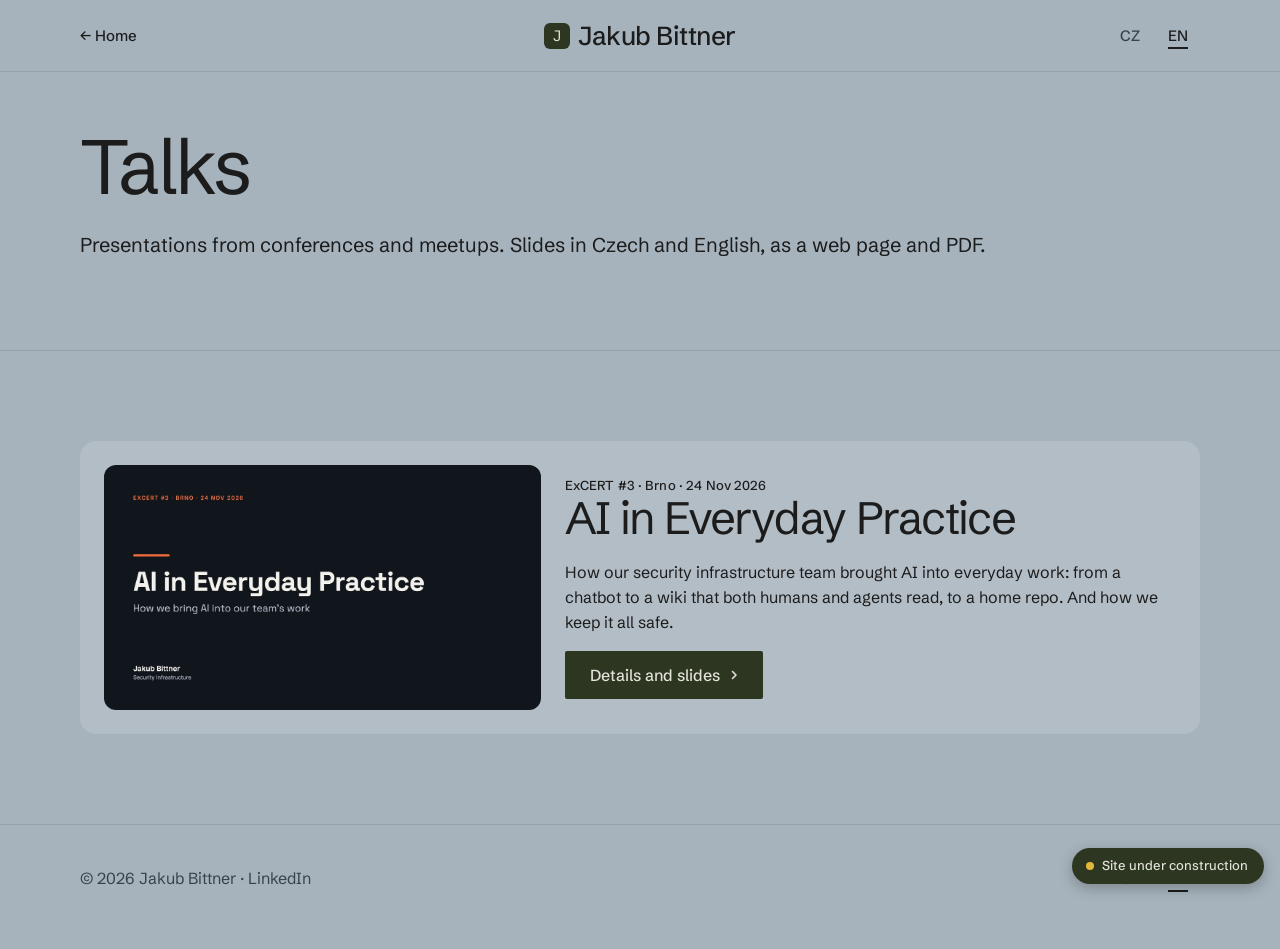
==== commit 1e4635e3: "Add bilingual 'site under construction' note to main pages Co-Authored-By: Claude Sonnet 5.5 <norepl" ====
--- a/talks/index.html
+++ b/talks/index.html
@@ -65,6 +65,7 @@
   .talk-card h2 { margin: 0; font-size: var(--t-h2, 32px); }
   @media (max-width: 767px) { .talk-card { grid-template-columns: 1fr; } }
 </style>
+<link rel="stylesheet" href="../assets/construction.css">
 </head>
 <body>
 
@@ -140,5 +141,6 @@
 </script>
 <!-- Cloudflare Web Analytics (cookieless) -->
 <script defer src="https://static.cloudflareinsights.com/beacon.min.js" data-cf-beacon='{"token": "575ea0f885684153b98e15616776df1f"}'></script>
+<div class="uc-note" role="note"><span lang="cs">Web je ve výstavbě</span><span lang="en">Site under construction</span></div>
 </body>
 </html>
--- a/assets/construction.css
+++ b/assets/construction.css
@@ -0,0 +1,13 @@
+/* "Under construction" note: a small pill fixed to the bottom-right corner.
+   Remove the <div class="uc-note"> from the pages (and this file) once the site is finished. */
+.uc-note {
+  position: fixed; right: 16px; bottom: 16px; z-index: 100;
+  display: flex; align-items: center; gap: 8px;
+  padding: 10px 16px 10px 14px; border-radius: 999px;
+  background: #2c3620; color: #e3e2da;
+  font: 500 13px/1.2 var(--font-text, system-ui, sans-serif);
+  box-shadow: 0 4px 14px rgba(0, 0, 0, .25);
+  pointer-events: none;
+}
+.uc-note::before { content: ""; width: 8px; height: 8px; border-radius: 50%; background: #e0b83a; flex: none; }
+@media print { .uc-note { display: none; } }
